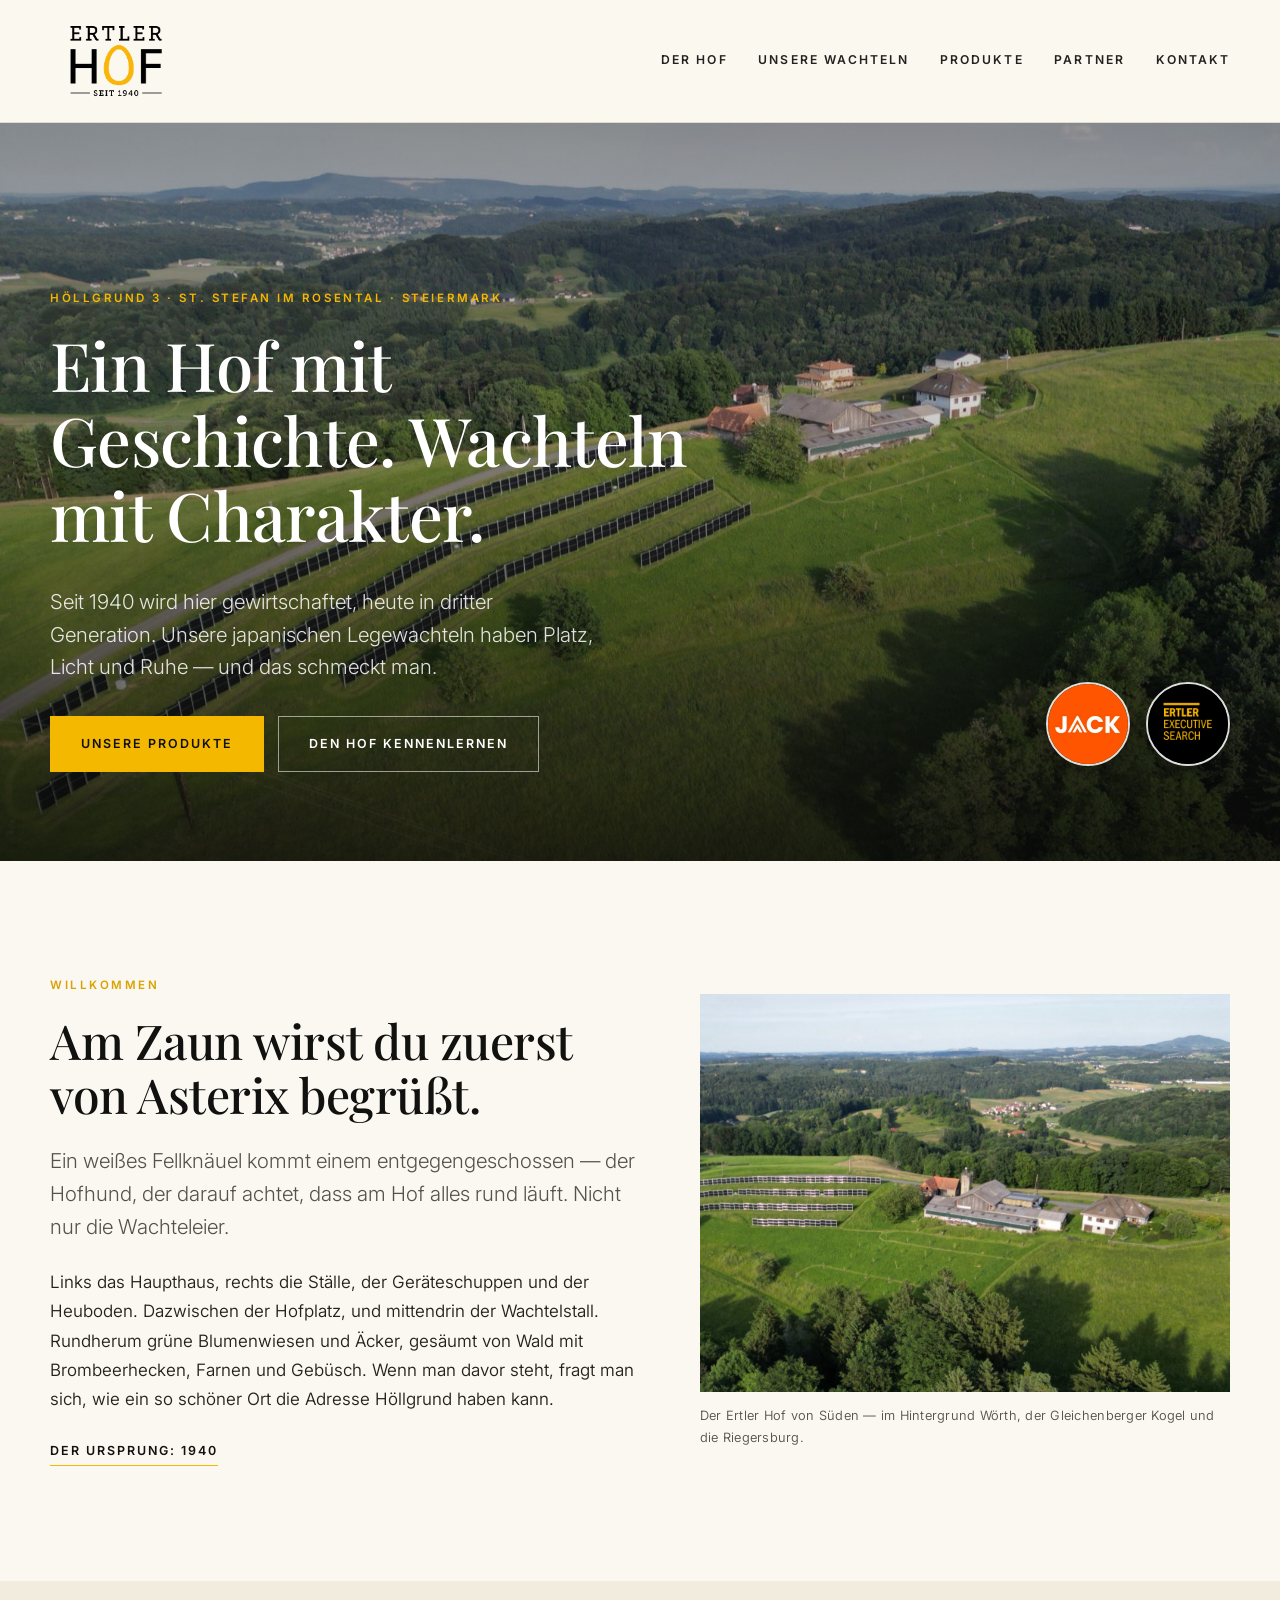
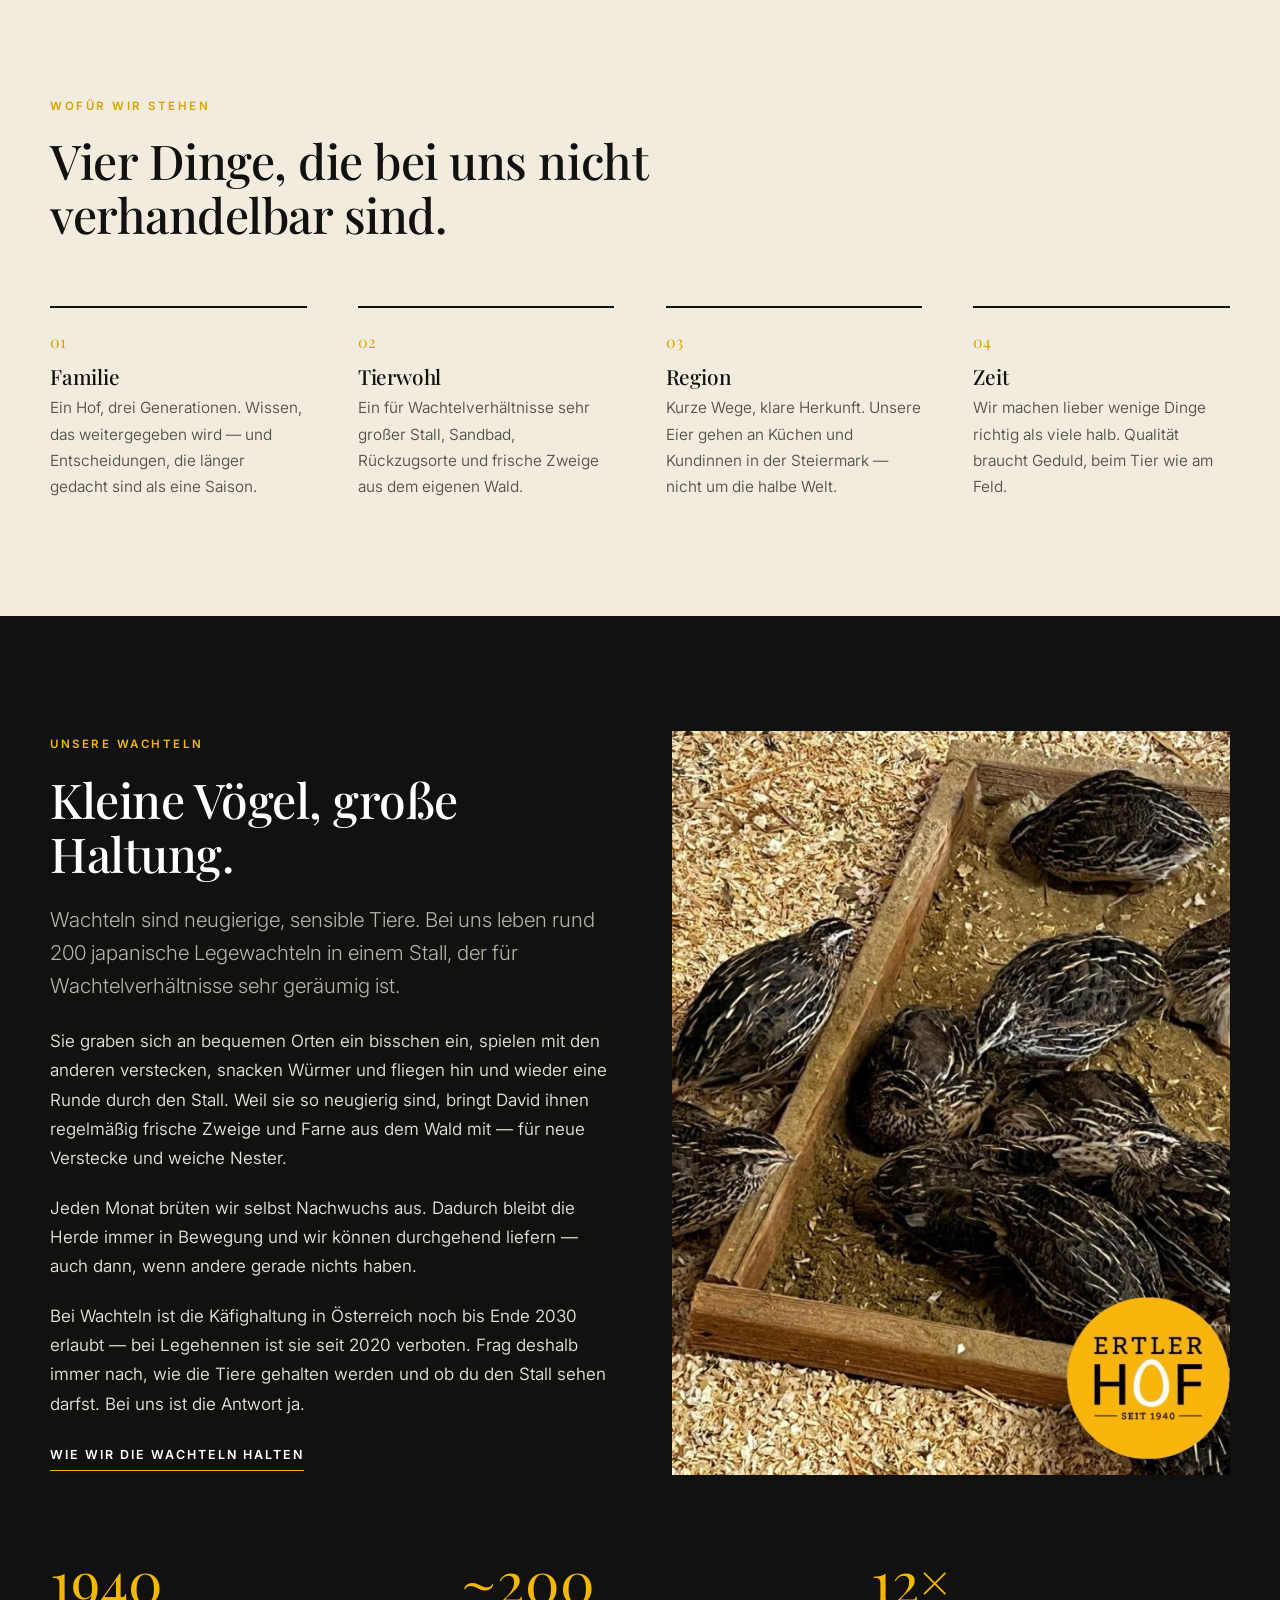
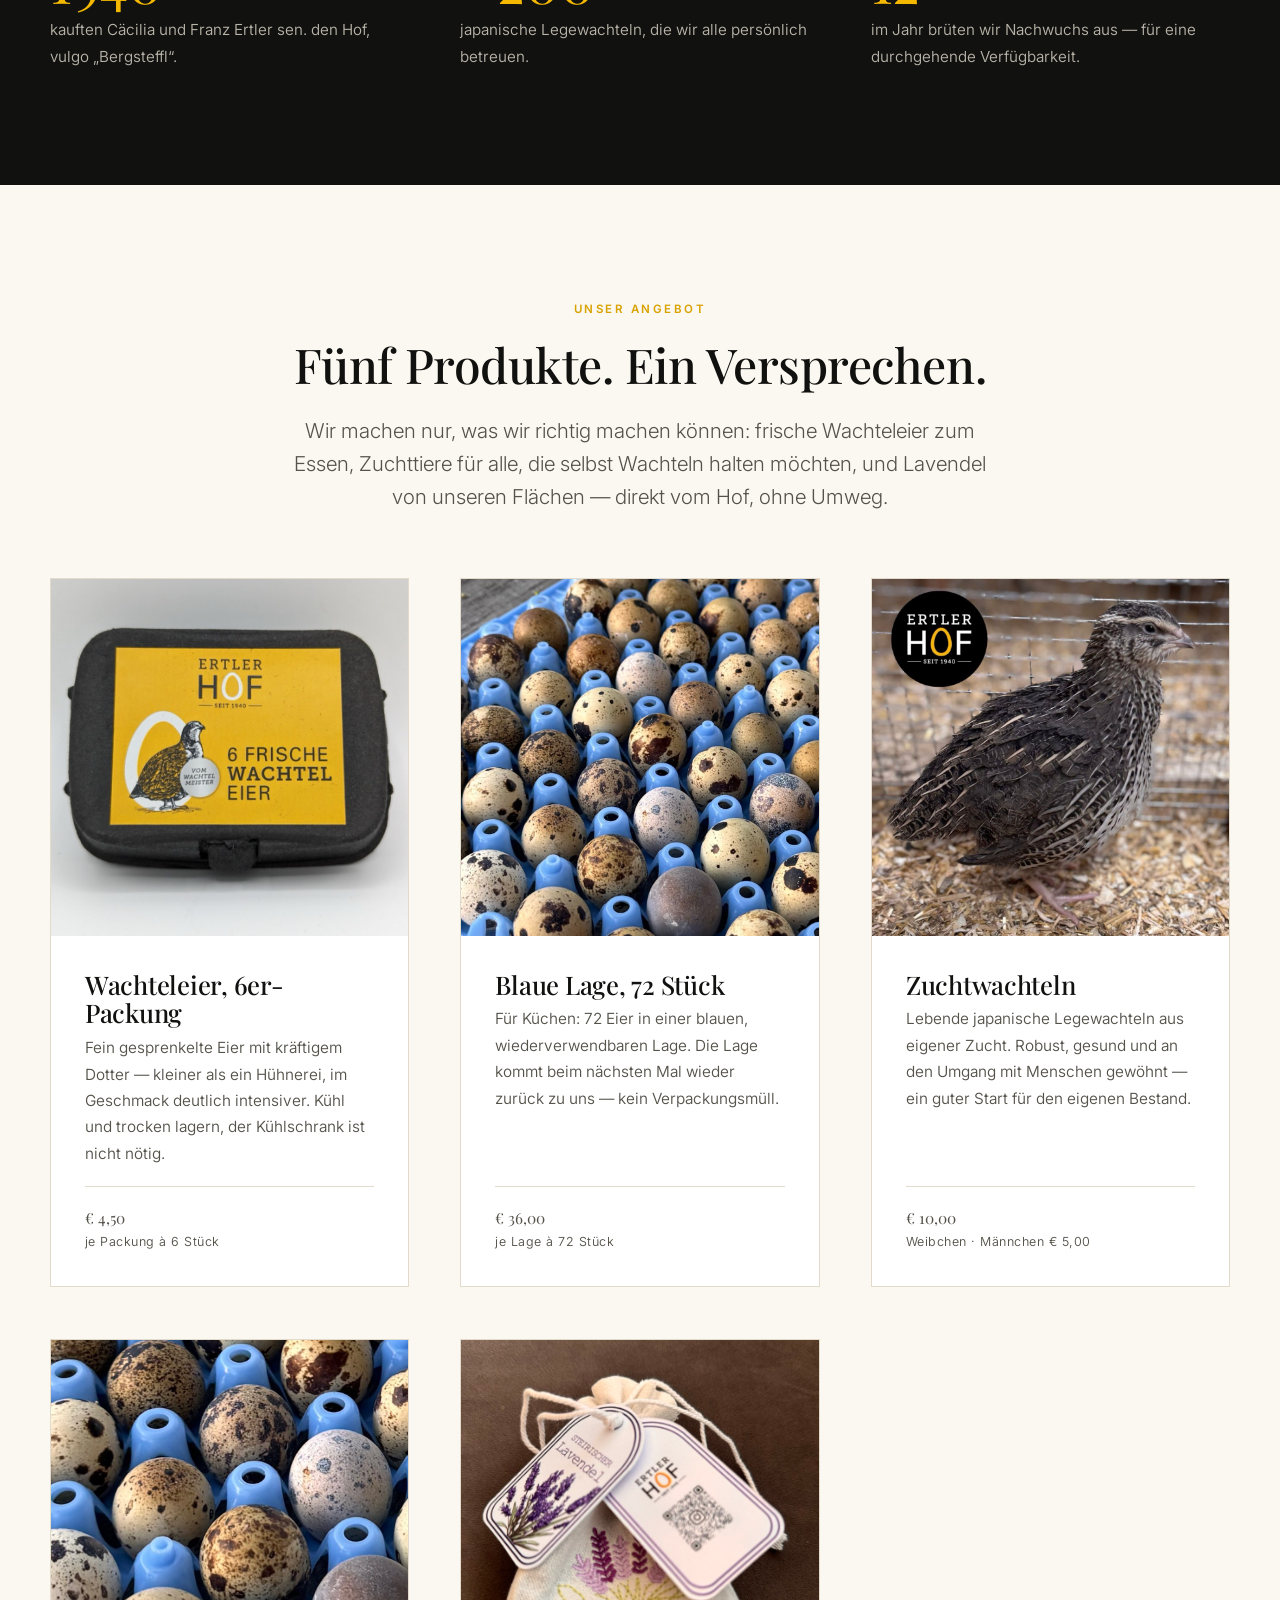
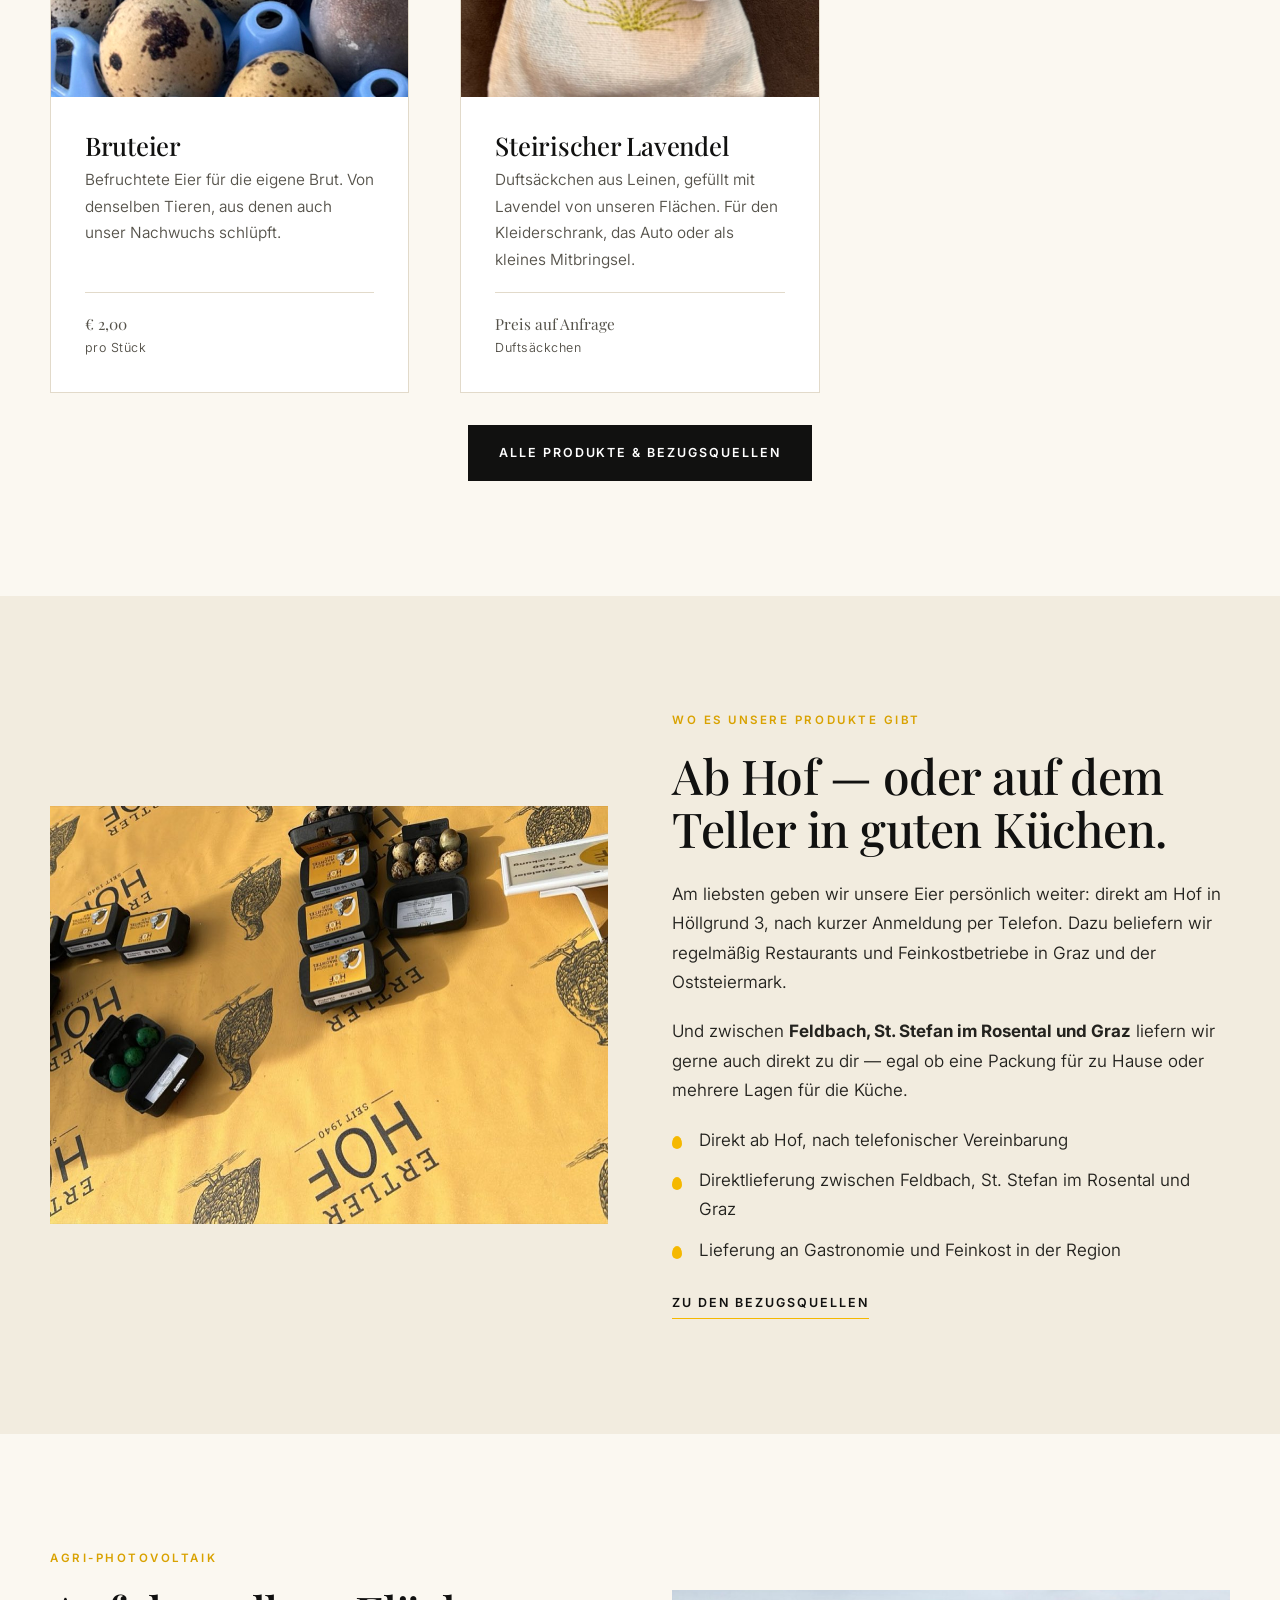
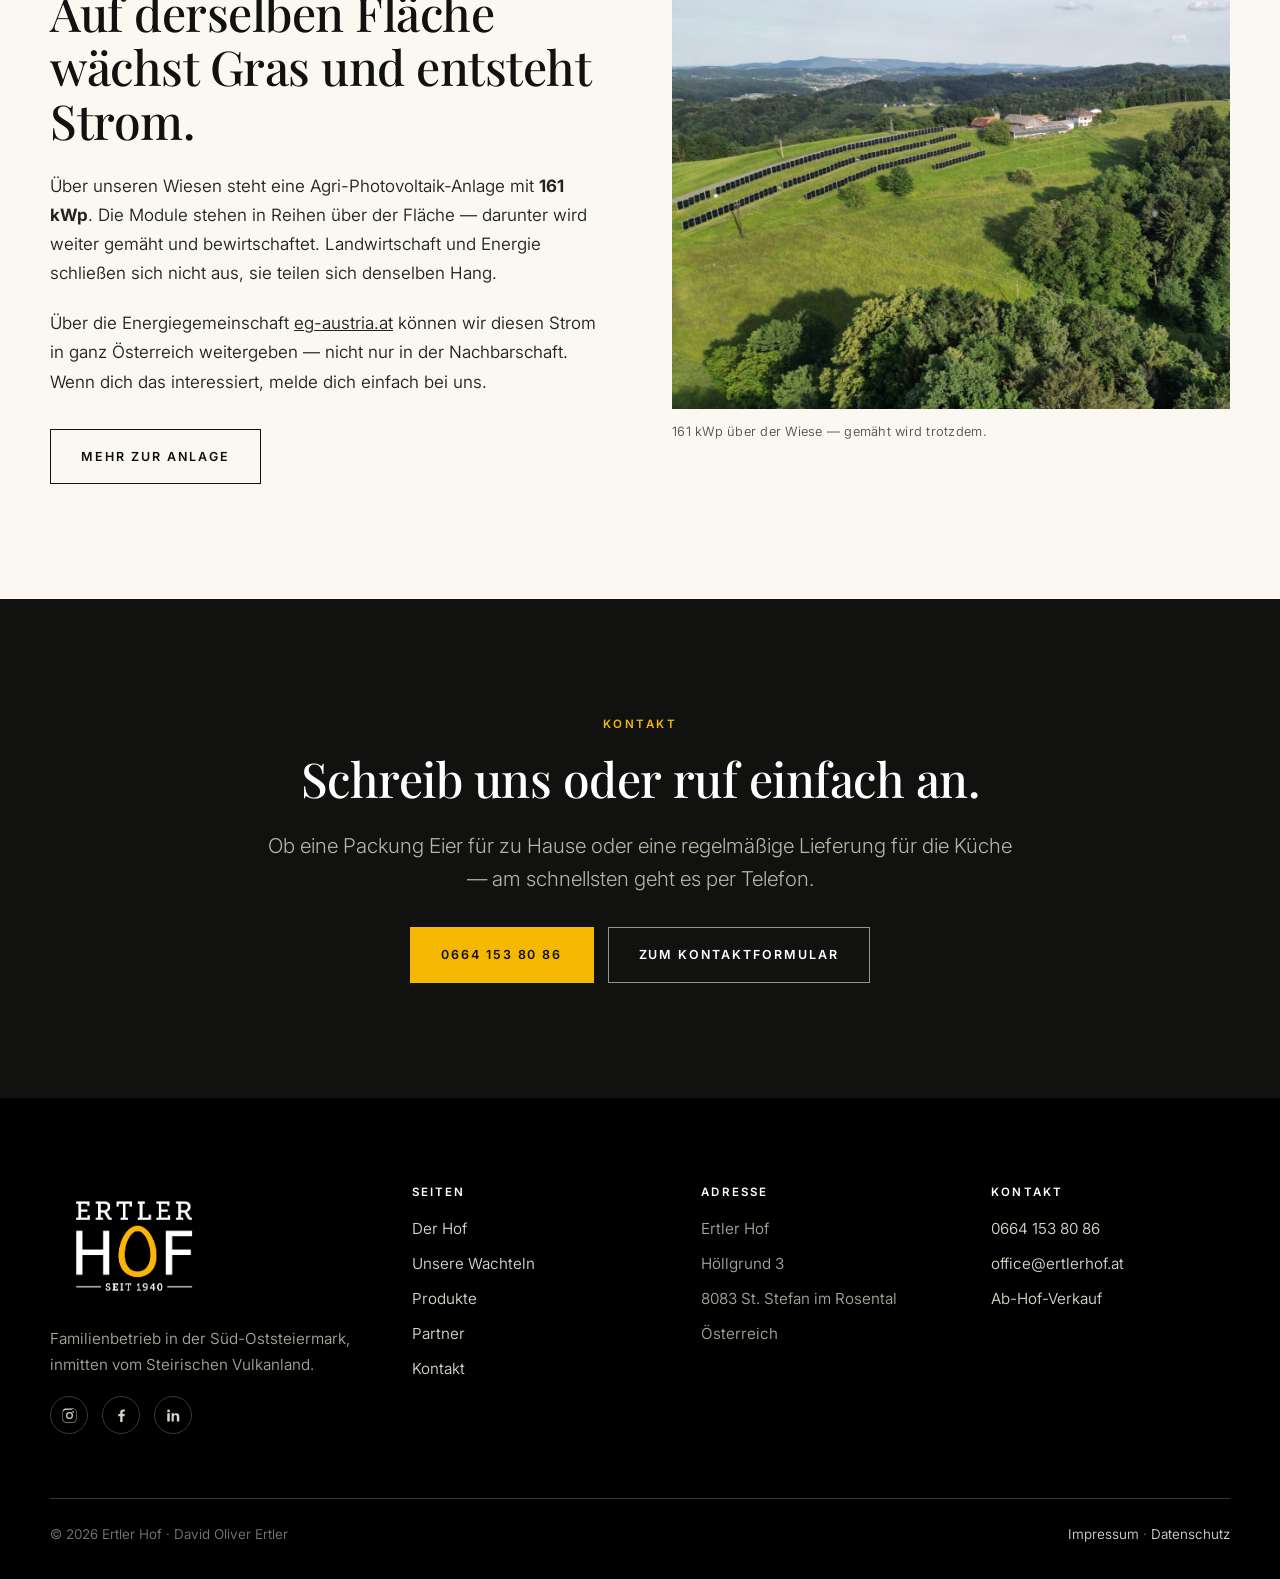
==== index.html @ 80f074fc "SEO-Grundlagen und Ladezeit - sitemap.xml, robots.txt, 404-Seite - Canonical-Links, Open Graph und T" ====
<!DOCTYPE html>
<html lang="de">
<head>
<meta charset="utf-8">
<meta name="viewport" content="width=device-width, initial-scale=1">
<title>Ertler Hof — Wachteleier, Zuchtwachteln und Bruteier aus der Steiermark</title>
<meta name="description" content="Familienbetrieb seit 1940 in St. Stefan im Rosental: frische Wachteleier, Zuchtwachteln, Bruteier und steirischer Lavendel — direkt vom Hof.">
<link rel="preconnect" href="https://fonts.googleapis.com">
<link rel="preconnect" href="https://fonts.gstatic.com" crossorigin>
<link href="https://fonts.googleapis.com/css2?family=Playfair+Display:wght@400;500;600&family=Inter:wght@300;350;400;500;600&display=swap" rel="stylesheet">
<link rel="canonical" href="https://ertlerhof.at/">
<meta property="og:type" content="website">
<meta property="og:site_name" content="Ertler Hof">
<meta property="og:locale" content="de_AT">
<meta property="og:url" content="https://ertlerhof.at/">
<meta property="og:title" content="Ertler Hof — Wachteleier, Zuchtwachteln und Bruteier aus der Steiermark">
<meta property="og:description" content="Familienbetrieb seit 1940 in St. Stefan im Rosental: frische Wachteleier, Zuchtwachteln, Bruteier und steirischer Lavendel — direkt vom Hof.">
<meta property="og:image" content="https://ertlerhof.at/assets/img/hero-hof.jpg">
<meta name="twitter:card" content="summary_large_image">
<script type="application/ld+json">
{
  "@context": "https://schema.org",
  "@type": "Farm",
  "name": "Ertler Hof",
  "alternateName": "Bergsteffl",
  "description": "Familienbetrieb seit 1940 in der S\u00fcd-Oststeiermark. Japanische Legewachteln, frische Wachteleier, Zuchtwachteln, Bruteier und steirischer Lavendel \u2014 direkt vom Hof.",
  "url": "https://ertlerhof.at/",
  "logo": "https://ertlerhof.at/assets/img/logo-ertlerhof.png",
  "image": "https://ertlerhof.at/assets/img/hero-hof.jpg",
  "foundingDate": "1940",
  "telephone": "+43 664 1538086",
  "email": "office@ertlerhof.at",
  "address": {
    "@type": "PostalAddress",
    "streetAddress": "H\u00f6llgrund 3",
    "postalCode": "8083",
    "addressLocality": "St. Stefan im Rosental",
    "addressRegion": "Steiermark",
    "addressCountry": "AT"
  },
  "areaServed": ["Graz", "Feldbach", "St. Stefan im Rosental", "S\u00fcdoststeiermark"],
  "sameAs": [
    "https://www.instagram.com/ertlerhof/",
    "https://www.facebook.com/p/Ertler-Hof-100095494749086/",
    "https://www.linkedin.com/company/ertler-hof/"
  ],
  "makesOffer": [
    {"@type":"Offer","itemOffered":{"@type":"Product","name":"Frische Wachteleier, 6er-Packung"},"price":"4.50","priceCurrency":"EUR"},
    {"@type":"Offer","itemOffered":{"@type":"Product","name":"Wachteleier, blaue Lage mit 72 St\u00fcck"},"price":"36.00","priceCurrency":"EUR"},
    {"@type":"Offer","itemOffered":{"@type":"Product","name":"Zuchtwachtel, Weibchen"},"price":"10.00","priceCurrency":"EUR"},
    {"@type":"Offer","itemOffered":{"@type":"Product","name":"Zuchtwachtel, M\u00e4nnchen"},"price":"5.00","priceCurrency":"EUR"},
    {"@type":"Offer","itemOffered":{"@type":"Product","name":"Brutei"},"price":"2.00","priceCurrency":"EUR"}
  ]
}
</script>
<link rel="stylesheet" href="assets/css/style.css">
<link rel="icon" href="assets/img/logo-rund-gelb.png">
</head>
<body>

<header class="site-header">
  <div class="wrap header-inner">
    <a class="logo" href="index.html" aria-label="Ertler Hof — Startseite">
      <img src="assets/img/logo-ertlerhof.png" alt="Ertler Hof, seit 1940">
    </a>
    <button class="nav-toggle" aria-expanded="false" aria-label="Menü öffnen">
      <span></span><span></span><span></span>
    </button>
    <nav class="nav">
      <a href="hof.html">Der Hof</a>
      <a href="wachteln.html">Unsere Wachteln</a>
      <a href="produkte.html">Produkte</a>
      <a href="produkte.html#partner">Partner</a>
      <a href="kontakt.html">Kontakt</a>
    </nav>
  </div>
</header>

<main>

  <!-- HERO -->
  <section class="hero">
    <div class="hero-bg">
      <img src="assets/img/hero-hof.jpg" alt="Luftaufnahme des Ertler Hofs mit Wiesen, Wald und Photovoltaikreihen">
    </div>
    <div class="wrap">
      <span class="eyebrow">Höllgrund 3 · St. Stefan im Rosental · Steiermark</span>
      <h1>Ein Hof mit Geschichte. Wachteln mit Charakter.</h1>
      <p class="lead">Seit 1940 wird hier gewirtschaftet, heute in dritter Generation. Unsere
        japanischen Legewachteln haben Platz, Licht und Ruhe — und das schmeckt man.</p>
      <div class="btn-row">
        <a class="btn btn-yellow" href="produkte.html">Unsere Produkte</a>
        <a class="btn btn-ghost" href="hof.html">Den Hof kennenlernen</a>
      </div>

      <div class="hero-badges">
        <a href="https://www.jack-works.at" target="_blank" rel="noopener"
           aria-label="JACK — ferngesteuerte Mähraupen, jack-works.at" title="JACK — jack-works.at">
          <img src="assets/img/badge-jack.png" alt="JACK" loading="lazy" decoding="async">
        </a>
        <a href="https://www.ertlerexecutivesearch.com" target="_blank" rel="noopener"
           aria-label="Ertler Executive Search, ertlerexecutivesearch.com" title="Ertler Executive Search">
          <img src="assets/img/badge-ees.png" alt="Ertler Executive Search" loading="lazy" decoding="async">
        </a>
      </div>
    </div>
  </section>

  <!-- INTRO -->
  <section>
    <div class="wrap split wide-text">
      <div>
        <span class="eyebrow">Willkommen</span>
        <h2>Am Zaun wirst du zuerst von Asterix begrüßt.</h2>
        <p class="lead">Ein weißes Fellknäuel kommt einem entgegengeschossen — der Hofhund, der
          darauf achtet, dass am Hof alles rund läuft. Nicht nur die Wachteleier.</p>
        <p>Links das Haupthaus, rechts die Ställe, der Geräteschuppen und der Heuboden. Dazwischen
          der Hofplatz, und mittendrin der Wachtelstall. Rundherum grüne Blumenwiesen und Äcker,
          gesäumt von Wald mit Brombeerhecken, Farnen und Gebüsch. Wenn man davor steht, fragt man
          sich, wie ein so schöner Ort die Adresse Höllgrund haben kann.</p>
        <p><a class="link-more" href="hof.html#ursprung">Der Ursprung: 1940</a></p>
      </div>
      <div class="split-img">
        <figure class="figure">
          <img src="assets/img/hof-luftbild.jpg" alt="Luftaufnahme des Ertler Hofs von Süden, im Hintergrund die Ortschaft Wörth, der Gleichenberger Kogel und die Riegersburg" loading="lazy" decoding="async">
          <figcaption>Der Ertler Hof von Süden — im Hintergrund Wörth, der Gleichenberger Kogel
            und die Riegersburg.</figcaption>
        </figure>
      </div>
    </div>
  </section>

  <!-- WERTE -->
  <section class="bg-sand">
    <div class="wrap">
      <div class="section-head">
        <span class="eyebrow">Wofür wir stehen</span>
        <h2>Vier Dinge, die bei uns nicht verhandelbar sind.</h2>
      </div>
      <div class="grid g-4">
        <div class="value">
          <span class="num">01</span>
          <h3>Familie</h3>
          <p>Ein Hof, drei Generationen. Wissen, das weitergegeben wird — und Entscheidungen,
            die länger gedacht sind als eine Saison.</p>
        </div>
        <div class="value">
          <span class="num">02</span>
          <h3>Tierwohl</h3>
          <p>Ein für Wachtelverhältnisse sehr großer Stall, Sandbad, Rückzugsorte und frische
            Zweige aus dem eigenen Wald.</p>
        </div>
        <div class="value">
          <span class="num">03</span>
          <h3>Region</h3>
          <p>Kurze Wege, klare Herkunft. Unsere Eier gehen an Küchen und Kundinnen in der
            Steiermark — nicht um die halbe Welt.</p>
        </div>
        <div class="value">
          <span class="num">04</span>
          <h3>Zeit</h3>
          <p>Wir machen lieber wenige Dinge richtig als viele halb. Qualität braucht Geduld,
            beim Tier wie am Feld.</p>
        </div>
      </div>
    </div>
  </section>

  <!-- WACHTELN (dunkel) -->
  <section class="bg-dark on-dark">
    <div class="wrap">
      <div class="split reverse" style="align-items:center">
        <div>
          <span class="eyebrow">Unsere Wachteln</span>
          <h2>Kleine Vögel, große Haltung.</h2>
          <p class="lead">Wachteln sind neugierige, sensible Tiere. Bei uns leben rund 200 japanische
            Legewachteln in einem Stall, der für Wachtelverhältnisse sehr geräumig ist.</p>
          <p>Sie graben sich an bequemen Orten ein bisschen ein, spielen mit den anderen verstecken,
            snacken Würmer und fliegen hin und wieder eine Runde durch den Stall. Weil sie so neugierig
            sind, bringt David ihnen regelmäßig frische Zweige und Farne aus dem Wald mit — für neue
            Verstecke und weiche Nester.</p>
          <p>Jeden Monat brüten wir selbst Nachwuchs aus. Dadurch bleibt die Herde immer in Bewegung
            und wir können durchgehend liefern — auch dann, wenn andere gerade nichts haben.</p>
          <p>Bei Wachteln ist die Käfighaltung in Österreich noch bis Ende 2030 erlaubt — bei
            Legehennen ist sie seit 2020 verboten. Frag deshalb immer nach, wie die Tiere gehalten
            werden und ob du den Stall sehen darfst. Bei uns ist die Antwort ja.</p>
          <p><a class="link-more" href="wachteln.html#haltung">Wie wir die Wachteln halten</a></p>
        </div>
        <div class="split-img">
          <figure class="figure portrait">
            <img src="assets/img/sandbad.jpg" alt="Wachteln beim Sandbad im Stall des Ertler Hofs" loading="lazy" decoding="async">
          </figure>
        </div>
      </div>

      <div class="facts" style="margin-top:clamp(48px,6vw,84px)">
        <div class="fact"><span class="big">1940</span><p>kauften Cäcilia und Franz Ertler sen. den Hof, vulgo „Bergsteffl“.</p></div>
        <div class="fact"><span class="big">~200</span><p>japanische Legewachteln, die wir alle persönlich betreuen.</p></div>
        <div class="fact"><span class="big">12×</span><p>im Jahr brüten wir Nachwuchs aus — für eine durchgehende Verfügbarkeit.</p></div>
      </div>
    </div>
  </section>

  <!-- PRODUKTE -->
  <section>
    <div class="wrap">
      <div class="section-head center">
        <span class="eyebrow">Unser Angebot</span>
        <h2>Fünf Produkte. Ein Versprechen.</h2>
        <p class="lead">Wir machen nur, was wir richtig machen können: frische Wachteleier zum Essen,
          Zuchttiere für alle, die selbst Wachteln halten möchten, und Lavendel von unseren
          Flächen — direkt vom Hof, ohne Umweg.</p>
      </div>

      <div class="grid g-3">
        <article class="product">
          <img src="assets/img/eier-packung.jpg" alt="Packung mit sechs frischen Wachteleiern vom Ertler Hof" loading="lazy" decoding="async">
          <div class="product-body">
            <h3>Wachteleier, 6er-Packung</h3>
            <p>Fein gesprenkelte Eier mit kräftigem Dotter — kleiner als ein Hühnerei, im Geschmack
              deutlich intensiver. Kühl und trocken lagern, der Kühlschrank ist nicht nötig.</p>
            <p class="price">€ 4,50 <small>je Packung à 6 Stück</small></p>
          </div>
        </article>
        <article class="product">
          <img src="assets/img/blaue-lage.jpg" alt="Wachteleier in der blauen wiederverwendbaren Lage" loading="lazy" decoding="async">
          <div class="product-body">
            <h3>Blaue Lage, 72 Stück</h3>
            <p>Für Küchen: 72 Eier in einer blauen, wiederverwendbaren Lage. Die Lage kommt beim
              nächsten Mal wieder zurück zu uns — kein Verpackungsmüll.</p>
            <p class="price">€ 36,00 <small>je Lage à 72 Stück</small></p>
          </div>
        </article>
        <article class="product">
          <img src="assets/img/wachtel.jpg" alt="Lebende japanische Legewachtel vom Ertler Hof" loading="lazy" decoding="async">
          <div class="product-body">
            <h3>Zuchtwachteln</h3>
            <p>Lebende japanische Legewachteln aus eigener Zucht. Robust, gesund und an den Umgang
              mit Menschen gewöhnt — ein guter Start für den eigenen Bestand.</p>
            <p class="price">€ 10,00 <small>Weibchen · Männchen € 5,00</small></p>
          </div>
        </article>
        <article class="product">
          <img src="assets/img/bruteier.jpg" alt="Frische Wachteleier in der blauen Lage — Bruteier vom Ertler Hof" loading="lazy" decoding="async">
          <div class="product-body">
            <h3>Bruteier</h3>
            <p>Befruchtete Eier für die eigene Brut. Von denselben Tieren, aus denen auch unser
              Nachwuchs schlüpft.</p>
            <p class="price">€ 2,00 <small>pro Stück</small></p>
          </div>
        </article>
        <article class="product">
          <img src="assets/img/lavendel.jpg" alt="Duftsäckchen mit steirischem Lavendel vom Ertler Hof" loading="lazy" decoding="async">
          <div class="product-body">
            <h3>Steirischer Lavendel</h3>
            <p>Duftsäckchen aus Leinen, gefüllt mit Lavendel von unseren Flächen. Für den
              Kleiderschrank, das Auto oder als kleines Mitbringsel.</p>
            <p class="price">Preis auf Anfrage <small>Duftsäckchen</small></p>
          </div>
        </article>
      </div>

      <div class="btn-row" style="justify-content:center">
        <a class="btn" href="produkte.html">Alle Produkte &amp; Bezugsquellen</a>
      </div>
    </div>
  </section>

  <!-- BEZUGSQUELLEN -->
  <section class="bg-sand">
    <div class="wrap split">
      <div class="split-img">
        <figure class="figure">
          <img src="assets/img/markt.jpg" alt="Wachteleier in Packungen auf einem Markttisch mit Ertler-Hof-Tuch" loading="lazy" decoding="async">
        </figure>
      </div>
      <div>
        <span class="eyebrow">Wo es unsere Produkte gibt</span>
        <h2>Ab Hof — oder auf dem Teller in guten Küchen.</h2>
        <p>Am liebsten geben wir unsere Eier persönlich weiter: direkt am Hof in Höllgrund 3, nach
          kurzer Anmeldung per Telefon. Dazu beliefern wir regelmäßig Restaurants und Feinkostbetriebe
          in Graz und der Oststeiermark.</p>
        <p>Und zwischen <strong>Feldbach, St. Stefan im Rosental und Graz</strong> liefern wir gerne
          auch direkt zu dir — egal ob eine Packung für zu Hause oder mehrere Lagen für die Küche.</p>
        <ul class="egg-list">
          <li>Direkt ab Hof, nach telefonischer Vereinbarung</li>
          <li>Direktlieferung zwischen Feldbach, St. Stefan im Rosental und Graz</li>
          <li>Lieferung an Gastronomie und Feinkost in der Region</li>
        </ul>
        <p style="margin-top:1.4rem"><a class="link-more" href="produkte.html#bezug">Zu den Bezugsquellen</a></p>
      </div>
    </div>
  </section>

  <!-- ZUKUNFT -->
  <section>
    <div class="wrap split reverse">
      <div>
        <span class="eyebrow">Agri-Photovoltaik</span>
        <h2>Auf derselben Fläche wächst Gras und entsteht Strom.</h2>
        <p>Über unseren Wiesen steht eine Agri-Photovoltaik-Anlage mit <strong>161 kWp</strong>. Die
          Module stehen in Reihen über der Fläche — darunter wird weiter gemäht und bewirtschaftet.
          Landwirtschaft und Energie schließen sich nicht aus, sie teilen sich denselben Hang.</p>
        <p>Über die Energiegemeinschaft <a href="https://www.eg-austria.at" target="_blank" rel="noopener">eg-austria.at</a>
          können wir diesen Strom in ganz Österreich weitergeben — nicht nur in der Nachbarschaft.
          Wenn dich das interessiert, melde dich einfach bei uns.</p>
        <div class="btn-row">
          <a class="btn btn-ghost" href="hof.html#agripv">Mehr zur Anlage</a>
        </div>
      </div>
      <div class="split-img">
        <figure class="figure">
          <img src="assets/img/agripv.jpg" alt="Agri-Photovoltaik-Anlage am Hang des Ertler Hofs, darunter gemähte Wiese" loading="lazy" decoding="async">
          <figcaption>161 kWp über der Wiese — gemäht wird trotzdem.</figcaption>
        </figure>
      </div>
    </div>
  </section>

  <!-- KONTAKT-CTA -->
  <section class="bg-dark on-dark">
    <div class="wrap-narrow" style="text-align:center">
      <span class="eyebrow">Kontakt</span>
      <h2>Schreib uns oder ruf einfach an.</h2>
      <p class="lead">Ob eine Packung Eier für zu Hause oder eine regelmäßige Lieferung für die
        Küche — am schnellsten geht es per Telefon.</p>
      <div class="btn-row" style="justify-content:center">
        <a class="btn btn-yellow" href="tel:+436641538086">0664 153 80 86</a>
        <a class="btn btn-ghost" href="kontakt.html">Zum Kontaktformular</a>
      </div>
    </div>
  </section>

</main>

<footer class="site-footer">
  <div class="wrap">
    <div class="footer-grid">
      <div>
        <div class="footer-logo"><img src="assets/img/logo-ertlerhof-invers.png" alt="Ertler Hof, seit 1940"></div>
        <p style="font-size:.95rem">Familienbetrieb in der Süd-Oststeiermark,<br>inmitten vom
          Steirischen Vulkanland.</p>
        <div class="social">
          <a href="https://www.instagram.com/ertlerhof/" target="_blank" rel="noopener" aria-label="Ertler Hof auf Instagram"><svg viewBox="0 0 24 24"><path d="M12 2.2c3.2 0 3.6 0 4.9.07 1.2.05 1.8.25 2.2.42.6.22 1 .48 1.4.9.4.4.7.8.9 1.4.2.4.4 1 .4 2.2.1 1.3.1 1.7.1 4.9s0 3.6-.1 4.9c0 1.2-.2 1.8-.4 2.2-.2.6-.5 1-.9 1.4-.4.4-.8.7-1.4.9-.4.2-1 .4-2.2.4-1.3.1-1.7.1-4.9.1s-3.6 0-4.9-.1c-1.2 0-1.8-.2-2.2-.4-.6-.2-1-.5-1.4-.9-.4-.4-.7-.8-.9-1.4-.2-.4-.4-1-.4-2.2C2.2 15.6 2.2 15.2 2.2 12s0-3.6.1-4.9c0-1.2.2-1.8.4-2.2.2-.6.5-1 .9-1.4.4-.4.8-.7 1.4-.9.4-.2 1-.4 2.2-.4C8.4 2.2 8.8 2.2 12 2.2Zm0 1.8c-3.1 0-3.5 0-4.7.07-1.1.05-1.7.24-2.1.4-.5.2-.9.43-1.2.77-.3.3-.6.7-.8 1.2-.2.4-.3 1-.4 2.1C2.8 8.5 2.8 8.9 2.8 12s0 3.5.07 4.7c.05 1.1.24 1.7.4 2.1.2.5.43.9.77 1.2.3.3.7.6 1.2.8.4.2 1 .3 2.1.4 1.2.06 1.6.07 4.7.07s3.5 0 4.7-.07c1.1-.05 1.7-.24 2.1-.4.5-.2.9-.43 1.2-.77.3-.3.6-.7.8-1.2.2-.4.3-1 .4-2.1.06-1.2.07-1.6.07-4.7s0-3.5-.07-4.7c-.05-1.1-.24-1.7-.4-2.1-.2-.5-.43-.9-.77-1.2-.3-.3-.7-.6-1.2-.8-.4-.2-1-.3-2.1-.4C15.5 4 15.1 4 12 4Zm0 3.1a4.9 4.9 0 1 1 0 9.8 4.9 4.9 0 0 1 0-9.8Zm0 8a3.1 3.1 0 1 0 0-6.2 3.1 3.1 0 0 0 0 6.2Zm6.2-8.2a1.15 1.15 0 1 1-2.3 0 1.15 1.15 0 0 1 2.3 0Z"/></svg></a>
          <a href="https://www.facebook.com/p/Ertler-Hof-100095494749086/" target="_blank" rel="noopener" aria-label="Ertler Hof auf Facebook"><svg viewBox="0 0 24 24"><path d="M13.5 21v-8h2.7l.4-3.1h-3.1V7.9c0-.9.25-1.5 1.55-1.5H16.7V3.6c-.3 0-1.3-.13-2.45-.13-2.43 0-4.1 1.48-4.1 4.2v2.34H7.4V13h2.75v8h3.35Z"/></svg></a>
          <a href="https://www.linkedin.com/company/ertler-hof/" target="_blank" rel="noopener" aria-label="Ertler Hof auf LinkedIn"><svg viewBox="0 0 24 24"><path d="M6.94 5.5a1.94 1.94 0 1 1-3.88 0 1.94 1.94 0 0 1 3.88 0ZM3.2 20.5h3.5V8.9H3.2v11.6Zm6.1-11.6h3.36v1.6h.05c.47-.85 1.6-1.75 3.3-1.75 3.53 0 4.19 2.2 4.19 5.07v6.68h-3.5v-5.92c0-1.41-.03-3.23-2.02-3.23-2.02 0-2.33 1.54-2.33 3.13v6.02H9.3V8.9Z"/></svg></a>
        </div>
      </div>
      <div>
        <h4>Seiten</h4>
        <ul>
          <li><a href="hof.html">Der Hof</a></li>
          <li><a href="wachteln.html">Unsere Wachteln</a></li>
          <li><a href="produkte.html">Produkte</a></li>
          <li><a href="produkte.html#partner">Partner</a></li>
          <li><a href="kontakt.html">Kontakt</a></li>
        </ul>
      </div>
      <div>
        <h4>Adresse</h4>
        <ul>
          <li>Ertler Hof</li>
          <li>Höllgrund 3</li>
          <li>8083 St. Stefan im Rosental</li>
          <li>Österreich</li>
        </ul>
      </div>
      <div>
        <h4>Kontakt</h4>
        <ul>
          <li><a href="tel:+436641538086">0664 153 80 86</a></li>
          <li><a href="mailto:office@ertlerhof.at">office@ertlerhof.at</a></li>
          <li><a href="kontakt.html">Ab-Hof-Verkauf</a></li>
        </ul>
      </div>
    </div>
    <div class="footer-bottom">
      <span>© 2026 Ertler Hof · David Oliver Ertler</span>
      <span><a href="impressum.html">Impressum</a> · <a href="impressum.html#datenschutz">Datenschutz</a></span>
    </div>
  </div>
</footer>

<script src="assets/js/main.js"></script>
</body>
</html>
---- assets/css/style.css ----
/* ============================================================
   ERTLER HOF — Website
   Farben & Logo nach BRAND.md (Originallogo, nicht nachgebaut)
   ============================================================ */

:root {
  --black:      #111110;
  --ink:        #23221E;
  --ink-soft:   #55524A;
  --yellow:     #F5B800;
  --yellow-dk:  #D9A200;
  --cream:      #FBF8F1;
  --sand:       #F2ECDF;
  --line:       #E2DACA;
  --line-dark:  #3A3832;
  --white:      #FFFFFF;

  --serif: "Playfair Display", "Times New Roman", Georgia, serif;
  --sans:  "Inter", -apple-system, BlinkMacSystemFont, "Segoe UI", Helvetica, Arial, sans-serif;

  --wrap: 1180px;
  --gut: clamp(20px, 5vw, 48px);
}

*, *::before, *::after { box-sizing: border-box; }

html { scroll-behavior: smooth; }

body {
  margin: 0;
  background: var(--cream);
  color: var(--ink);
  font-family: var(--sans);
  font-weight: 350;
  font-size: 17px;
  line-height: 1.72;
  -webkit-font-smoothing: antialiased;
}

img { max-width: 100%; display: block; }

a { color: inherit; }

/* ---------- Typografie ---------- */

h1, h2, h3, h4 {
  font-family: var(--serif);
  font-weight: 500;
  line-height: 1.12;
  letter-spacing: -0.01em;
  margin: 0 0 0.5em;
  color: var(--black);
}

h1 { font-size: clamp(2.4rem, 6vw, 4.2rem); }
h2 { font-size: clamp(1.9rem, 4vw, 3rem); }
h3 { font-size: clamp(1.25rem, 2vw, 1.6rem); }
h4 { font-size: 1.1rem; }

p { margin: 0 0 1.2em; }
p:last-child { margin-bottom: 0; }

.lead {
  font-size: clamp(1.08rem, 1.6vw, 1.3rem);
  line-height: 1.6;
  color: var(--ink-soft);
  font-weight: 300;
}

.eyebrow {
  font-size: 0.72rem;
  font-weight: 600;
  letter-spacing: 0.22em;
  text-transform: uppercase;
  color: var(--yellow-dk);
  margin: 0 0 1.1rem;
  display: block;
}

.on-dark .eyebrow, .hero .eyebrow { color: var(--yellow); }

/* Ei als Aufzähl-Zeichen — Anlehnung an das "O" im Logo */
.egg-list { list-style: none; padding: 0; margin: 0; }
.egg-list li {
  position: relative;
  padding-left: 1.7rem;
  margin-bottom: 0.7rem;
}
.egg-list li::before {
  content: "";
  position: absolute;
  left: 0; top: 0.62em;
  width: 10px; height: 13px;
  background: var(--yellow);
  border-radius: 50% 50% 50% 50% / 62% 62% 38% 38%;
}

/* ---------- Layout ---------- */

.wrap { width: min(100% - 2 * var(--gut), var(--wrap)); margin-inline: auto; }
.wrap-narrow { width: min(100% - 2 * var(--gut), 760px); margin-inline: auto; }

section { padding: clamp(56px, 9vw, 116px) 0; }
[id] { scroll-margin-top: 128px; }
@media (max-width: 900px) { [id] { scroll-margin-top: 108px; } }

.bg-sand   { background: var(--sand); }
.bg-white  { background: var(--white); }
.bg-dark   { background: var(--black); color: #E8E4DA; }
.bg-dark h1, .bg-dark h2, .bg-dark h3, .bg-dark h4 { color: var(--white); }
.bg-dark .lead { color: #B9B4A8; }

.grid { display: grid; gap: clamp(28px, 4vw, 60px); }
.g-2 { grid-template-columns: repeat(2, 1fr); }
.g-3 { grid-template-columns: repeat(3, 1fr); }
.g-4 { grid-template-columns: repeat(4, 1fr); }

.split { display: grid; grid-template-columns: 1fr 1fr; gap: clamp(32px, 5vw, 72px); align-items: center; }
.split.wide-text { grid-template-columns: 1.05fr 0.95fr; }

.section-head { max-width: 720px; margin-bottom: clamp(36px, 5vw, 64px); }
.section-head.center { margin-inline: auto; text-align: center; }

/* ---------- Buttons ---------- */

.btn {
  display: inline-block;
  font-family: var(--sans);
  font-size: 0.78rem;
  font-weight: 600;
  letter-spacing: 0.16em;
  text-transform: uppercase;
  text-decoration: none;
  padding: 16px 30px;
  border: 1.5px solid var(--black);
  background: var(--black);
  color: var(--white);
  transition: background .2s ease, color .2s ease, border-color .2s ease;
}
.btn:hover { background: var(--yellow); border-color: var(--yellow); color: var(--black); }

.btn-yellow { background: var(--yellow); border-color: var(--yellow); color: var(--black); }
.btn-yellow:hover { background: var(--black); border-color: var(--black); color: var(--white); }

.btn-ghost { background: transparent; color: var(--black); }
.btn-ghost:hover { background: var(--black); color: var(--white); }

.on-dark .btn-ghost, .hero .btn-ghost { color: var(--white); border-color: rgba(255,255,255,.55); }
.on-dark .btn-ghost:hover, .hero .btn-ghost:hover { background: var(--white); color: var(--black); border-color: var(--white); }

.btn-row { display: flex; flex-wrap: wrap; gap: 14px; margin-top: 2rem; }

.link-more {
  display: inline-flex; align-items: center; gap: .55rem;
  font-size: .78rem; font-weight: 600; letter-spacing: .16em; text-transform: uppercase;
  text-decoration: none; color: var(--black);
  border-bottom: 1.5px solid var(--yellow); padding-bottom: 4px;
  transition: gap .2s ease;
}
.link-more:hover { gap: 1rem; }
.bg-dark .link-more { color: var(--white); }

/* ---------- Header ---------- */

.site-header {
  position: sticky; top: 0; z-index: 50;
  background: rgba(251, 248, 241, .94);
  backdrop-filter: saturate(160%) blur(10px);
  border-bottom: 1px solid var(--line);
}
.header-inner {
  display: flex; align-items: center; justify-content: space-between;
  gap: 24px; padding: 14px 0;
}
.logo img { width: 132px; height: auto; }

.nav { display: flex; align-items: center; gap: clamp(18px, 2.4vw, 34px); }
.nav a {
  text-decoration: none;
  font-size: .76rem; font-weight: 600; letter-spacing: .17em; text-transform: uppercase;
  color: var(--ink);
  padding: 6px 0;
  border-bottom: 2px solid transparent;
  transition: border-color .18s ease, color .18s ease;
}
.nav a:hover { border-color: var(--yellow); }
.nav a.active { border-color: var(--yellow); color: var(--black); }

.nav-toggle {
  display: none;
  background: none; border: 0; cursor: pointer;
  padding: 8px; margin-right: -8px;
}
.nav-toggle span {
  display: block; width: 24px; height: 2px; background: var(--black); margin: 5px 0;
  transition: transform .22s ease, opacity .22s ease;
}
.nav-open .nav-toggle span:nth-child(1) { transform: translateY(7px) rotate(45deg); }
.nav-open .nav-toggle span:nth-child(2) { opacity: 0; }
.nav-open .nav-toggle span:nth-child(3) { transform: translateY(-7px) rotate(-45deg); }

/* ---------- Hero ---------- */

.hero {
  position: relative;
  min-height: clamp(520px, 82vh, 760px);
  display: flex; align-items: flex-end;
  color: var(--white);
  padding: 0 0 clamp(48px, 7vw, 90px);
  overflow: hidden;
}
.hero-bg { position: absolute; inset: 0; }
.hero-bg img { width: 100%; height: 100%; object-fit: cover; }
.hero-bg::after {
  content: ""; position: absolute; inset: 0;
  background: linear-gradient(180deg, rgba(10,10,9,.42) 0%, rgba(10,10,9,.18) 38%, rgba(10,10,9,.82) 100%);
}
.hero .wrap { position: relative; }
.hero h1 { color: var(--white); max-width: 16ch; }
.hero .lead { color: rgba(255,255,255,.86); max-width: 46ch; }
.hero-seal { width: 92px; margin-bottom: 22px; }

/* Runde Marken-Buttons im Hero */
.hero-badges {
  position: absolute; right: 0; bottom: 6px;
  display: flex; gap: 16px; align-items: center;
}
.hero-badges a {
  width: 84px; height: 84px;
  border-radius: 50%; overflow: hidden; display: block;
  border: 2px solid rgba(255,255,255,.85);
  box-shadow: 0 4px 18px rgba(0,0,0,.35);
  transition: transform .2s ease, box-shadow .2s ease, border-color .2s ease;
}
.hero-badges a:hover {
  transform: translateY(-3px) scale(1.04);
  box-shadow: 0 10px 28px rgba(0,0,0,.45);
  border-color: #fff;
}
.hero-badges img { width: 100%; height: 100%; object-fit: cover; }

.hero-compact { min-height: clamp(340px, 46vh, 460px); align-items: center; padding: 60px 0; }
.hero-compact h1 { max-width: 20ch; }

/* ---------- Archivfotos (Sektion „Der Ursprung“) ---------- */

.archive {
  columns: 2;
  column-gap: clamp(20px, 3vw, 36px);
}
.archive figure {
  break-inside: avoid;
  margin: 0 0 clamp(20px, 3vw, 36px);
  background: var(--white);
  border: 1px solid var(--line);
  padding: 12px 12px 0;
  box-shadow: 0 1px 2px rgba(35,34,30,.05);
}
.archive img { width: 100%; height: auto; }
.archive figcaption {
  font-size: .84rem;
  line-height: 1.55;
  color: var(--ink-soft);
  padding: 12px 4px 14px;
}

@media (max-width: 700px) { .archive { columns: 1; } }

/* ---------- Karten / Werte ---------- */

.value {
  border-top: 2px solid var(--black);
  padding-top: 20px;
}
.value .num {
  font-family: var(--serif); font-size: 1rem; color: var(--yellow-dk); display: block; margin-bottom: .6rem;
}
.value h3 { font-size: 1.3rem; margin-bottom: .45rem; }
.value p { font-size: .96rem; color: var(--ink-soft); }
.bg-dark .value { border-top-color: var(--yellow); }
.bg-dark .value p { color: #B9B4A8; }

.figure { margin: 0; }
.figure img { width: 100%; aspect-ratio: 4 / 3; object-fit: cover; }
.figure.portrait img { aspect-ratio: 3 / 4; }
.figure.square img { aspect-ratio: 1 / 1; }
.figure.wide img { aspect-ratio: 16 / 9; }
.figure figcaption {
  font-size: .8rem; color: var(--ink-soft); margin-top: .8rem; letter-spacing: .02em;
}

/* Zahlen-Block */
.facts { display: grid; grid-template-columns: repeat(3, 1fr); gap: clamp(24px, 4vw, 56px); }
.fact .big {
  font-family: var(--serif); font-size: clamp(2.6rem, 5vw, 3.6rem); line-height: 1;
  color: var(--yellow); display: block; margin-bottom: .5rem;
}
.fact p { font-size: .95rem; color: #B9B4A8; margin: 0; }

/* ---------- Produkte ---------- */

.product {
  background: var(--white);
  border: 1px solid var(--line);
  display: flex; flex-direction: column;
}
.product img { aspect-ratio: 1 / 1; object-fit: cover; }
.product-body { padding: clamp(22px, 3vw, 34px); display: flex; flex-direction: column; flex: 1; }
.product h3 { margin-bottom: .5rem; }
.product p { font-size: .96rem; color: var(--ink-soft); }
.price {
  margin-top: auto; padding-top: 18px; border-top: 1px solid var(--line);
  font-family: var(--serif); font-size: 1.35rem; color: var(--black);
}
.price small { display: block; font-family: var(--sans); font-size: .78rem; color: var(--ink-soft); letter-spacing: .04em; }

/* ---------- FAQ ---------- */

.faq { border-top: 1px solid var(--line); }
.faq details { border-bottom: 1px solid var(--line); }
.faq summary {
  cursor: pointer; list-style: none;
  padding: 22px 40px 22px 0; position: relative;
  font-family: var(--serif); font-size: clamp(1.1rem, 2vw, 1.35rem); color: var(--black);
}
.faq summary::-webkit-details-marker { display: none; }
.faq summary::after {
  content: "+"; position: absolute; right: 4px; top: 50%; transform: translateY(-50%);
  font-family: var(--sans); font-size: 1.5rem; font-weight: 300; color: var(--yellow-dk);
}
.faq details[open] summary::after { content: "–"; }
.faq .answer { padding: 0 40px 24px 0; color: var(--ink-soft); font-size: .99rem; }

/* ---------- Partner / Bezugsquellen ---------- */

.partner-list { display: grid; grid-template-columns: repeat(4, 1fr); gap: 1px; background: var(--line); border: 1px solid var(--line); }
.partner-list div,
.partner-list a { background: var(--cream); padding: 22px 24px; display: block; text-decoration: none; color: inherit; transition: background .18s ease, color .18s ease; }
.partner-list a { position: relative; }
.partner-list a:hover { background: var(--black); color: var(--white); }
.partner-list a:hover span { color: rgba(255,255,255,.7); }
.partner-list a strong::after { content: " \2197"; color: var(--yellow-dk); font-weight: 400; }
.partner-list a:hover strong::after { color: var(--yellow); }
.partner-list strong { display: block; font-weight: 600; font-size: 1rem; }
.partner-list span { font-size: .88rem; color: var(--ink-soft); }

/* ---------- Kontakt ---------- */

.contact-card { background: var(--white); border: 1px solid var(--line); padding: clamp(26px, 4vw, 44px); }
.contact-card dt { font-size: .72rem; letter-spacing: .18em; text-transform: uppercase; color: var(--yellow-dk); font-weight: 600; margin-top: 1.6rem; }
.contact-card dt:first-child { margin-top: 0; }
.contact-card dd { margin: .35rem 0 0; font-size: 1.05rem; }
.contact-card a { text-decoration: none; border-bottom: 1px solid var(--yellow); }

.form-field { margin-bottom: 18px; }
.form-field label { display: block; font-size: .72rem; letter-spacing: .16em; text-transform: uppercase; font-weight: 600; margin-bottom: .5rem; color: var(--ink-soft); }
.form-field input, .form-field textarea {
  width: 100%; padding: 14px 16px; font: inherit; font-size: 1rem;
  border: 1px solid var(--line); background: var(--white); color: var(--ink); border-radius: 0;
}
.form-field input:focus, .form-field textarea:focus { outline: 2px solid var(--yellow); outline-offset: -1px; }
.form-note { font-size: .82rem; color: var(--ink-soft); }

/* ---------- Footer ---------- */

.site-footer { background: #000; color: #A8A49A; padding: clamp(52px, 7vw, 88px) 0 32px; }
.site-footer h4 { color: var(--white); font-family: var(--sans); font-size: .72rem; letter-spacing: .18em; text-transform: uppercase; font-weight: 600; margin-bottom: 1.1rem; }
.footer-grid { display: grid; grid-template-columns: 1.3fr 1fr 1fr 1fr; gap: clamp(28px, 4vw, 56px); }
.site-footer a { color: #D8D4CA; text-decoration: none; }
.site-footer a:hover { color: var(--yellow); }
.site-footer ul { list-style: none; padding: 0; margin: 0; }
.site-footer li { margin-bottom: .55rem; font-size: .95rem; }
.footer-logo img { width: 168px; margin-bottom: 20px; }
.footer-bottom {
  margin-top: clamp(38px, 5vw, 64px); padding-top: 24px; border-top: 1px solid var(--line-dark);
  display: flex; flex-wrap: wrap; gap: 8px 26px; justify-content: space-between;
  font-size: .84rem; color: #7C786F;
}
.social { display: flex; gap: 14px; margin-top: 6px; }
.social a {
  width: 38px; height: 38px; border: 1px solid var(--line-dark); border-radius: 50%;
  display: grid; place-items: center; transition: border-color .2s, background .2s;
}
.social a:hover { border-color: var(--yellow); background: var(--yellow); }
.social a:hover svg { fill: var(--black); }
.social svg { width: 17px; height: 17px; fill: #D8D4CA; }

/* Hinweis-Box für den Entwurf */
.draft-note {
  background: #FFF6D8; border: 1px dashed var(--yellow-dk);
  padding: 14px 18px; font-size: .86rem; color: #6B5500;
}

/* ---------- Responsive ---------- */

@media (max-width: 900px) {
  .g-4 { grid-template-columns: repeat(2, 1fr); }
  .g-3, .partner-list { grid-template-columns: repeat(2, 1fr); }
  .split, .split.wide-text { grid-template-columns: 1fr; }
  .split.reverse .split-img { order: -1; }
  .footer-grid { grid-template-columns: 1fr 1fr; }
  .facts { grid-template-columns: 1fr; gap: 28px; }

  .logo img { width: 104px; }
  .header-inner { padding: 10px 0; }
  .hero-badges { position: static; margin-top: 30px; }
  .hero-badges a { width: 68px; height: 68px; }
  .nav-toggle { display: block; }
  .nav {
    position: absolute; left: 0; right: 0; top: 100%;
    flex-direction: column; align-items: flex-start; gap: 0;
    background: var(--cream); border-bottom: 1px solid var(--line);
    padding: 0 var(--gut); max-height: 0; overflow: hidden;
    transition: max-height .28s ease, padding .28s ease;
  }
  .nav-open .nav { max-height: 420px; padding: 10px var(--gut) 26px; }
  .nav a { width: 100%; padding: 13px 0; font-size: .85rem; border-bottom: 1px solid transparent; }
}

@media (max-width: 560px) {
  body { font-size: 16px; }
  .g-2, .g-3, .g-4, .partner-list { grid-template-columns: 1fr; }
  .footer-grid { grid-template-columns: 1fr; }
  .btn { width: 100%; text-align: center; }
}

@media (prefers-reduced-motion: reduce) {
  html { scroll-behavior: auto; }
  * { transition: none !important; }
}
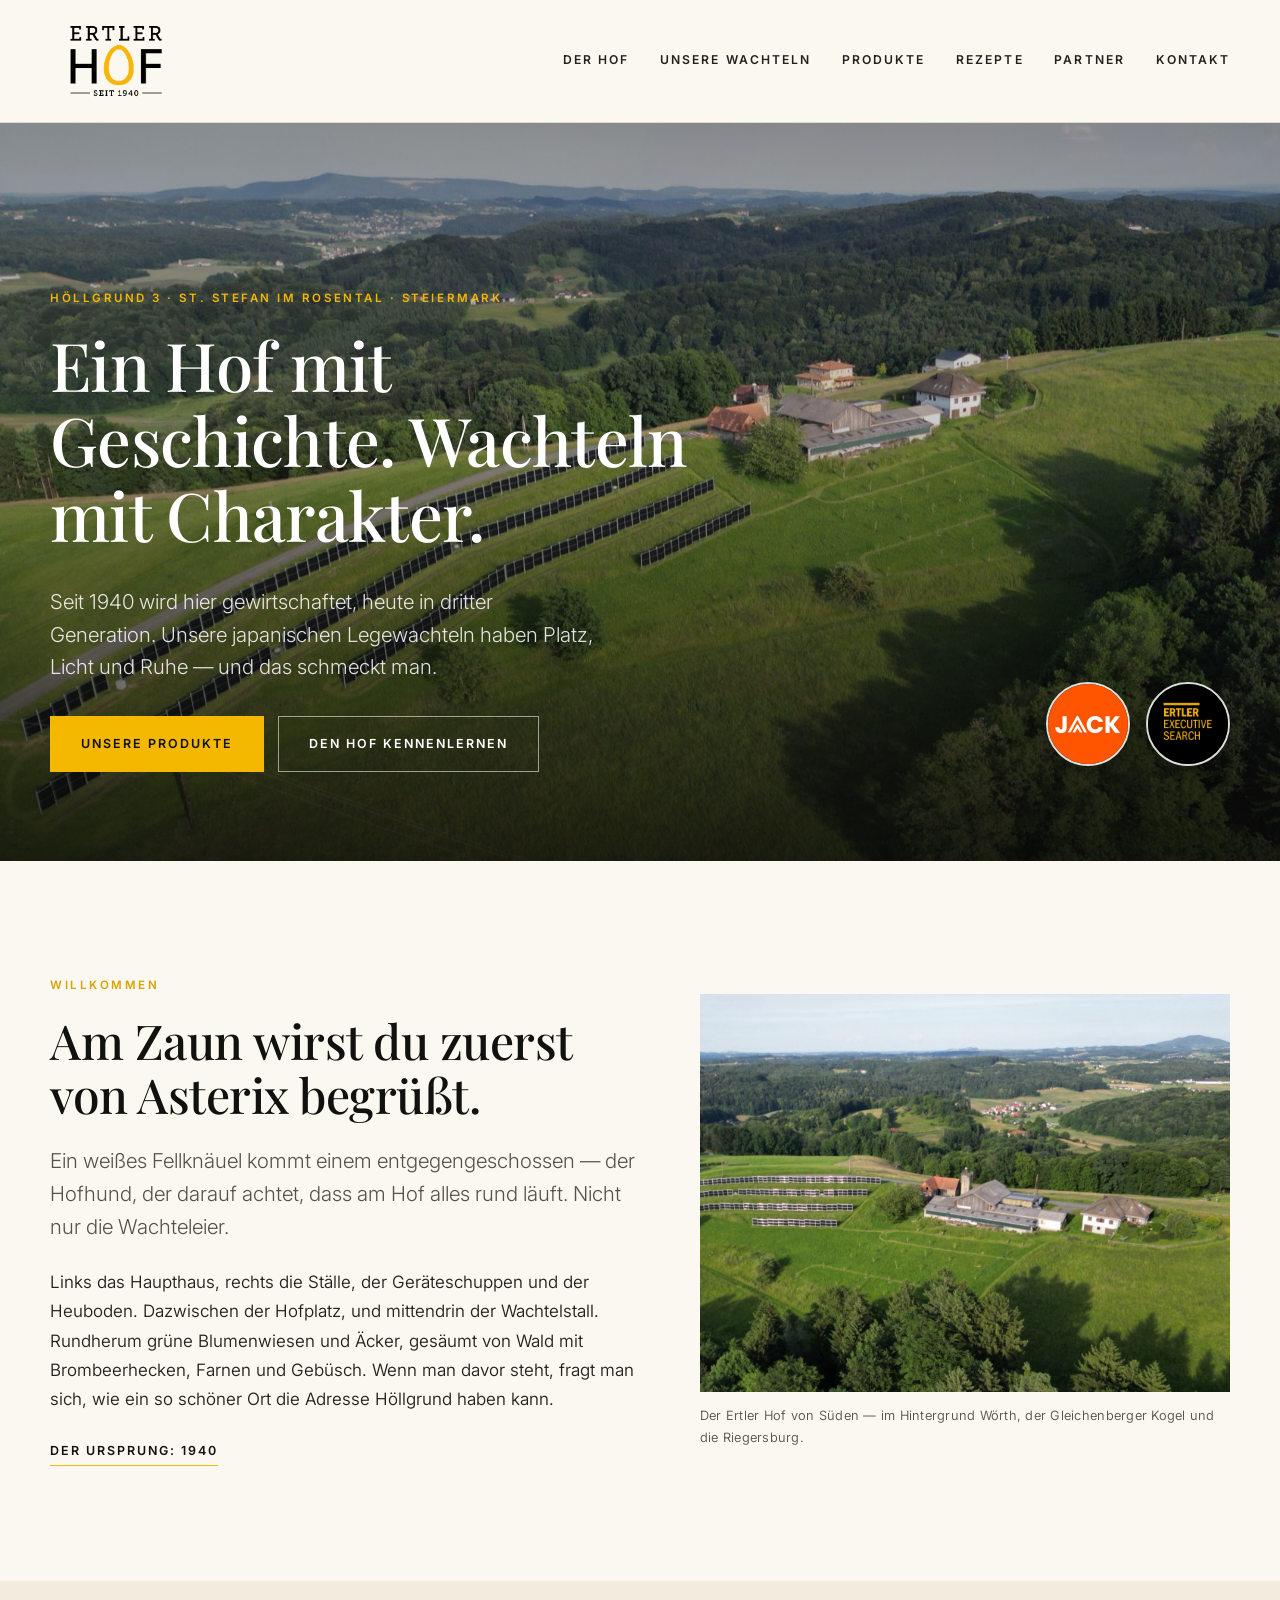
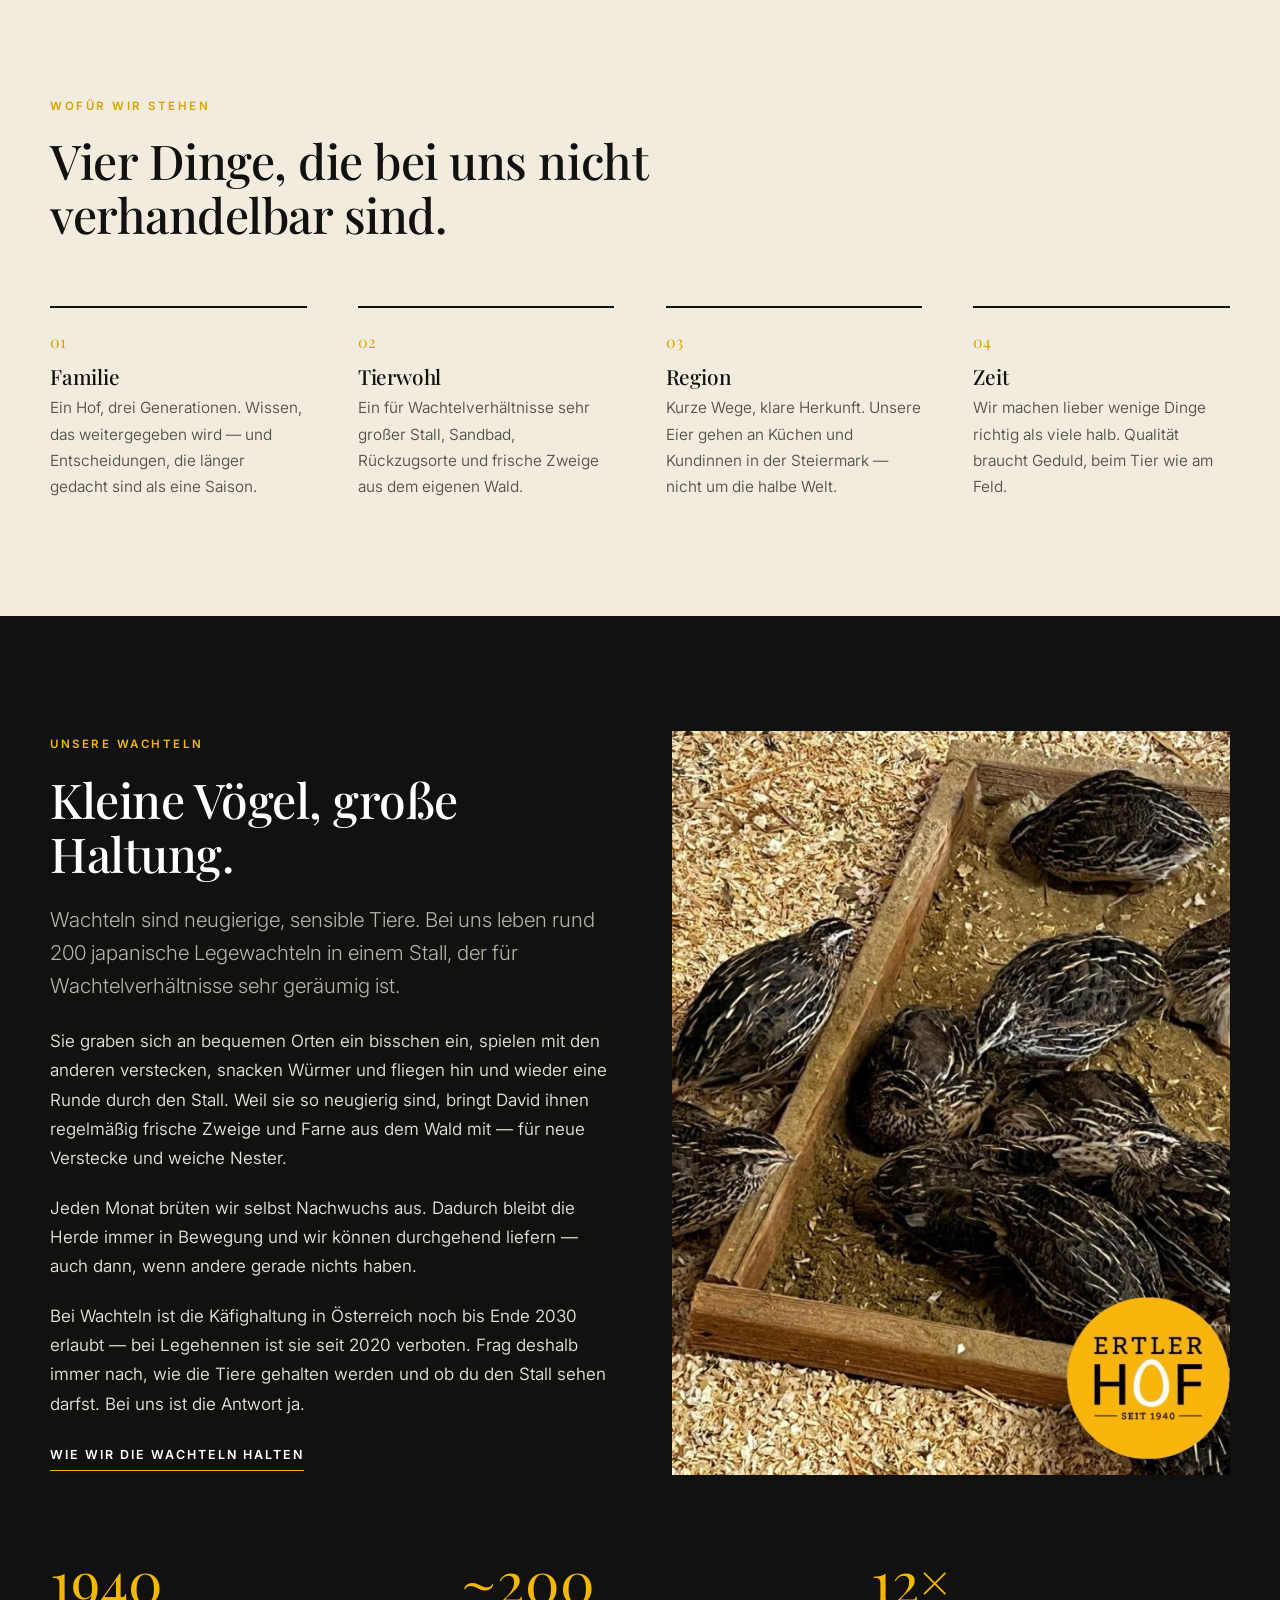
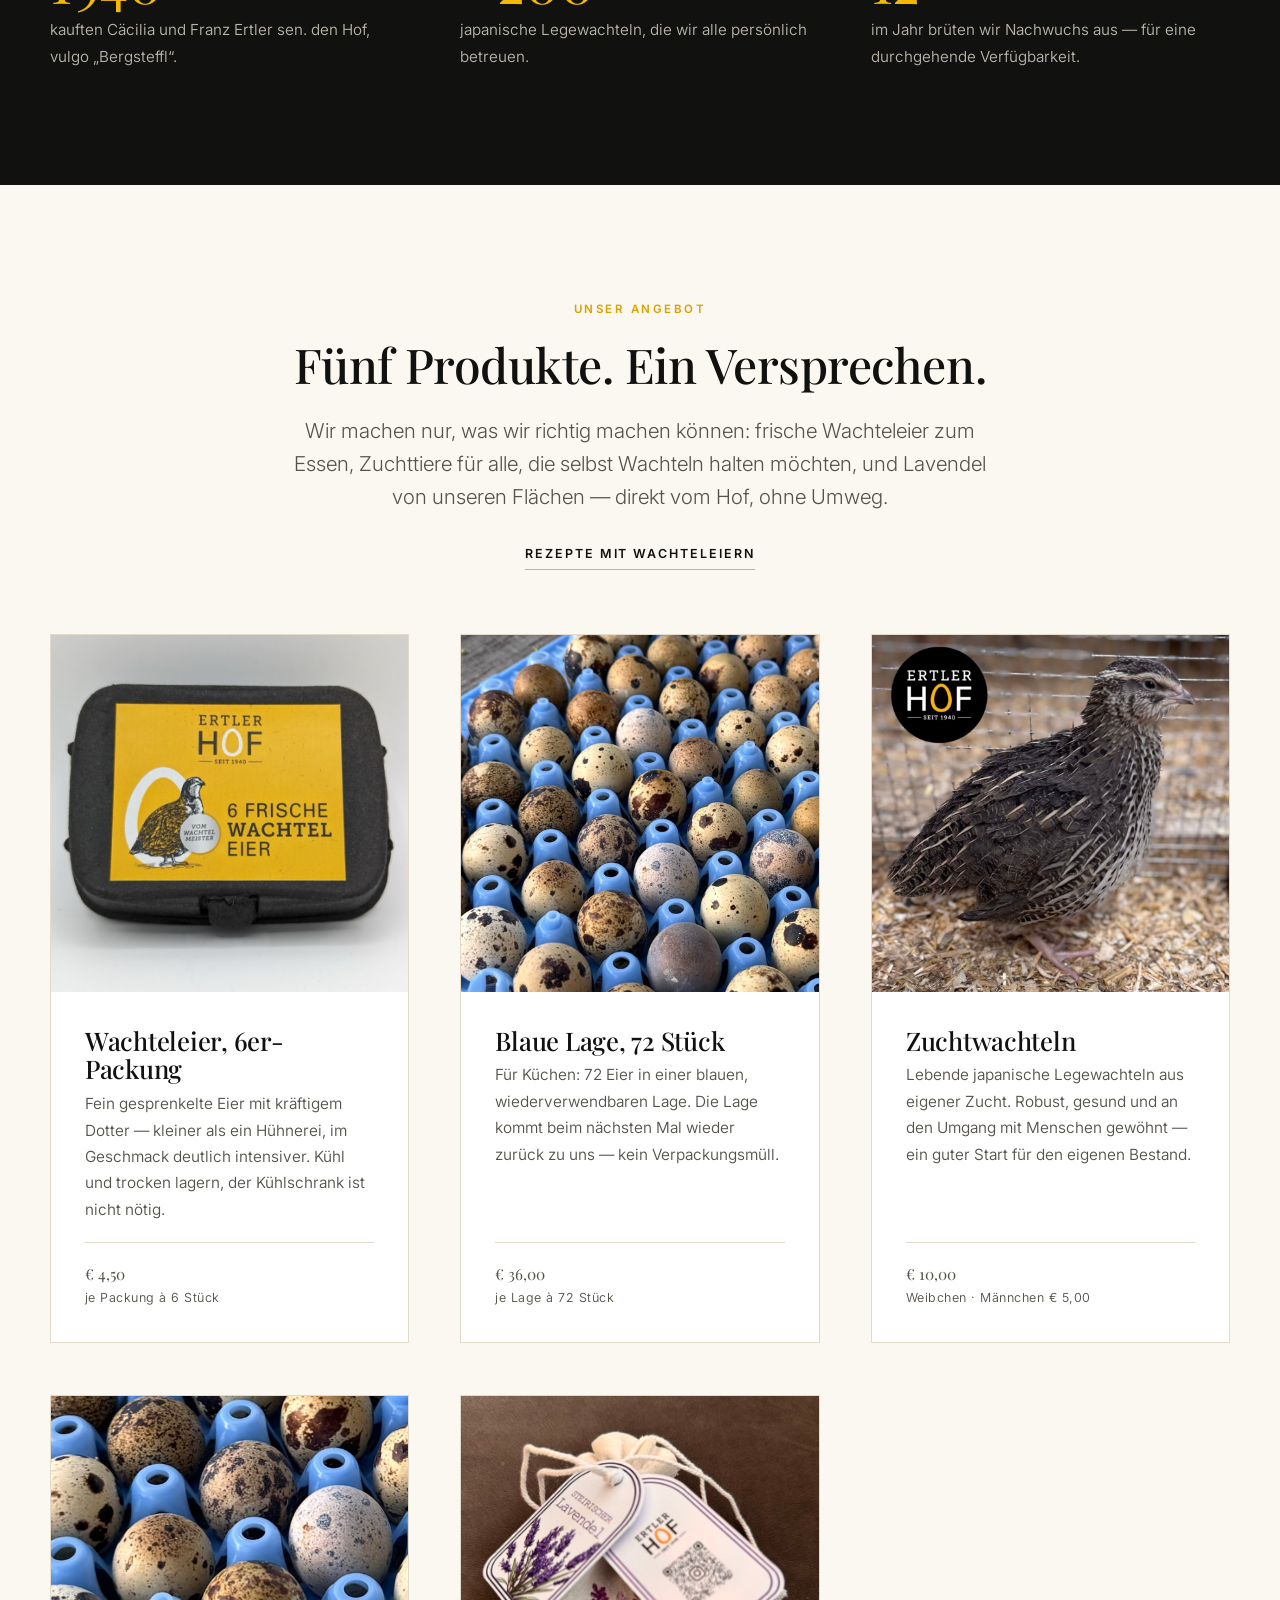
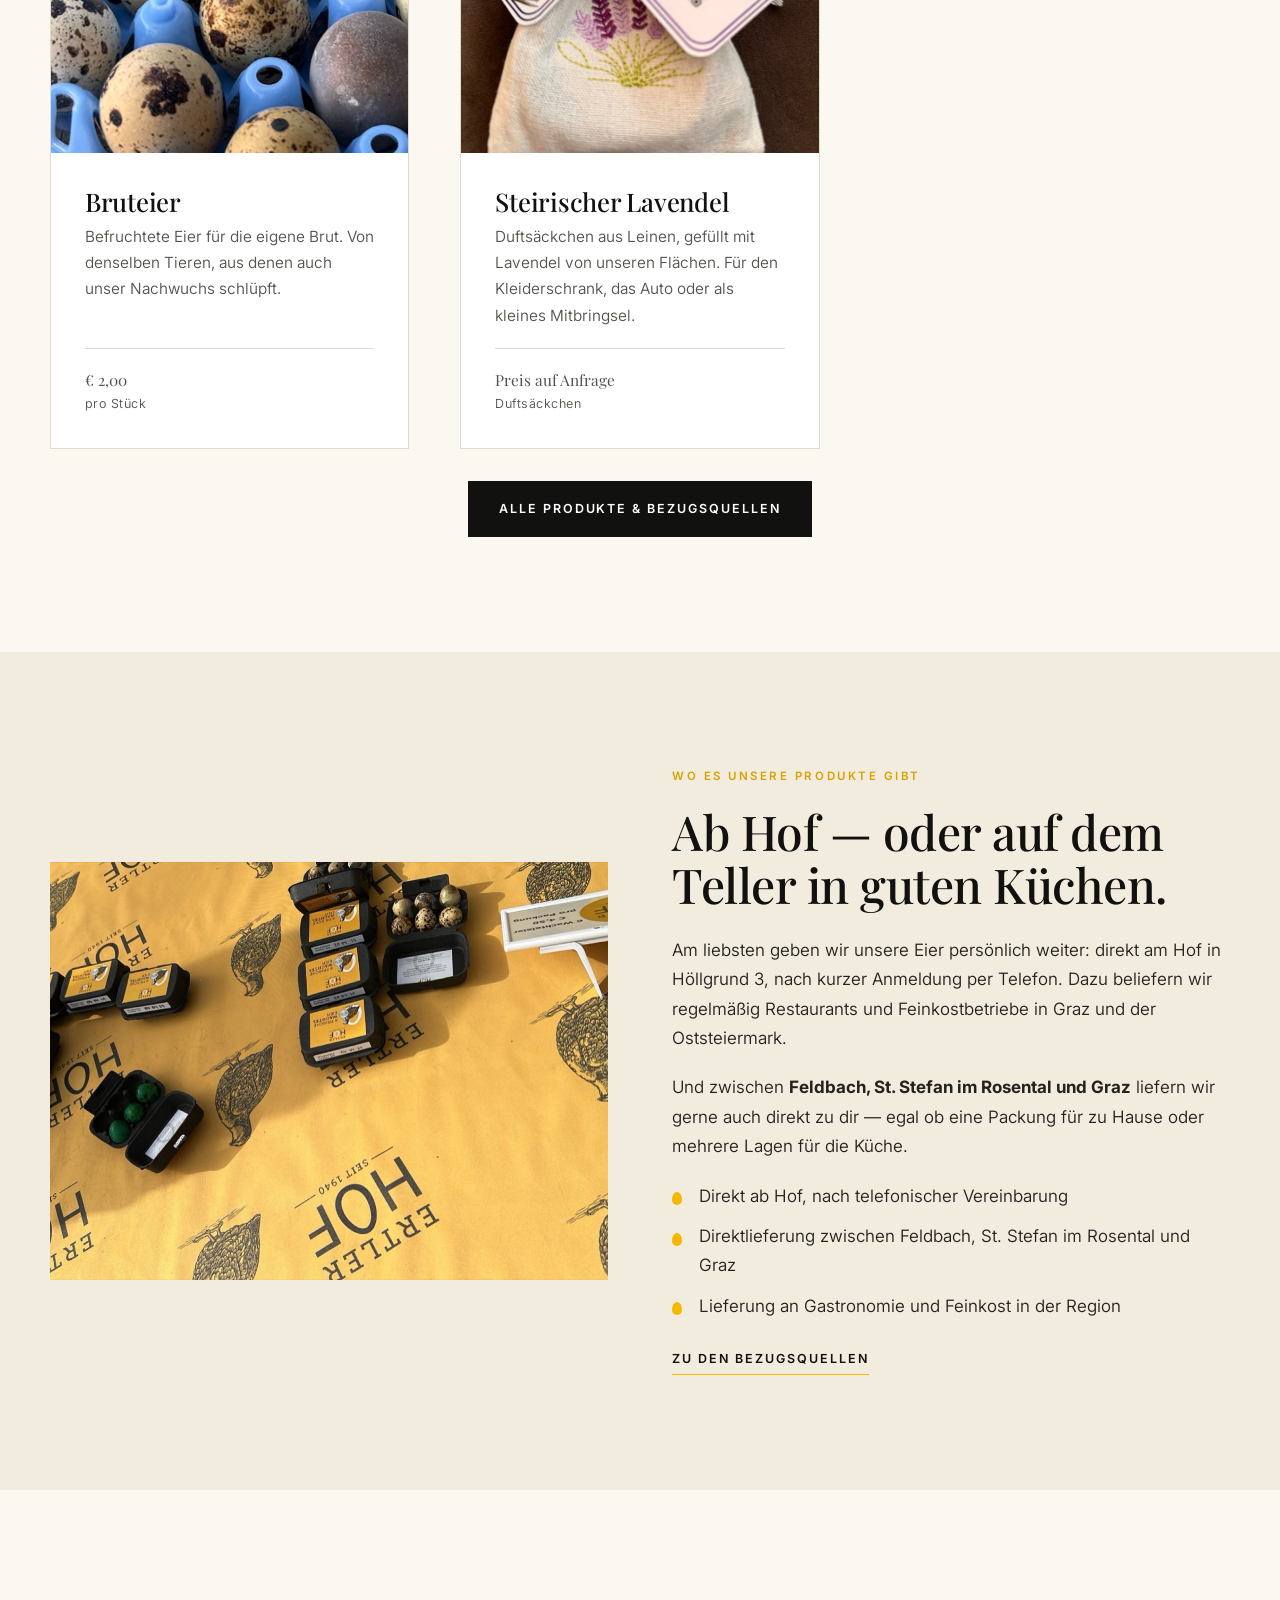
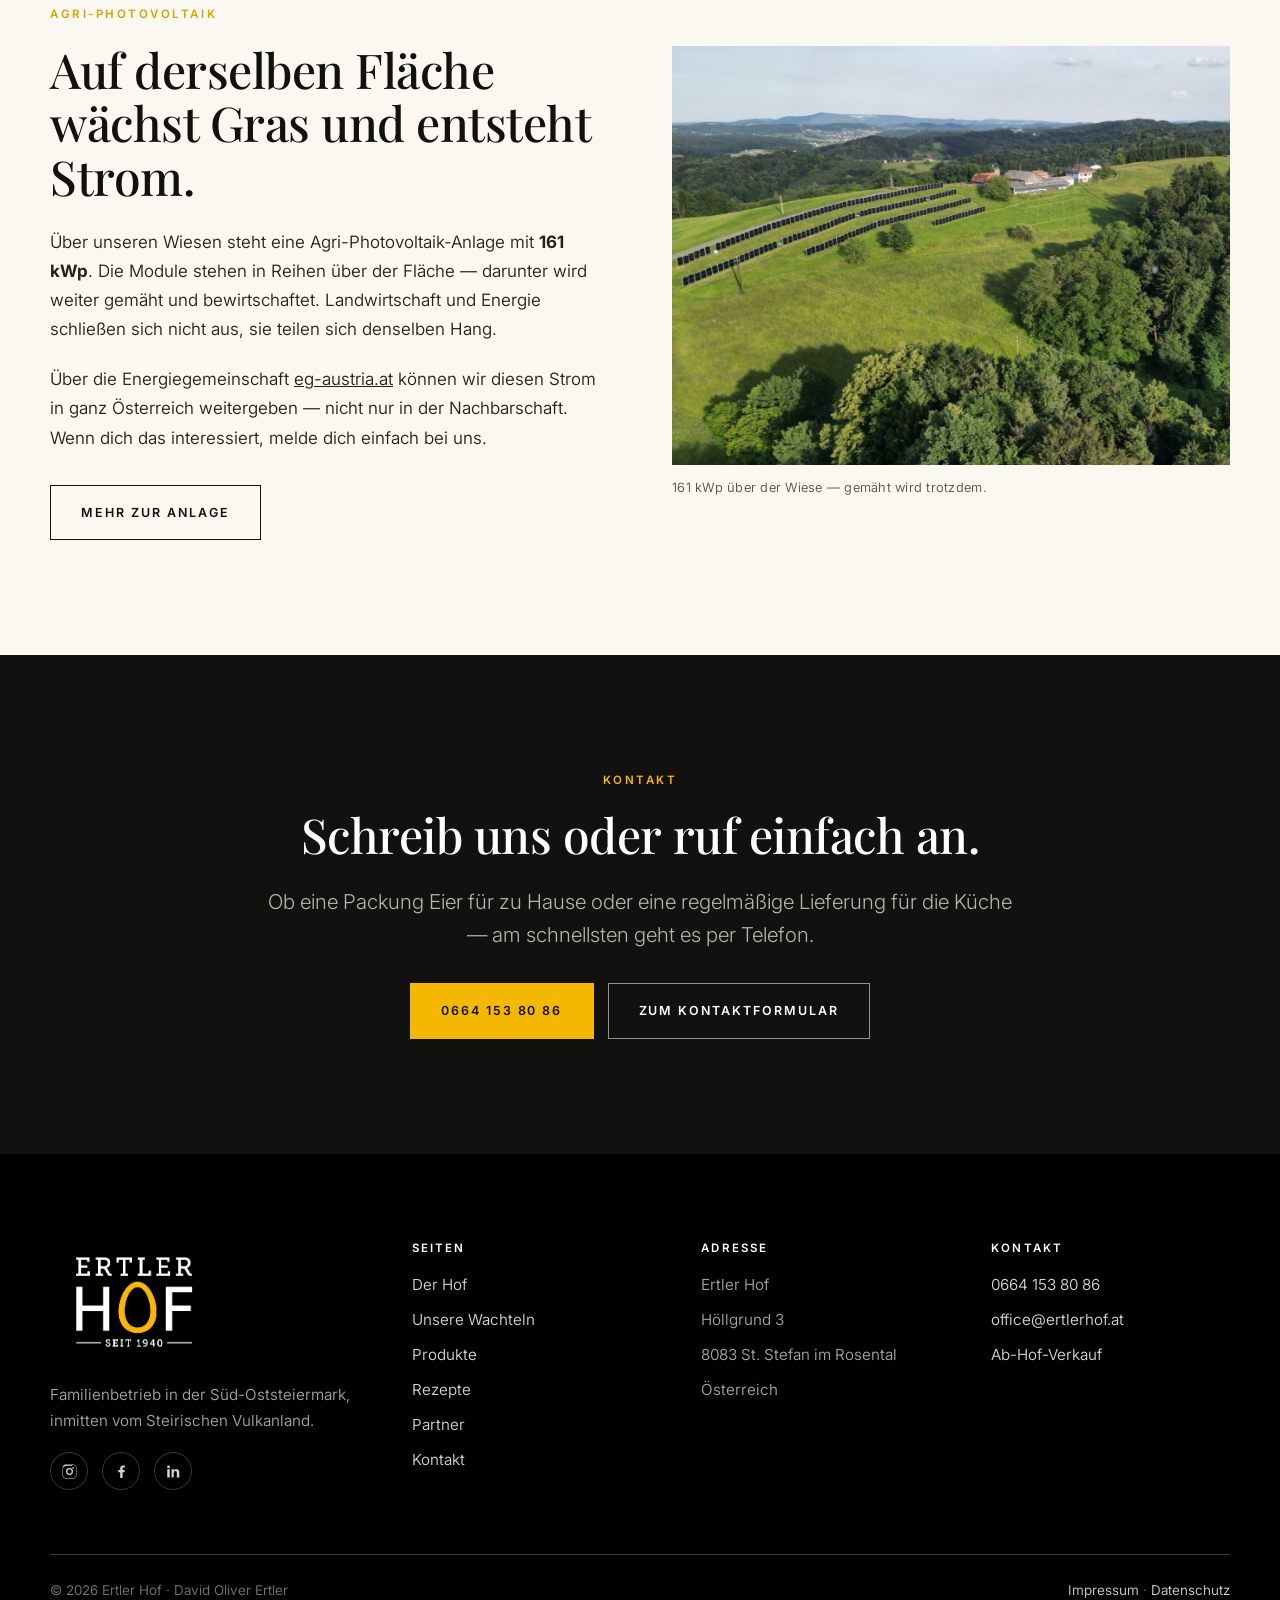
==== commit 5e0fcbe1: "Rezeptseite ergänzt Neue Seite rezepte.html mit Kochzeiten, Schäl- und Umrechnungshilfe, sechs Rezep" ====
--- a/index.html
+++ b/index.html
@@ -70,6 +70,7 @@
       <a href="hof.html">Der Hof</a>
       <a href="wachteln.html">Unsere Wachteln</a>
       <a href="produkte.html">Produkte</a>
+      <a href="rezepte.html">Rezepte</a>
       <a href="produkte.html#partner">Partner</a>
       <a href="kontakt.html">Kontakt</a>
     </nav>
@@ -210,6 +211,7 @@
         <p class="lead">Wir machen nur, was wir richtig machen können: frische Wachteleier zum Essen,
           Zuchttiere für alle, die selbst Wachteln halten möchten, und Lavendel von unseren
           Flächen — direkt vom Hof, ohne Umweg.</p>
+        <p style="margin-top:1.4rem"><a class="link-more" href="rezepte.html">Rezepte mit Wachteleiern</a></p>
       </div>
 
       <div class="grid g-3">
@@ -352,6 +354,7 @@
           <li><a href="hof.html">Der Hof</a></li>
           <li><a href="wachteln.html">Unsere Wachteln</a></li>
           <li><a href="produkte.html">Produkte</a></li>
+          <li><a href="rezepte.html">Rezepte</a></li>
           <li><a href="produkte.html#partner">Partner</a></li>
           <li><a href="kontakt.html">Kontakt</a></li>
         </ul>
--- a/assets/css/style.css
+++ b/assets/css/style.css
@@ -360,6 +360,41 @@
 }
 .form-field input:focus, .form-field textarea:focus { outline: 2px solid var(--yellow); outline-offset: -1px; }
 .form-note { font-size: .82rem; color: var(--ink-soft); }
+
+/* ---------- Rezepte ---------- */
+
+.timing { display: grid; grid-template-columns: repeat(3, 1fr); gap: 1px; background: var(--line); border: 1px solid var(--line); }
+.timing div { background: var(--white); padding: clamp(22px, 3vw, 34px); }
+.timing .t { font-family: var(--serif); font-size: clamp(1.7rem, 3vw, 2.3rem); color: var(--yellow-dk); line-height: 1; margin-bottom: .6rem; }
+.timing strong { display: block; font-weight: 600; font-size: 1rem; margin-bottom: .3rem; }
+.timing span { font-size: .9rem; color: var(--ink-soft); }
+
+.mini-head {
+  font-family: var(--sans); font-size: .72rem; letter-spacing: .16em; text-transform: uppercase;
+  font-weight: 600; color: var(--ink-soft); margin: 1.6rem 0 .6rem;
+}
+.mini-head:first-child { margin-top: 0; }
+.mini-text { font-size: .96rem; color: var(--ink-soft); }
+
+.recipe {
+  background: var(--white); border: 1px solid var(--line);
+  padding: clamp(24px, 3vw, 36px); display: flex; flex-direction: column;
+}
+.recipe .meta {
+  font-size: .7rem; letter-spacing: .18em; text-transform: uppercase;
+  color: var(--yellow-dk); font-weight: 600; margin-bottom: .9rem;
+}
+.recipe h3 { margin-bottom: .55rem; }
+.recipe > p { font-size: .96rem; color: var(--ink-soft); }
+.recipe h4 {
+  font-family: var(--sans); font-size: .72rem; letter-spacing: .16em; text-transform: uppercase;
+  font-weight: 600; color: var(--ink-soft); margin: 1.4rem 0 .7rem;
+}
+.recipe ol { margin: 0; padding-left: 1.2rem; font-size: .95rem; color: var(--ink-soft); }
+.recipe ol li { margin-bottom: .5rem; }
+.recipe .egg-list li { font-size: .95rem; }
+
+@media (max-width: 700px) { .timing { grid-template-columns: 1fr; } }
 
 /* ---------- Footer ---------- */
 
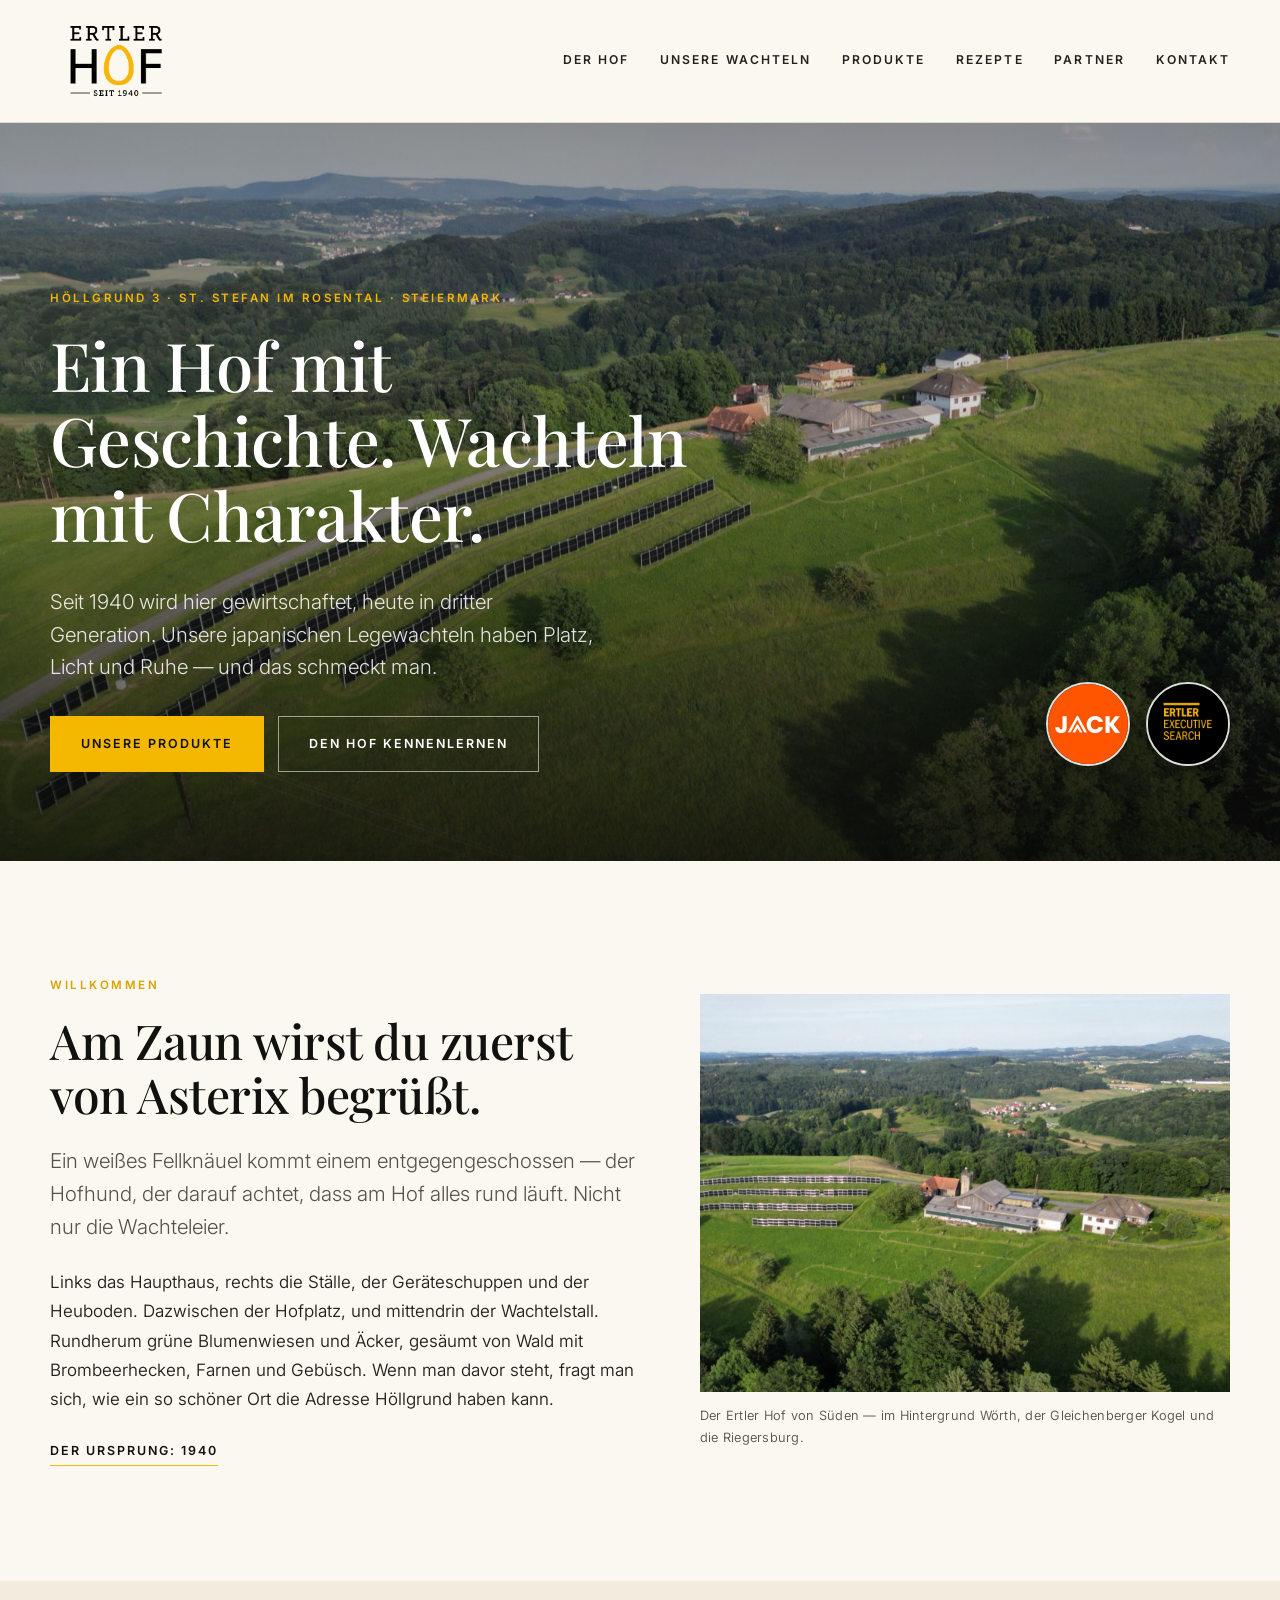
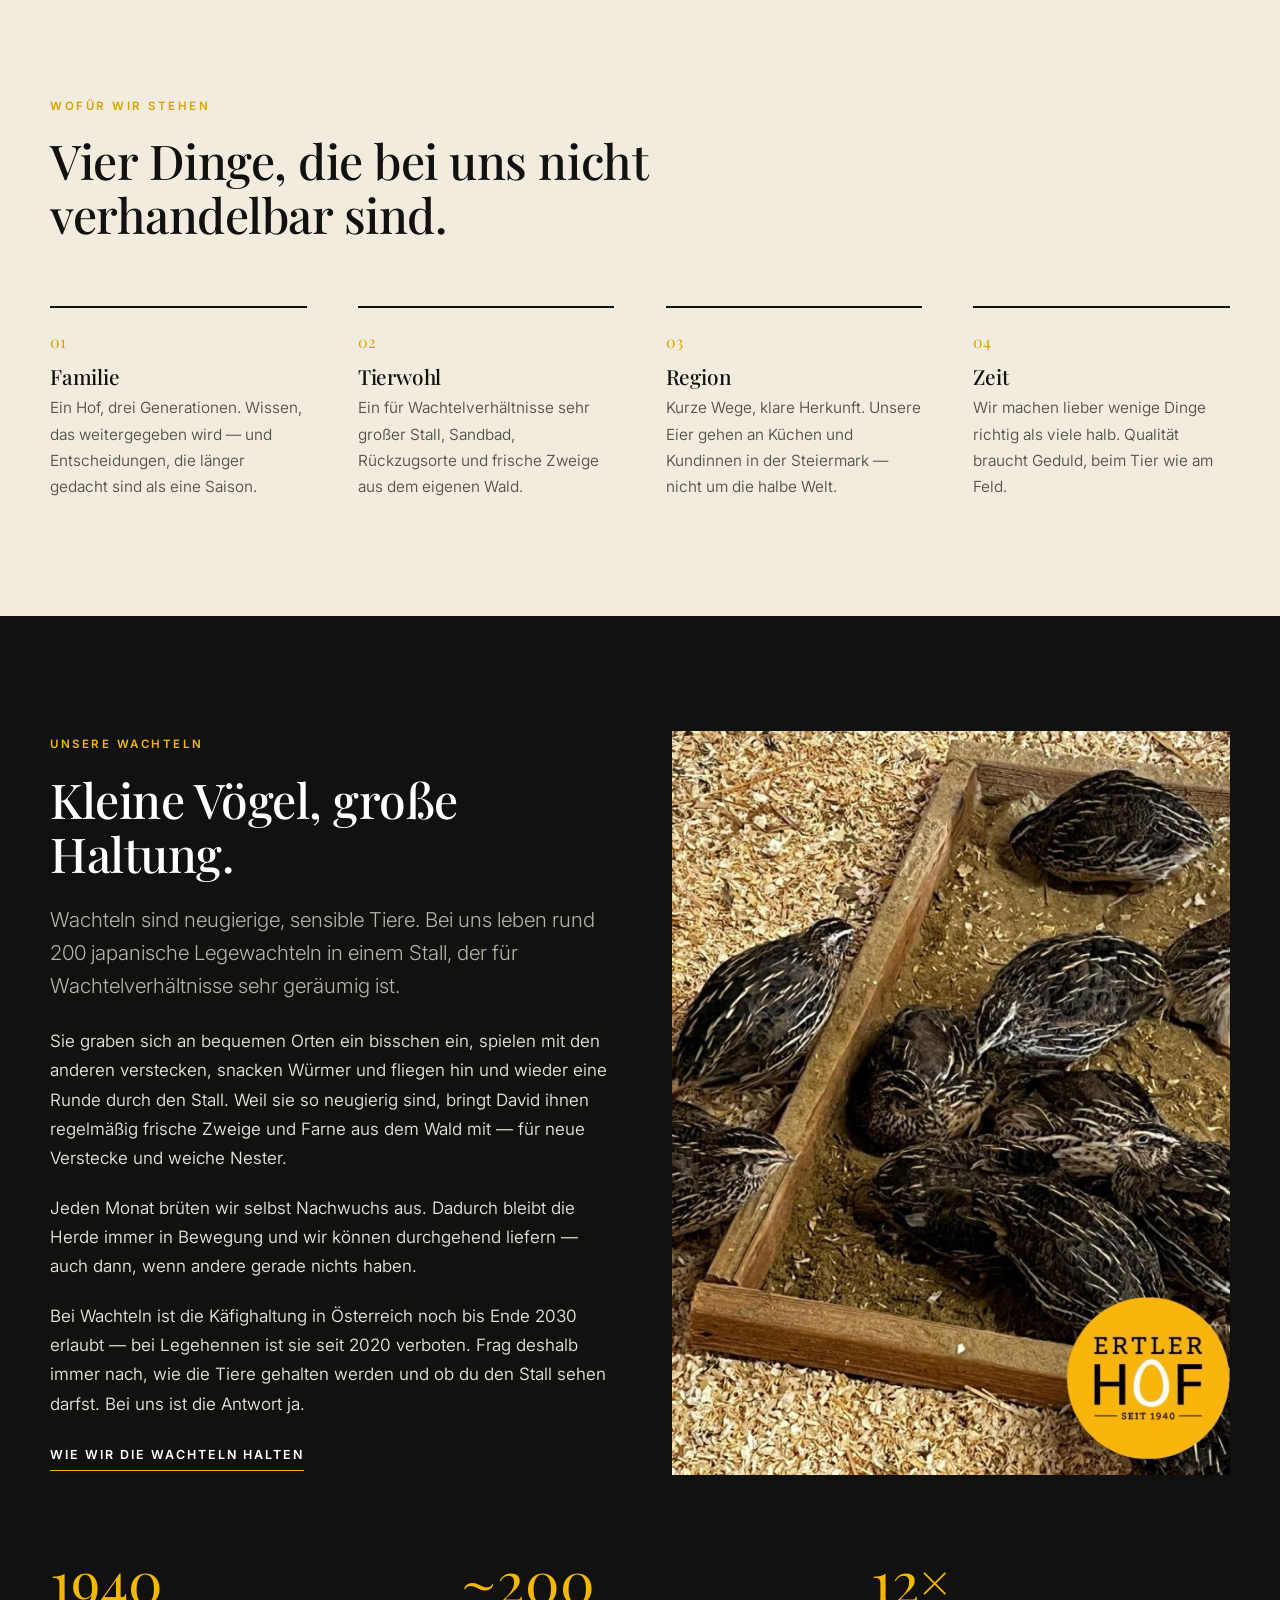
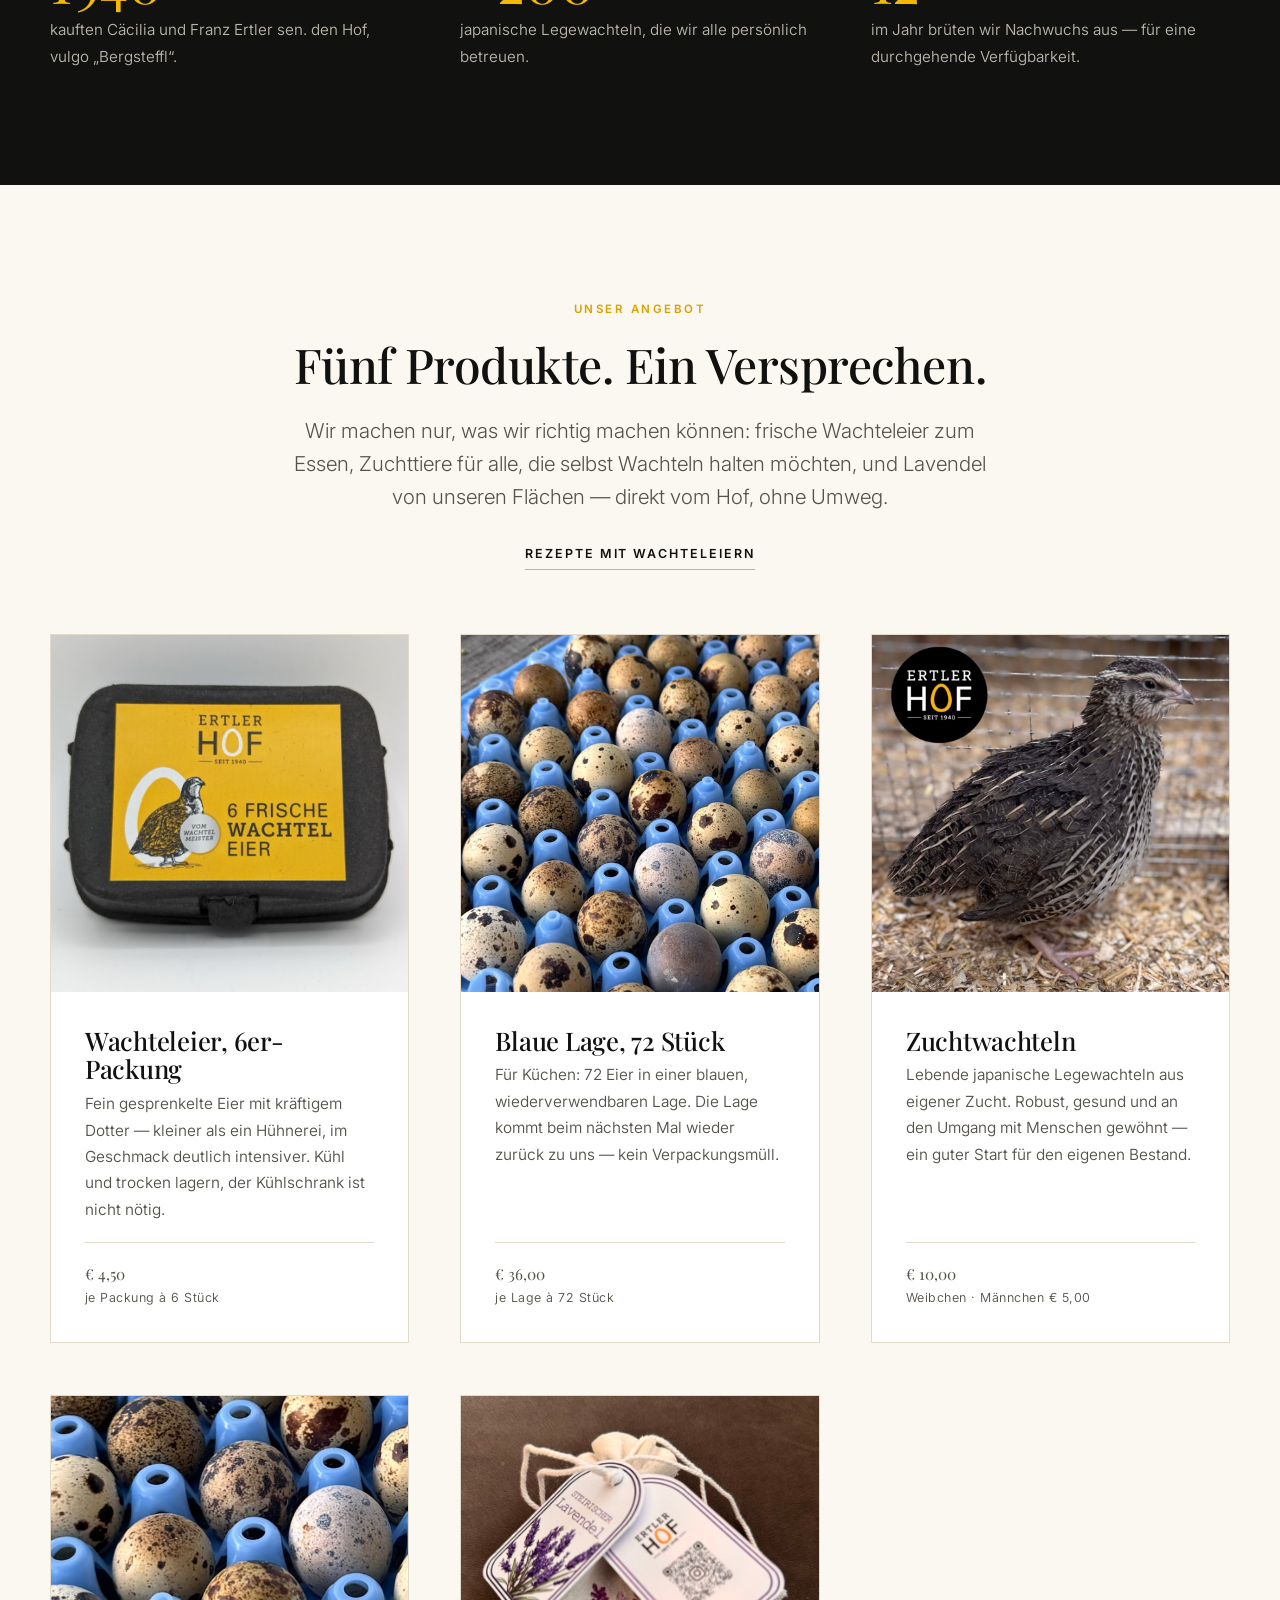
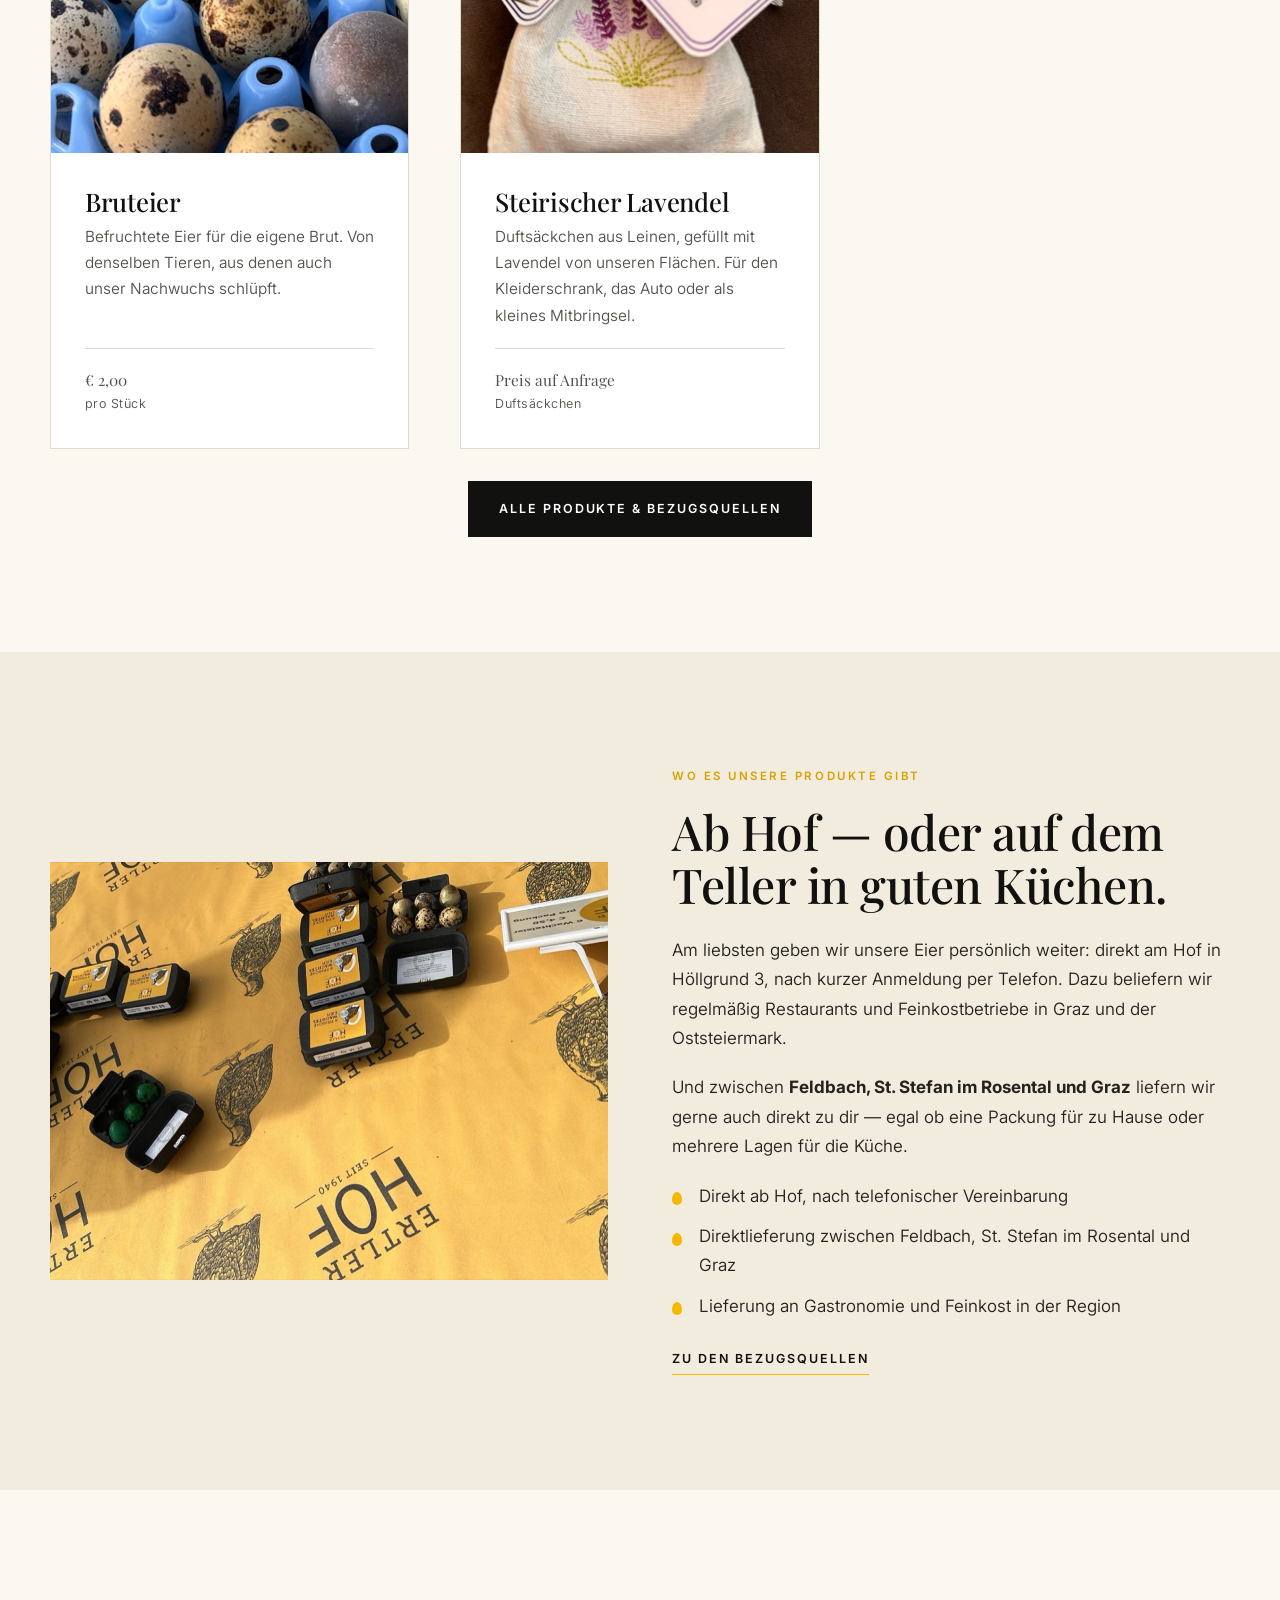
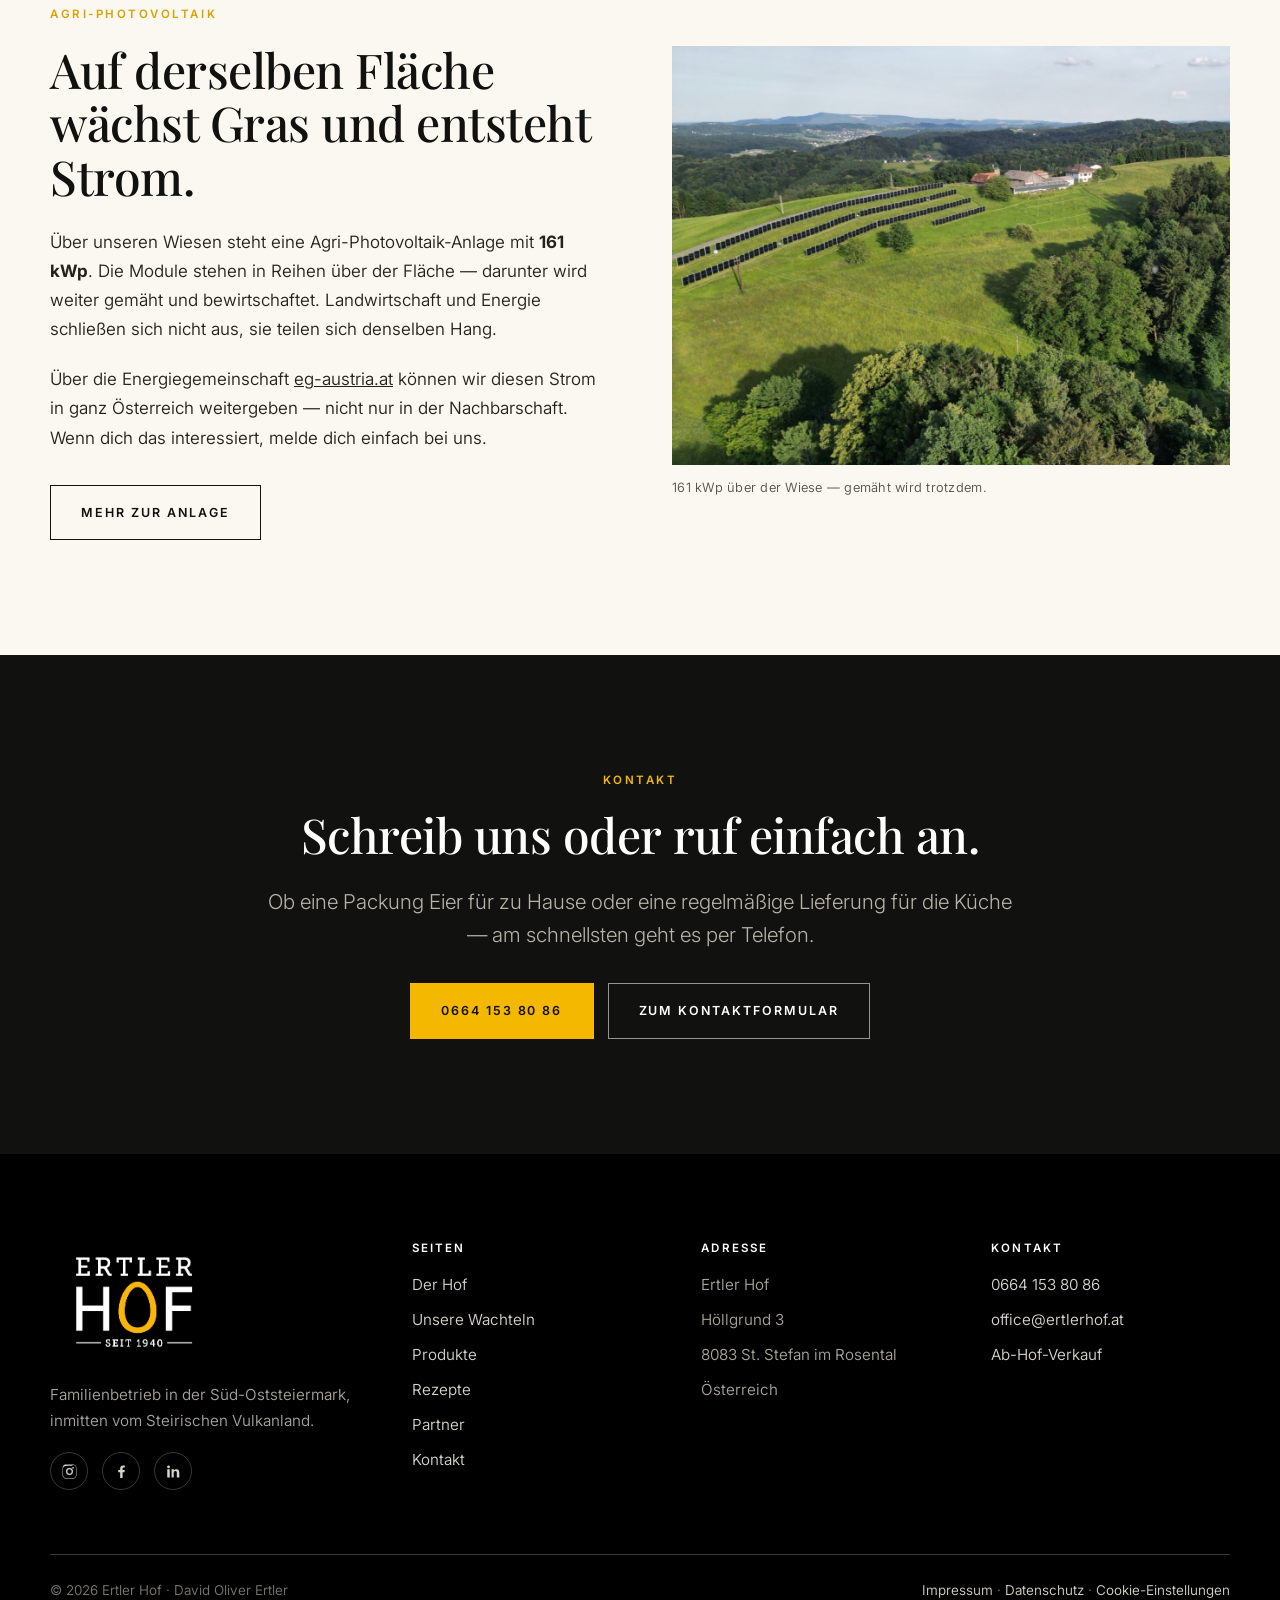
==== commit ea9b9b3e: "Google Analytics vorbereitet, toten Partnerlink entfernt - consent.js: Einwilligungsbanner mit Googl" ====
--- a/index.html
+++ b/index.html
@@ -3,7 +3,7 @@
 <head>
 <meta charset="utf-8">
 <meta name="viewport" content="width=device-width, initial-scale=1">
-<title>Ertler Hof — Wachteleier, Zuchtwachteln und Bruteier aus der Steiermark</title>
+<title>Ertler Hof — Wachteleier und Wachteln aus der Steiermark</title>
 <meta name="description" content="Familienbetrieb seit 1940 in St. Stefan im Rosental: frische Wachteleier, Zuchtwachteln, Bruteier und steirischer Lavendel — direkt vom Hof.">
 <link rel="preconnect" href="https://fonts.googleapis.com">
 <link rel="preconnect" href="https://fonts.gstatic.com" crossorigin>
@@ -13,7 +13,7 @@
 <meta property="og:site_name" content="Ertler Hof">
 <meta property="og:locale" content="de_AT">
 <meta property="og:url" content="https://ertlerhof.at/">
-<meta property="og:title" content="Ertler Hof — Wachteleier, Zuchtwachteln und Bruteier aus der Steiermark">
+<meta property="og:title" content="Ertler Hof — Wachteleier und Wachteln aus der Steiermark">
 <meta property="og:description" content="Familienbetrieb seit 1940 in St. Stefan im Rosental: frische Wachteleier, Zuchtwachteln, Bruteier und steirischer Lavendel — direkt vom Hof.">
 <meta property="og:image" content="https://ertlerhof.at/assets/img/hero-hof.jpg">
 <meta name="twitter:card" content="summary_large_image">
@@ -379,11 +379,12 @@
     </div>
     <div class="footer-bottom">
       <span>© 2026 Ertler Hof · David Oliver Ertler</span>
-      <span><a href="impressum.html">Impressum</a> · <a href="impressum.html#datenschutz">Datenschutz</a></span>
+      <span><a href="impressum.html">Impressum</a> · <a href="impressum.html#datenschutz">Datenschutz</a> · <a href="#" onclick="ertlerhofConsent&&ertlerhofConsent.open();return false">Cookie-Einstellungen</a></span>
     </div>
   </div>
 </footer>
 
 <script src="assets/js/main.js"></script>
+<script src="assets/js/consent.js"></script>
 </body>
 </html>
--- a/assets/css/style.css
+++ b/assets/css/style.css
@@ -424,6 +424,49 @@
 .draft-note {
   background: #FFF6D8; border: 1px dashed var(--yellow-dk);
   padding: 14px 18px; font-size: .86rem; color: #6B5500;
+}
+
+/* ---------- Einwilligungsbanner ---------- */
+
+.consent {
+  position: fixed; left: 0; right: 0; bottom: 0; z-index: 90;
+  background: var(--black); color: #E8E4DA;
+  border-top: 3px solid var(--yellow);
+  animation: consent-in .28s ease-out;
+}
+@keyframes consent-in { from { transform: translateY(100%); } to { transform: translateY(0); } }
+@media (prefers-reduced-motion: reduce) { .consent { animation: none; } }
+
+.consent-inner {
+  width: min(100% - 2 * var(--gut), var(--wrap)); margin-inline: auto;
+  padding: 22px 0 24px;
+  display: flex; flex-wrap: wrap; gap: 18px 40px; align-items: center;
+  justify-content: space-between;
+}
+.consent-text { flex: 1 1 420px; }
+.consent-text strong {
+  display: block; font-family: var(--serif); font-weight: 500;
+  font-size: 1.25rem; color: var(--white); margin-bottom: .4rem;
+}
+.consent-text p { margin: 0; font-size: .92rem; line-height: 1.6; color: #B9B4A8; max-width: 66ch; }
+.consent-text a { color: var(--white); text-decoration: none; border-bottom: 1px solid var(--yellow); }
+
+.consent-actions { display: flex; flex-wrap: wrap; gap: 12px; flex: 0 0 auto; }
+.consent-btn {
+  font-family: var(--sans); font-size: .78rem; font-weight: 600;
+  letter-spacing: .1em; text-transform: uppercase;
+  padding: 13px 26px; border: 1px solid; cursor: pointer;
+  transition: background .18s ease, color .18s ease, border-color .18s ease;
+}
+.consent-no { background: transparent; color: var(--white); border-color: rgba(255,255,255,.55); }
+.consent-no:hover { background: var(--white); color: var(--black); border-color: var(--white); }
+.consent-yes { background: var(--yellow); color: var(--black); border-color: var(--yellow); }
+.consent-yes:hover { background: var(--white); border-color: var(--white); }
+.consent-btn:focus-visible { outline: 2px solid var(--yellow); outline-offset: 3px; }
+
+@media (max-width: 700px) {
+  .consent-actions { width: 100%; }
+  .consent-btn { flex: 1 1 auto; text-align: center; }
 }
 
 /* ---------- Responsive ---------- */
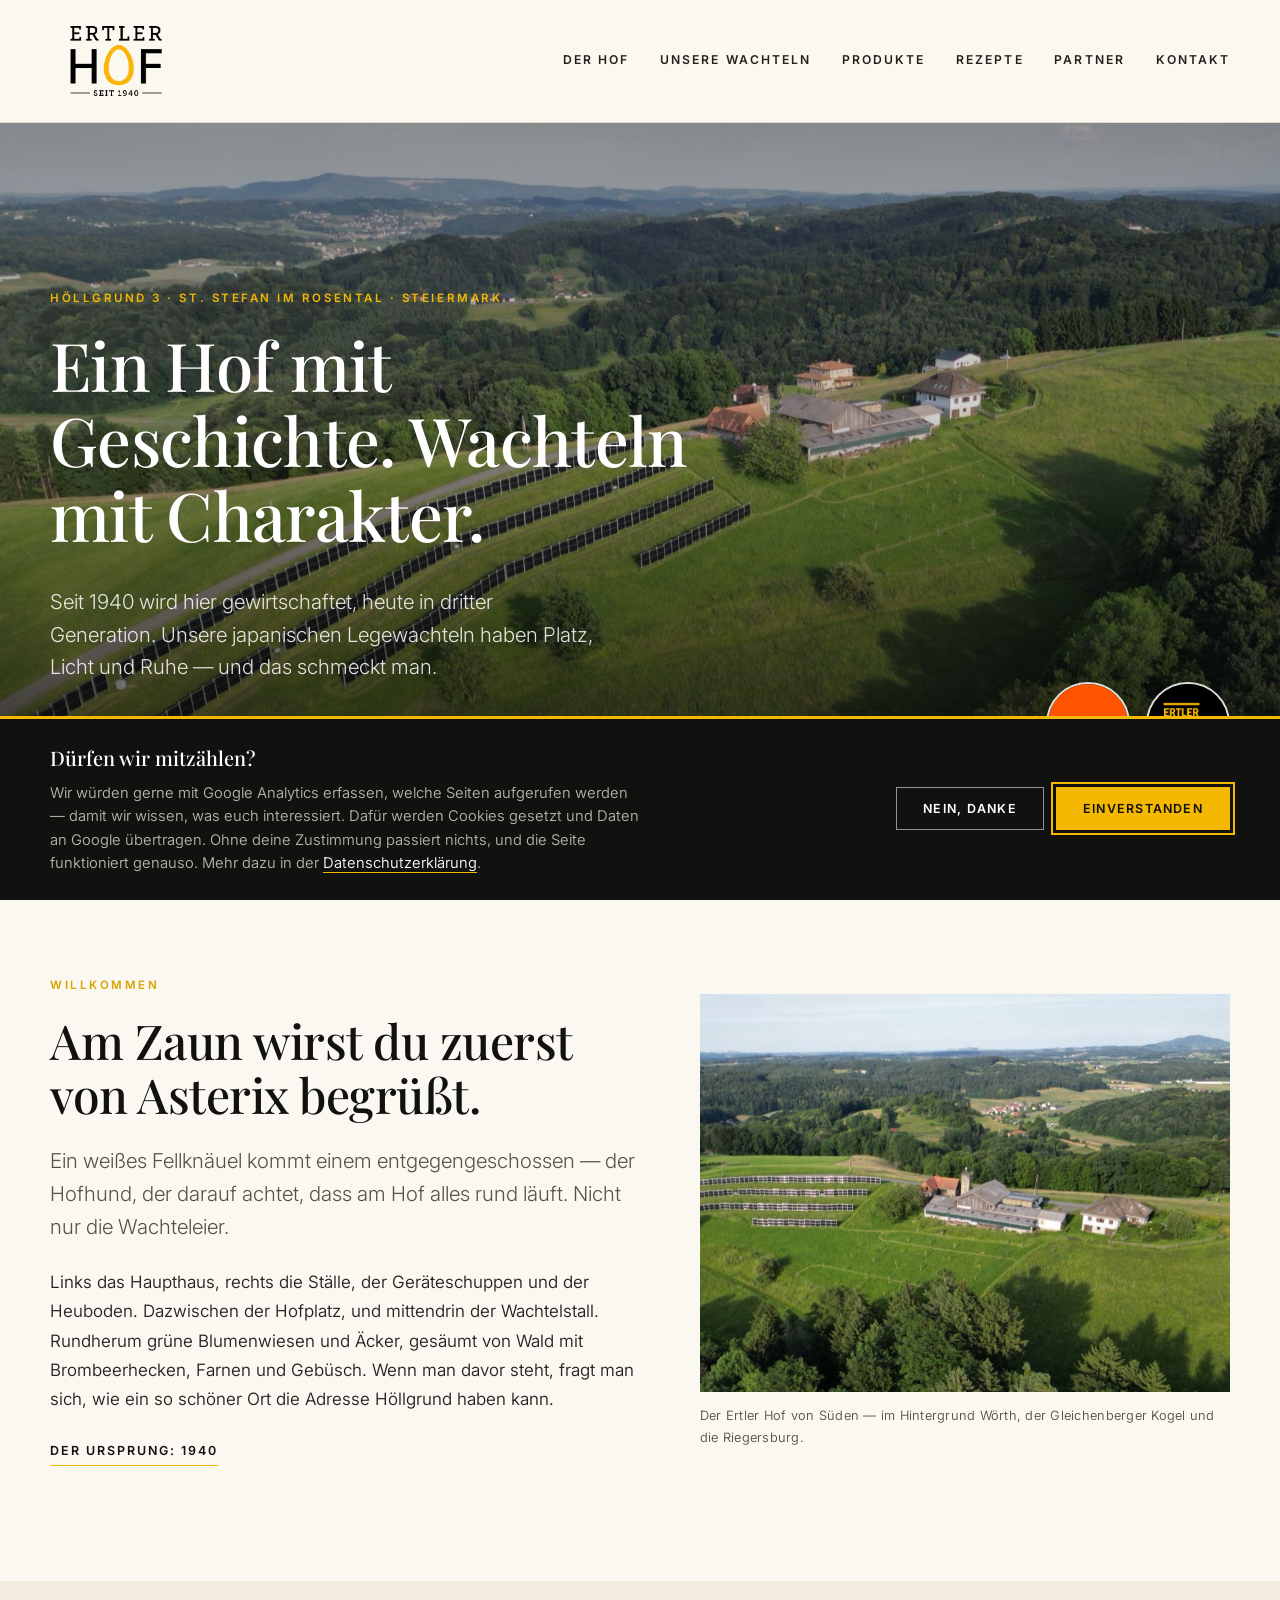
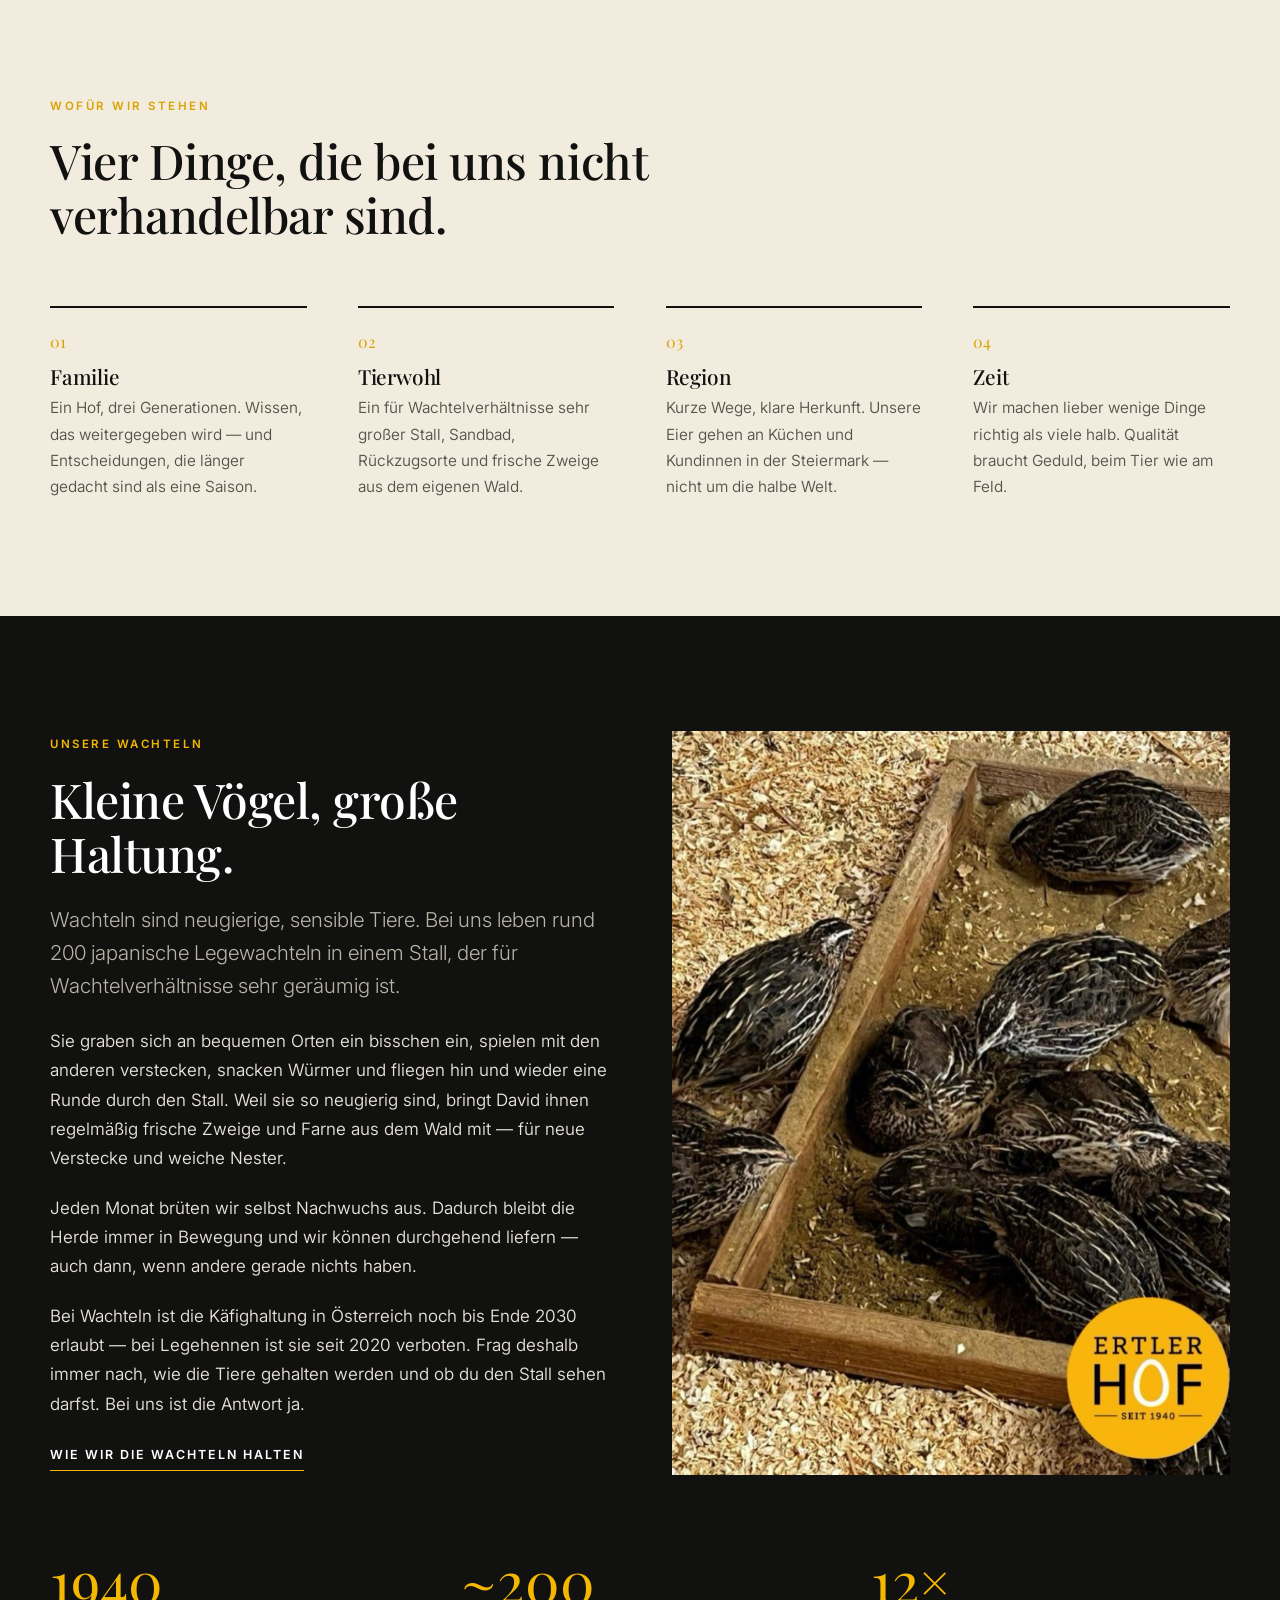
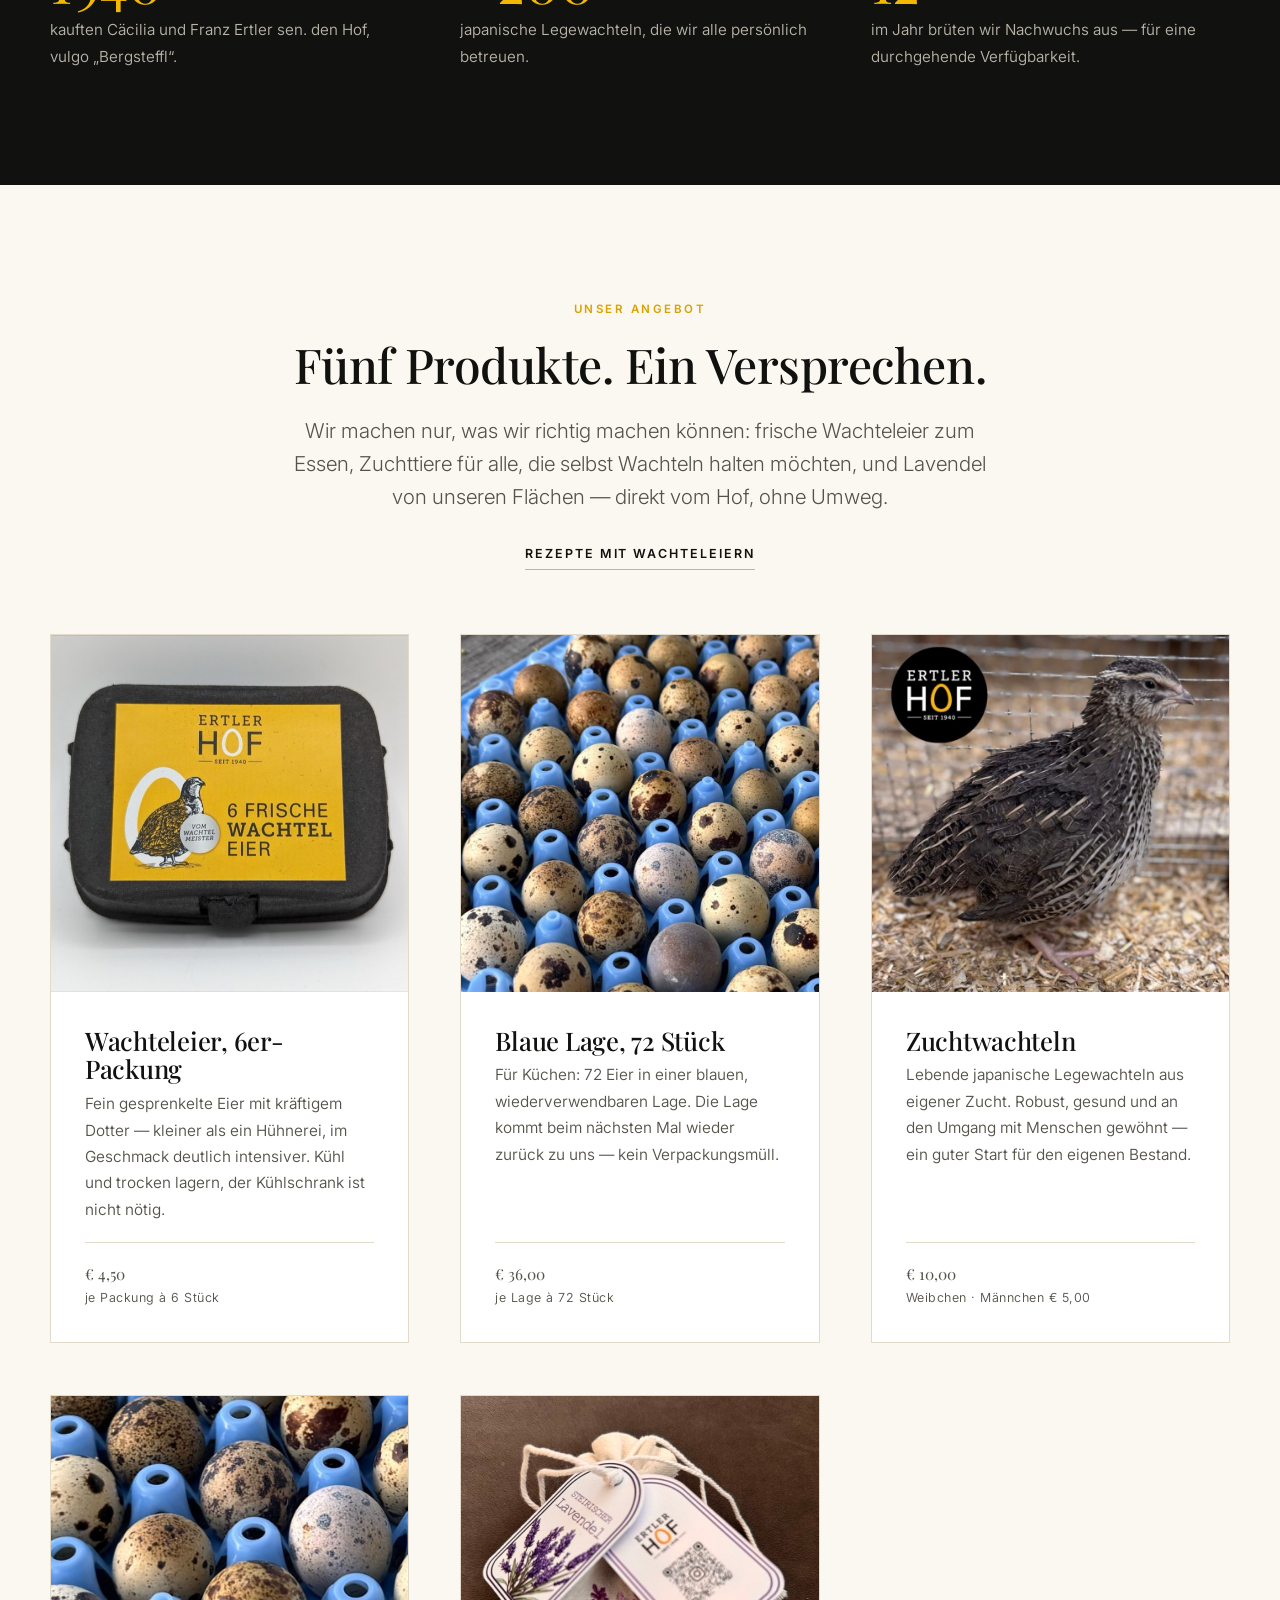
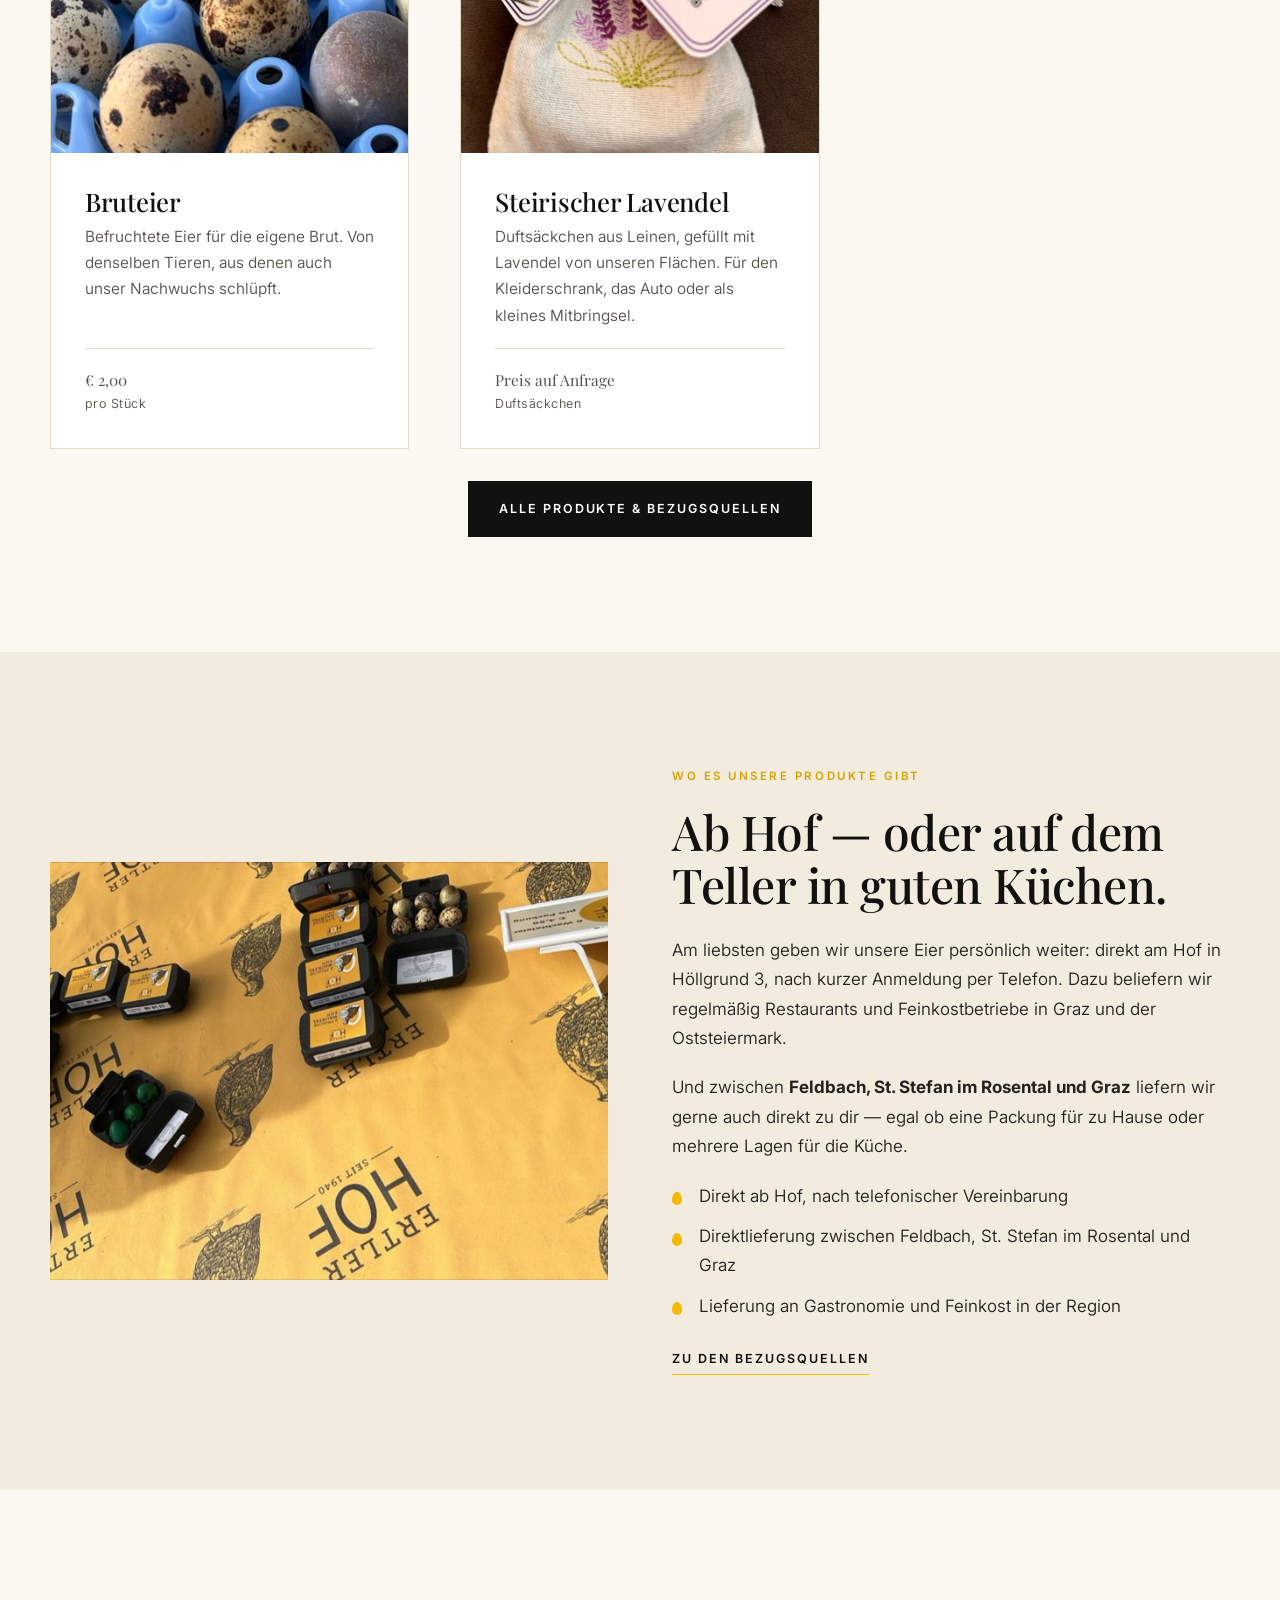
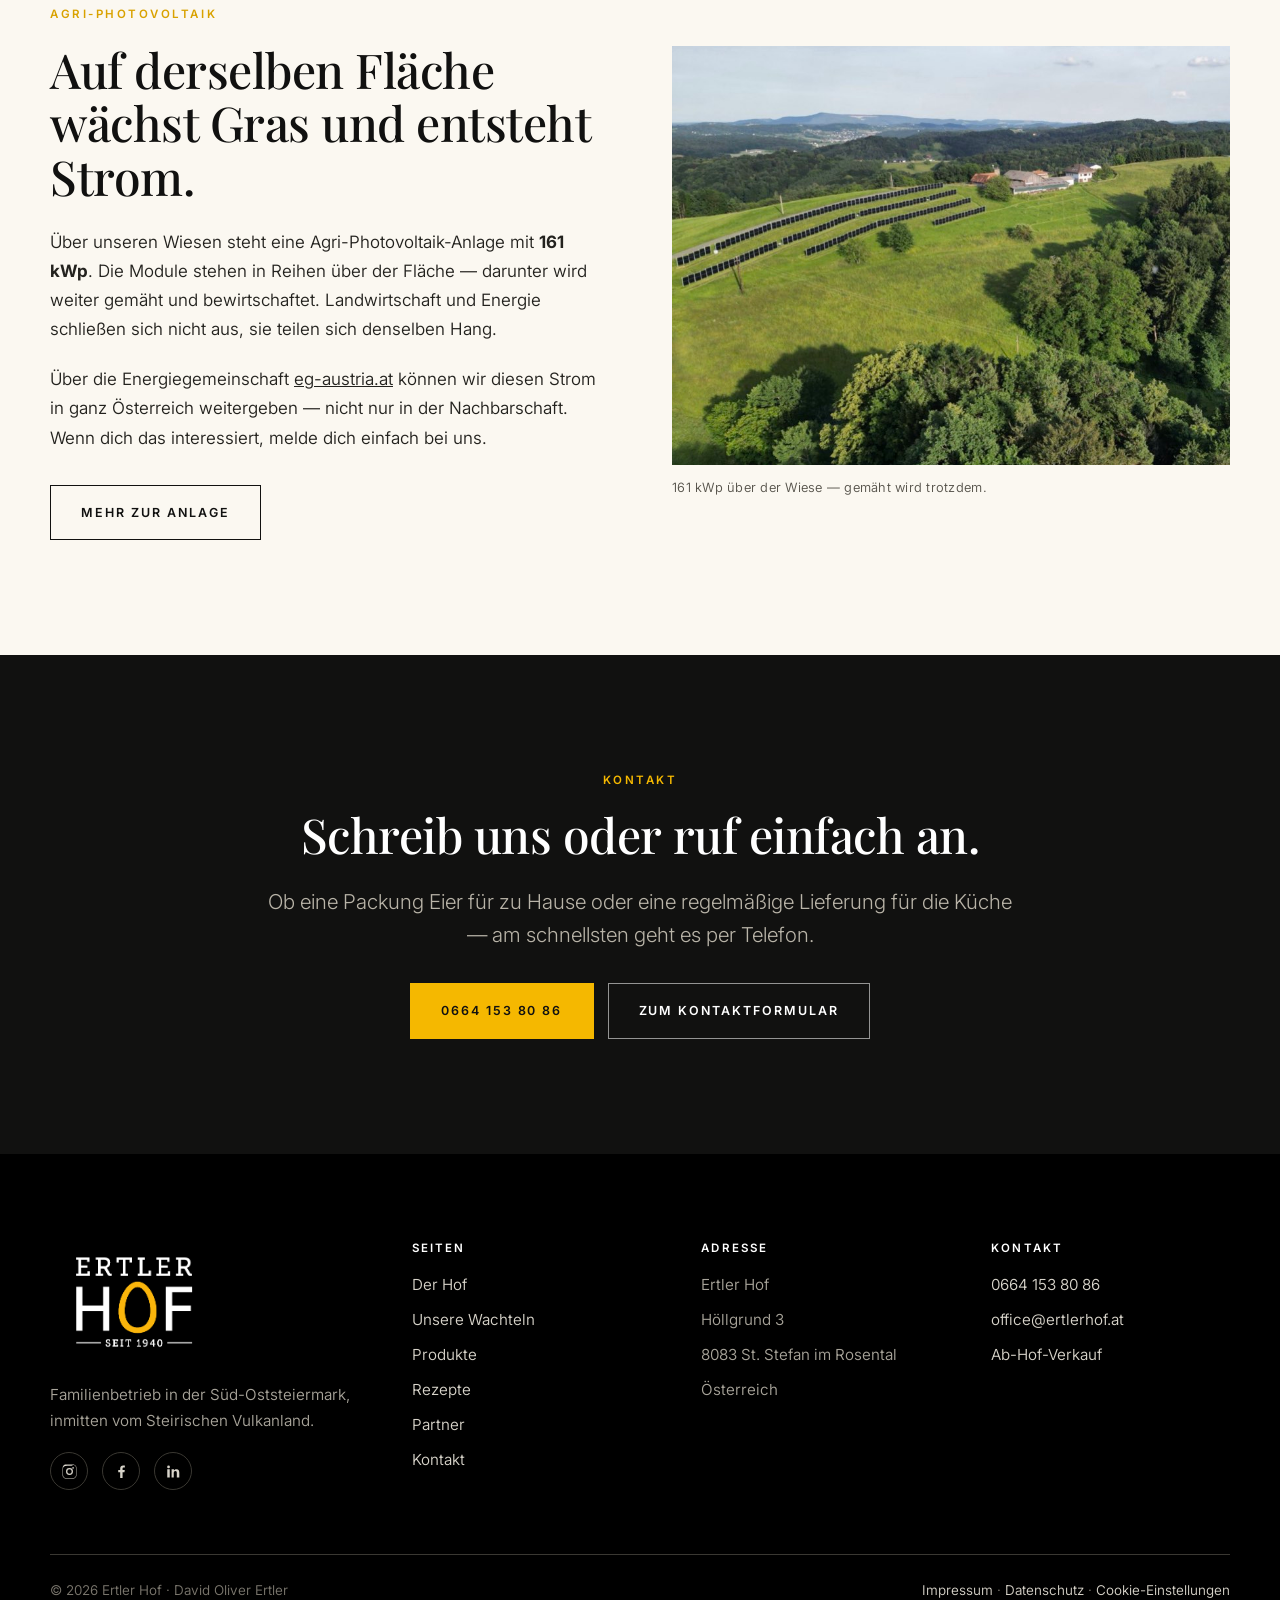
==== commit 857d755f: "Messe-Foto ins Album, Archivbilder verkleinert, Mobil-Optimierung Archiv: - Neues Foto "Franz Ertler" ====
--- a/index.html
+++ b/index.html
@@ -82,7 +82,7 @@
   <!-- HERO -->
   <section class="hero">
     <div class="hero-bg">
-      <img src="assets/img/hero-hof.jpg" alt="Luftaufnahme des Ertler Hofs mit Wiesen, Wald und Photovoltaikreihen">
+      <img src="assets/img/hero-hof.jpg" alt="Luftaufnahme des Ertler Hofs mit Wiesen, Wald und Photovoltaikreihen" srcset="assets/img/hero-hof-850.jpg 850w, assets/img/hero-hof-1200.jpg 1200w, assets/img/hero-hof.jpg 1900w" sizes="100vw">
     </div>
     <div class="wrap">
       <span class="eyebrow">Höllgrund 3 · St. Stefan im Rosental · Steiermark</span>
@@ -123,7 +123,7 @@
       </div>
       <div class="split-img">
         <figure class="figure">
-          <img src="assets/img/hof-luftbild.jpg" alt="Luftaufnahme des Ertler Hofs von Süden, im Hintergrund die Ortschaft Wörth, der Gleichenberger Kogel und die Riegersburg" loading="lazy" decoding="async">
+          <img src="assets/img/hof-luftbild.jpg" alt="Luftaufnahme des Ertler Hofs von Süden, im Hintergrund die Ortschaft Wörth, der Gleichenberger Kogel und die Riegersburg" loading="lazy" decoding="async" srcset="assets/img/hof-luftbild-850.jpg 850w, assets/img/hof-luftbild.jpg 1400w" sizes="(max-width: 900px) 100vw, 50vw">
           <figcaption>Der Ertler Hof von Süden — im Hintergrund Wörth, der Gleichenberger Kogel
             und die Riegersburg.</figcaption>
         </figure>
@@ -189,7 +189,7 @@
         </div>
         <div class="split-img">
           <figure class="figure portrait">
-            <img src="assets/img/sandbad.jpg" alt="Wachteln beim Sandbad im Stall des Ertler Hofs" loading="lazy" decoding="async">
+            <img src="assets/img/sandbad.jpg" alt="Wachteln beim Sandbad im Stall des Ertler Hofs" loading="lazy" decoding="async" srcset="assets/img/sandbad-850.jpg 850w, assets/img/sandbad.jpg 1120w" sizes="(max-width: 900px) 100vw, 50vw">
           </figure>
         </div>
       </div>
@@ -216,7 +216,7 @@
 
       <div class="grid g-3">
         <article class="product">
-          <img src="assets/img/eier-packung.jpg" alt="Packung mit sechs frischen Wachteleiern vom Ertler Hof" loading="lazy" decoding="async">
+          <img src="assets/img/eier-packung.jpg" alt="Packung mit sechs frischen Wachteleiern vom Ertler Hof" loading="lazy" decoding="async" srcset="assets/img/eier-packung-850.jpg 850w, assets/img/eier-packung.jpg 1100w" sizes="(max-width: 560px) 100vw, (max-width: 900px) 50vw, 370px">
           <div class="product-body">
             <h3>Wachteleier, 6er-Packung</h3>
             <p>Fein gesprenkelte Eier mit kräftigem Dotter — kleiner als ein Hühnerei, im Geschmack
@@ -225,7 +225,7 @@
           </div>
         </article>
         <article class="product">
-          <img src="assets/img/blaue-lage.jpg" alt="Wachteleier in der blauen wiederverwendbaren Lage" loading="lazy" decoding="async">
+          <img src="assets/img/blaue-lage.jpg" alt="Wachteleier in der blauen wiederverwendbaren Lage" loading="lazy" decoding="async" srcset="assets/img/blaue-lage-850.jpg 850w, assets/img/blaue-lage.jpg 1100w" sizes="(max-width: 560px) 100vw, (max-width: 900px) 50vw, 370px">
           <div class="product-body">
             <h3>Blaue Lage, 72 Stück</h3>
             <p>Für Küchen: 72 Eier in einer blauen, wiederverwendbaren Lage. Die Lage kommt beim
@@ -234,7 +234,7 @@
           </div>
         </article>
         <article class="product">
-          <img src="assets/img/wachtel.jpg" alt="Lebende japanische Legewachtel vom Ertler Hof" loading="lazy" decoding="async">
+          <img src="assets/img/wachtel.jpg" alt="Lebende japanische Legewachtel vom Ertler Hof" loading="lazy" decoding="async" srcset="assets/img/wachtel-850.jpg 850w, assets/img/wachtel.jpg 1100w" sizes="(max-width: 560px) 100vw, (max-width: 900px) 50vw, 370px">
           <div class="product-body">
             <h3>Zuchtwachteln</h3>
             <p>Lebende japanische Legewachteln aus eigener Zucht. Robust, gesund und an den Umgang
@@ -243,7 +243,7 @@
           </div>
         </article>
         <article class="product">
-          <img src="assets/img/bruteier.jpg" alt="Frische Wachteleier in der blauen Lage — Bruteier vom Ertler Hof" loading="lazy" decoding="async">
+          <img src="assets/img/bruteier.jpg" alt="Frische Wachteleier in der blauen Lage — Bruteier vom Ertler Hof" loading="lazy" decoding="async" srcset="assets/img/bruteier-850.jpg 850w, assets/img/bruteier.jpg 1100w" sizes="(max-width: 560px) 100vw, (max-width: 900px) 50vw, 370px">
           <div class="product-body">
             <h3>Bruteier</h3>
             <p>Befruchtete Eier für die eigene Brut. Von denselben Tieren, aus denen auch unser
@@ -252,7 +252,7 @@
           </div>
         </article>
         <article class="product">
-          <img src="assets/img/lavendel.jpg" alt="Duftsäckchen mit steirischem Lavendel vom Ertler Hof" loading="lazy" decoding="async">
+          <img src="assets/img/lavendel.jpg" alt="Duftsäckchen mit steirischem Lavendel vom Ertler Hof" loading="lazy" decoding="async" srcset="assets/img/lavendel-850.jpg 850w, assets/img/lavendel.jpg 1100w" sizes="(max-width: 560px) 100vw, (max-width: 900px) 50vw, 370px">
           <div class="product-body">
             <h3>Steirischer Lavendel</h3>
             <p>Duftsäckchen aus Leinen, gefüllt mit Lavendel von unseren Flächen. Für den
@@ -273,7 +273,7 @@
     <div class="wrap split">
       <div class="split-img">
         <figure class="figure">
-          <img src="assets/img/markt.jpg" alt="Wachteleier in Packungen auf einem Markttisch mit Ertler-Hof-Tuch" loading="lazy" decoding="async">
+          <img src="assets/img/markt.jpg" alt="Wachteleier in Packungen auf einem Markttisch mit Ertler-Hof-Tuch" loading="lazy" decoding="async" srcset="assets/img/markt-850.jpg 850w, assets/img/markt.jpg 1400w" sizes="(max-width: 900px) 100vw, 50vw">
         </figure>
       </div>
       <div>
@@ -312,7 +312,7 @@
       </div>
       <div class="split-img">
         <figure class="figure">
-          <img src="assets/img/agripv.jpg" alt="Agri-Photovoltaik-Anlage am Hang des Ertler Hofs, darunter gemähte Wiese" loading="lazy" decoding="async">
+          <img src="assets/img/agripv.jpg" alt="Agri-Photovoltaik-Anlage am Hang des Ertler Hofs, darunter gemähte Wiese" loading="lazy" decoding="async" srcset="assets/img/agripv-850.jpg 850w, assets/img/agripv.jpg 1285w" sizes="(max-width: 900px) 100vw, 50vw">
           <figcaption>161 kWp über der Wiese — gemäht wird trotzdem.</figcaption>
         </figure>
       </div>
--- a/assets/css/style.css
+++ b/assets/css/style.css
@@ -245,12 +245,12 @@
 /* ---------- Archivfotos (Sektion „Der Ursprung“) ---------- */
 
 .archive {
-  columns: 2;
-  column-gap: clamp(20px, 3vw, 36px);
+  columns: 3;
+  column-gap: clamp(16px, 2.2vw, 28px);
 }
 .archive figure {
   break-inside: avoid;
-  margin: 0 0 clamp(20px, 3vw, 36px);
+  margin: 0 0 clamp(16px, 2.2vw, 28px);
   background: var(--white);
   border: 1px solid var(--line);
   padding: 12px 12px 0;
@@ -264,7 +264,8 @@
   padding: 12px 4px 14px;
 }
 
-@media (max-width: 700px) { .archive { columns: 1; } }
+@media (max-width: 1000px) { .archive { columns: 2; } }
+@media (max-width: 620px)  { .archive { columns: 1; } }
 
 /* ---------- Karten / Werte ---------- */
 
@@ -495,6 +496,20 @@
   .nav a { width: 100%; padding: 13px 0; font-size: .85rem; border-bottom: 1px solid transparent; }
 }
 
+/* Größere Tippflächen am Handy — negative Margins halten das Layout gleich */
+@media (max-width: 900px) {
+  .site-footer li a,
+  .footer-bottom a,
+  .contact-card dd a {
+    display: inline-block;
+    padding: 8px 0;
+    margin: -8px 0;
+  }
+  .link-more { padding: 7px 0; margin: -7px 0; }
+  .social a { width: 44px; height: 44px; }
+  .faq summary { padding-top: 20px; padding-bottom: 20px; }
+}
+
 @media (max-width: 560px) {
   body { font-size: 16px; }
   .g-2, .g-3, .g-4, .partner-list { grid-template-columns: 1fr; }
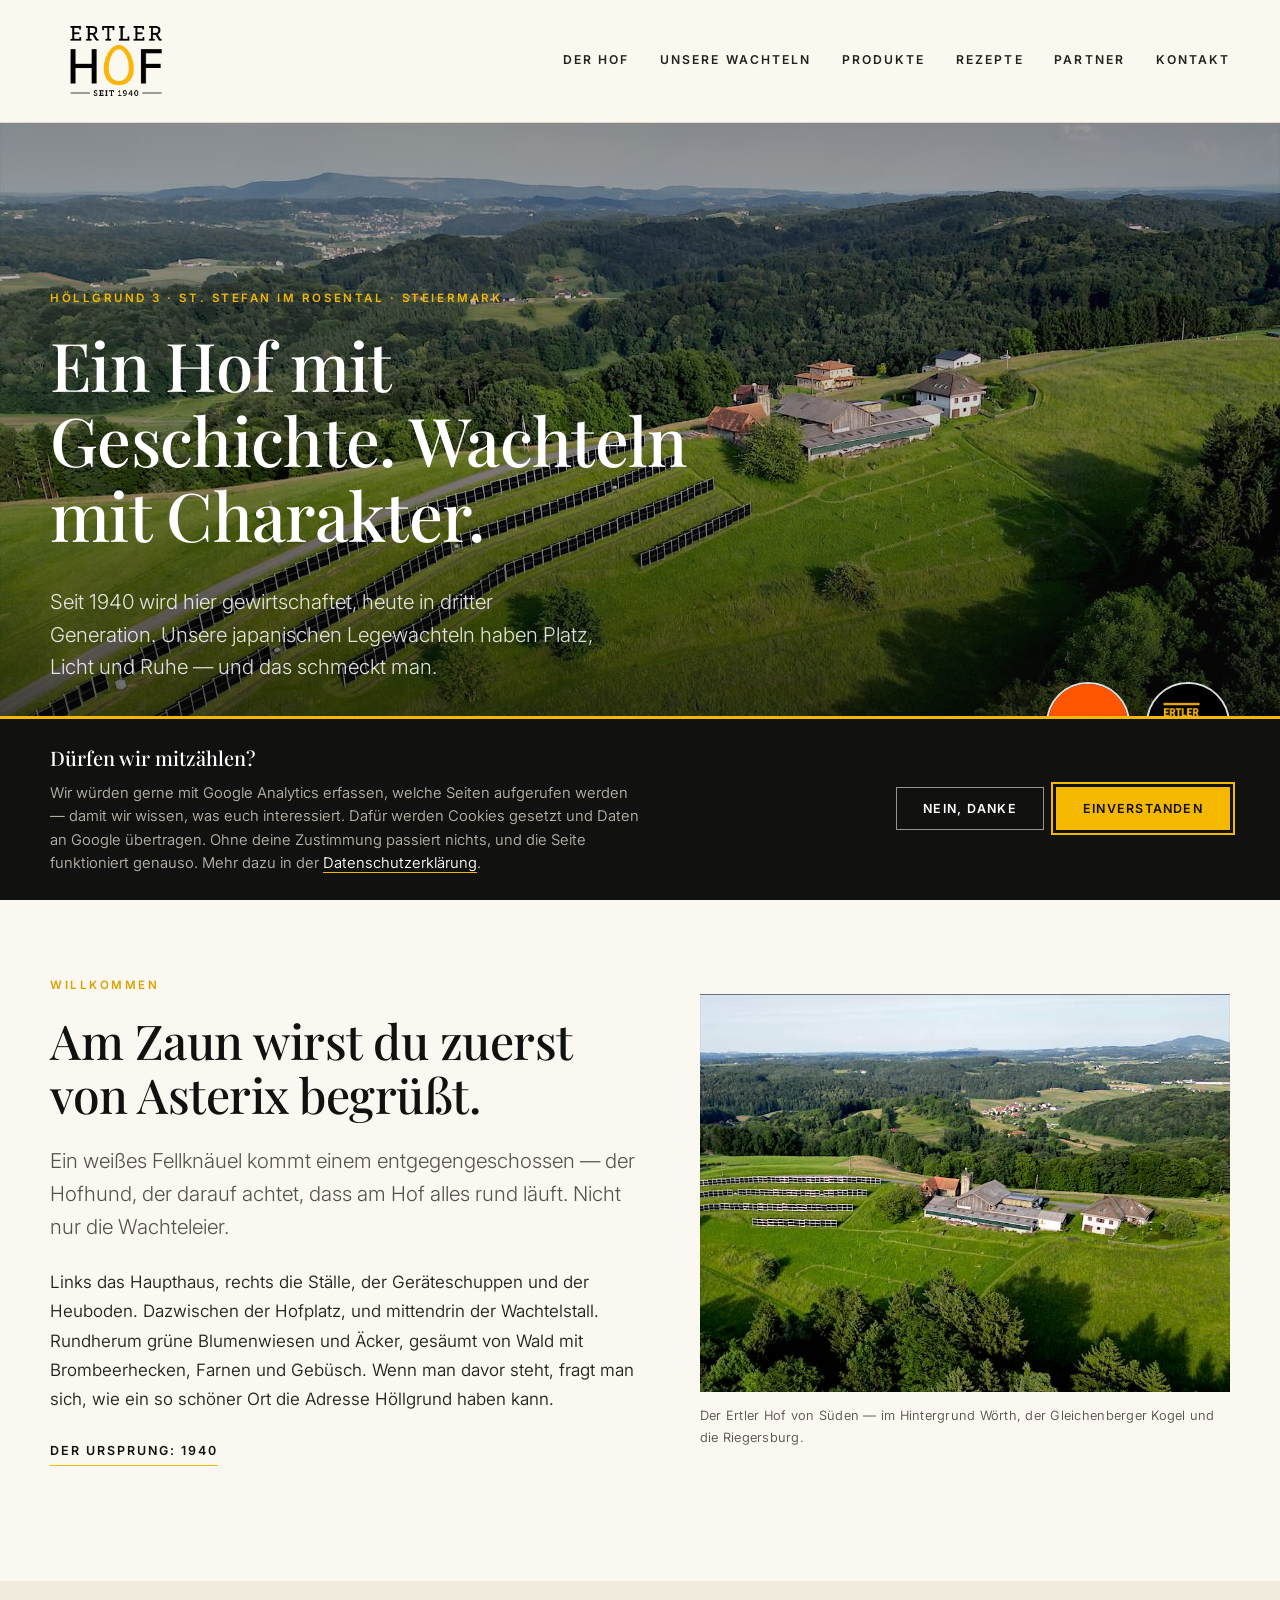
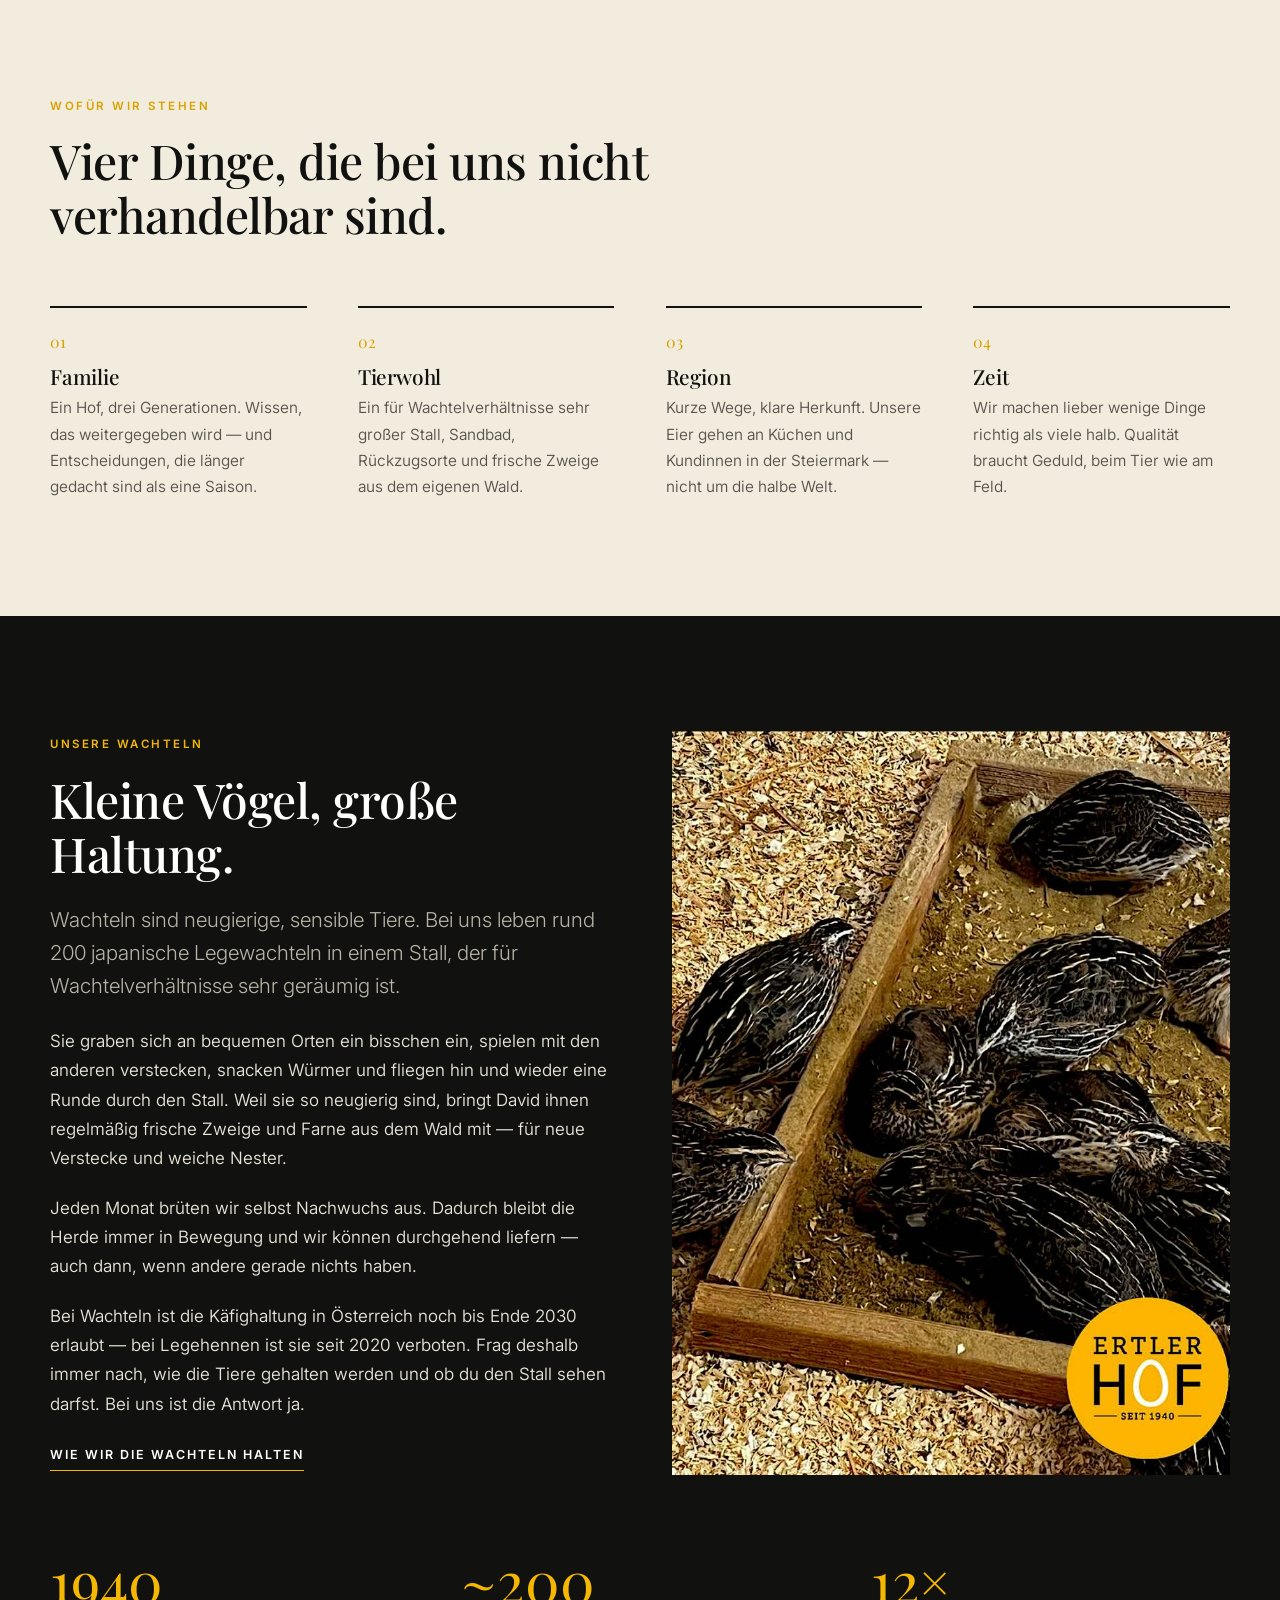
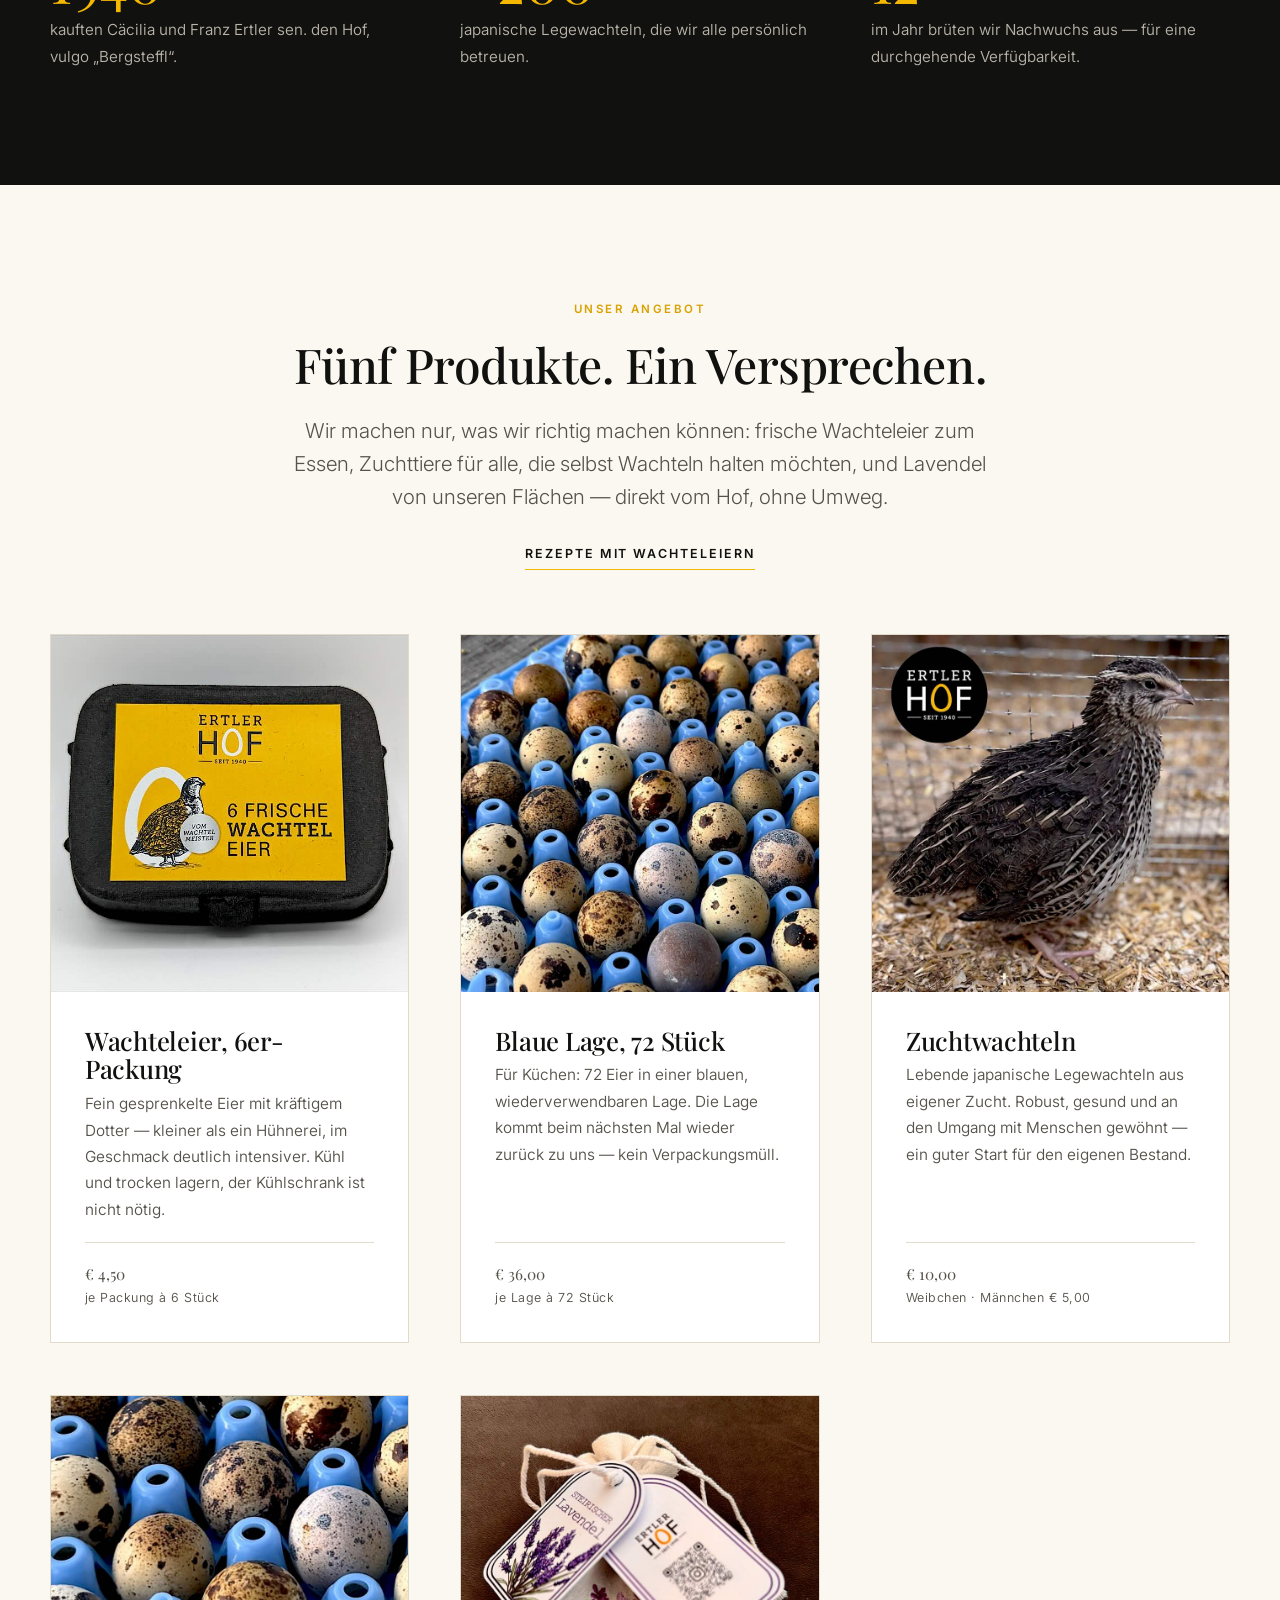
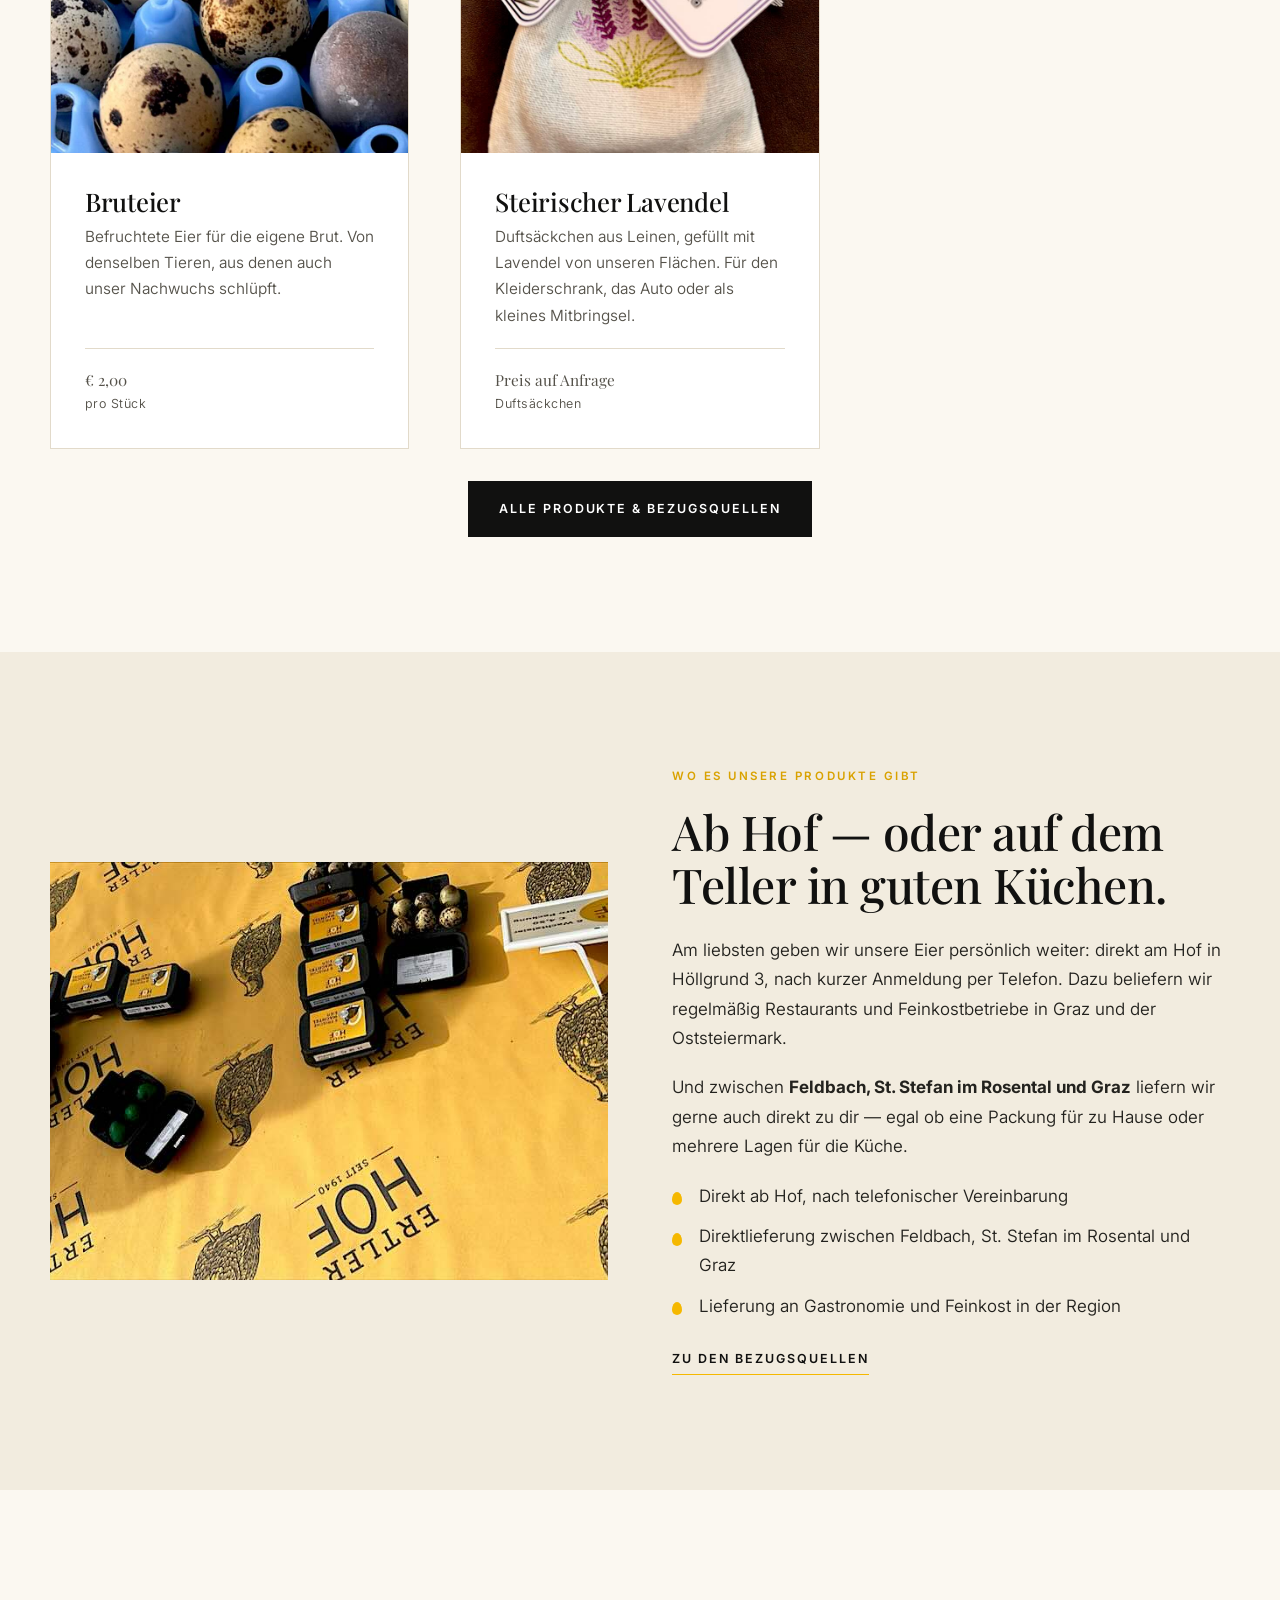
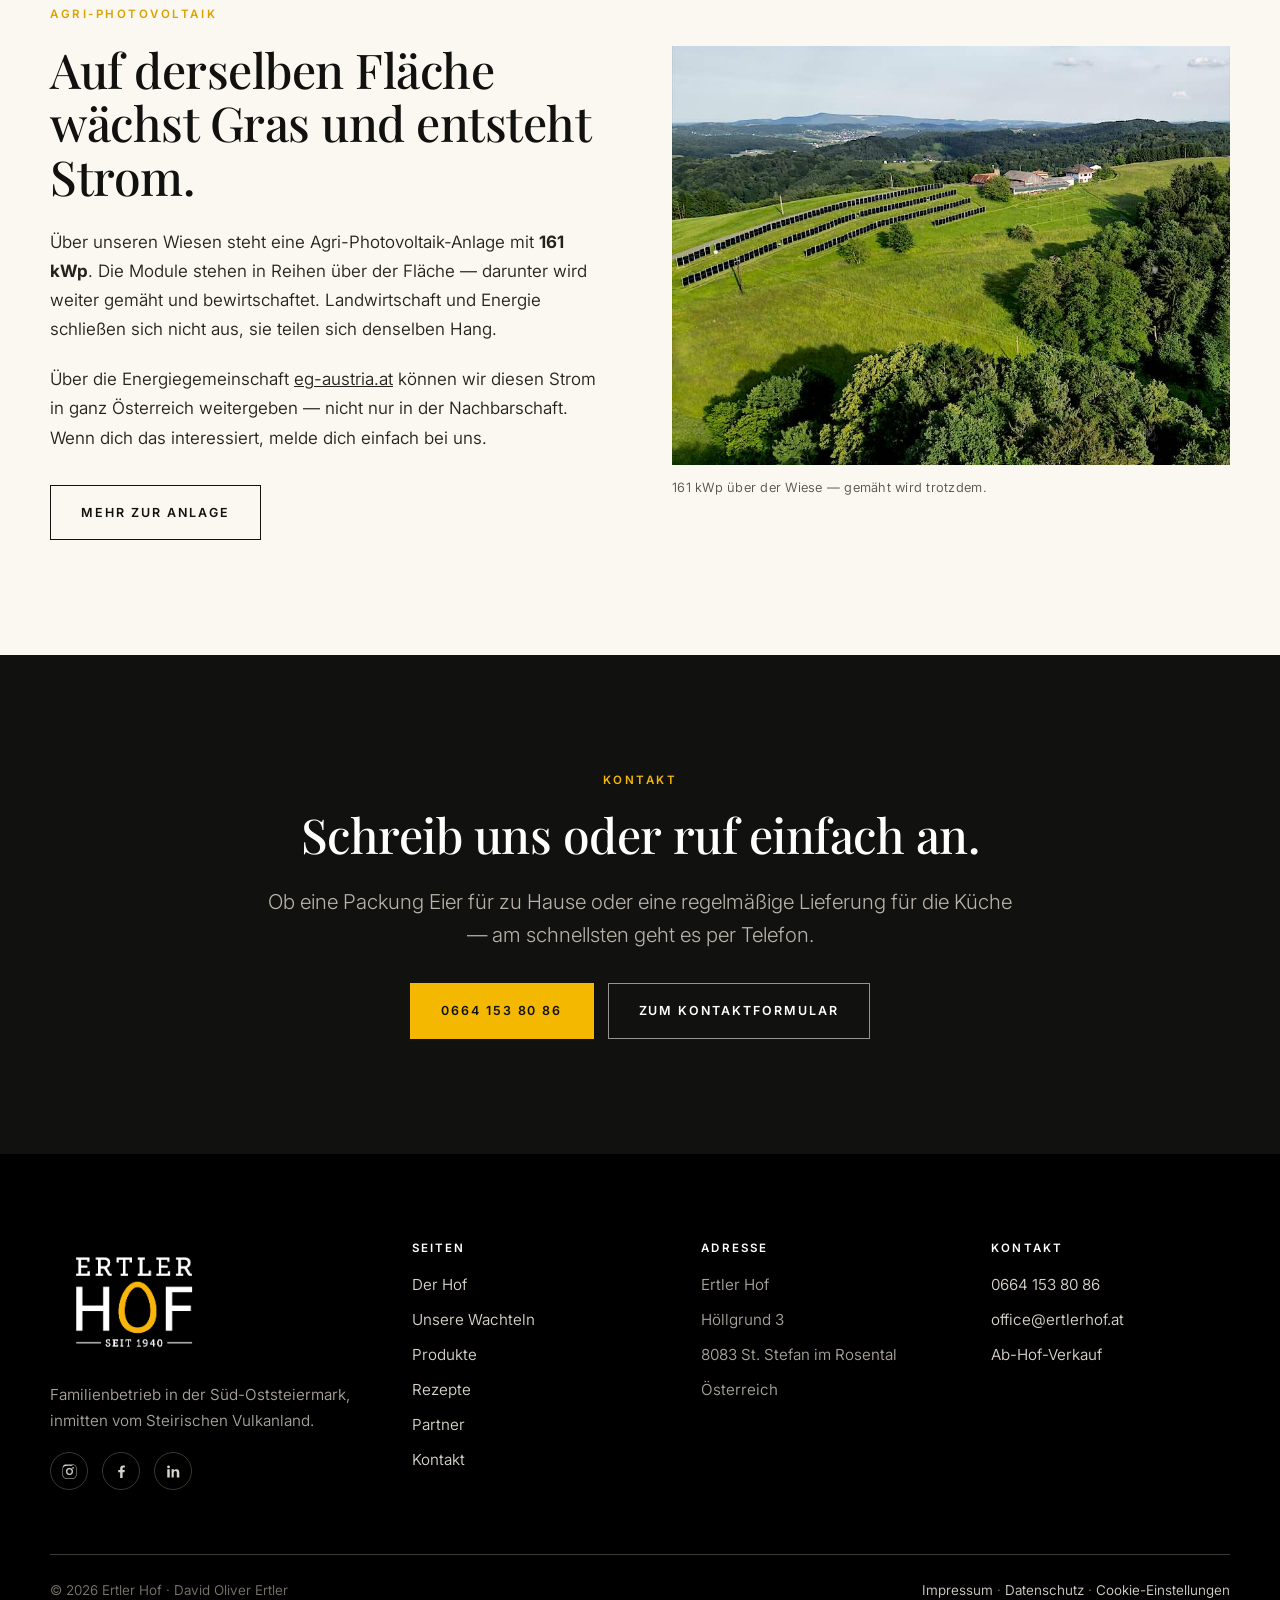
==== commit 2ccbba71: "Wachtelstall gezeigt, zwei Bilder aus besseren Quellen - Neue Sektion "Im Wachtelstall" auf wachteln" ====
--- a/index.html
+++ b/index.html
@@ -189,7 +189,7 @@
         </div>
         <div class="split-img">
           <figure class="figure portrait">
-            <img src="assets/img/sandbad.jpg" alt="Wachteln beim Sandbad im Stall des Ertler Hofs" loading="lazy" decoding="async" srcset="assets/img/sandbad-850.jpg 850w, assets/img/sandbad.jpg 1120w" sizes="(max-width: 900px) 100vw, 50vw">
+            <img src="assets/img/sandbad.jpg" alt="Wachteln beim Sandbad im Stall des Ertler Hofs" loading="lazy" decoding="async" srcset="assets/img/sandbad-850.jpg 850w, assets/img/sandbad.jpg 1080w" sizes="(max-width: 900px) 100vw, 50vw">
           </figure>
         </div>
       </div>
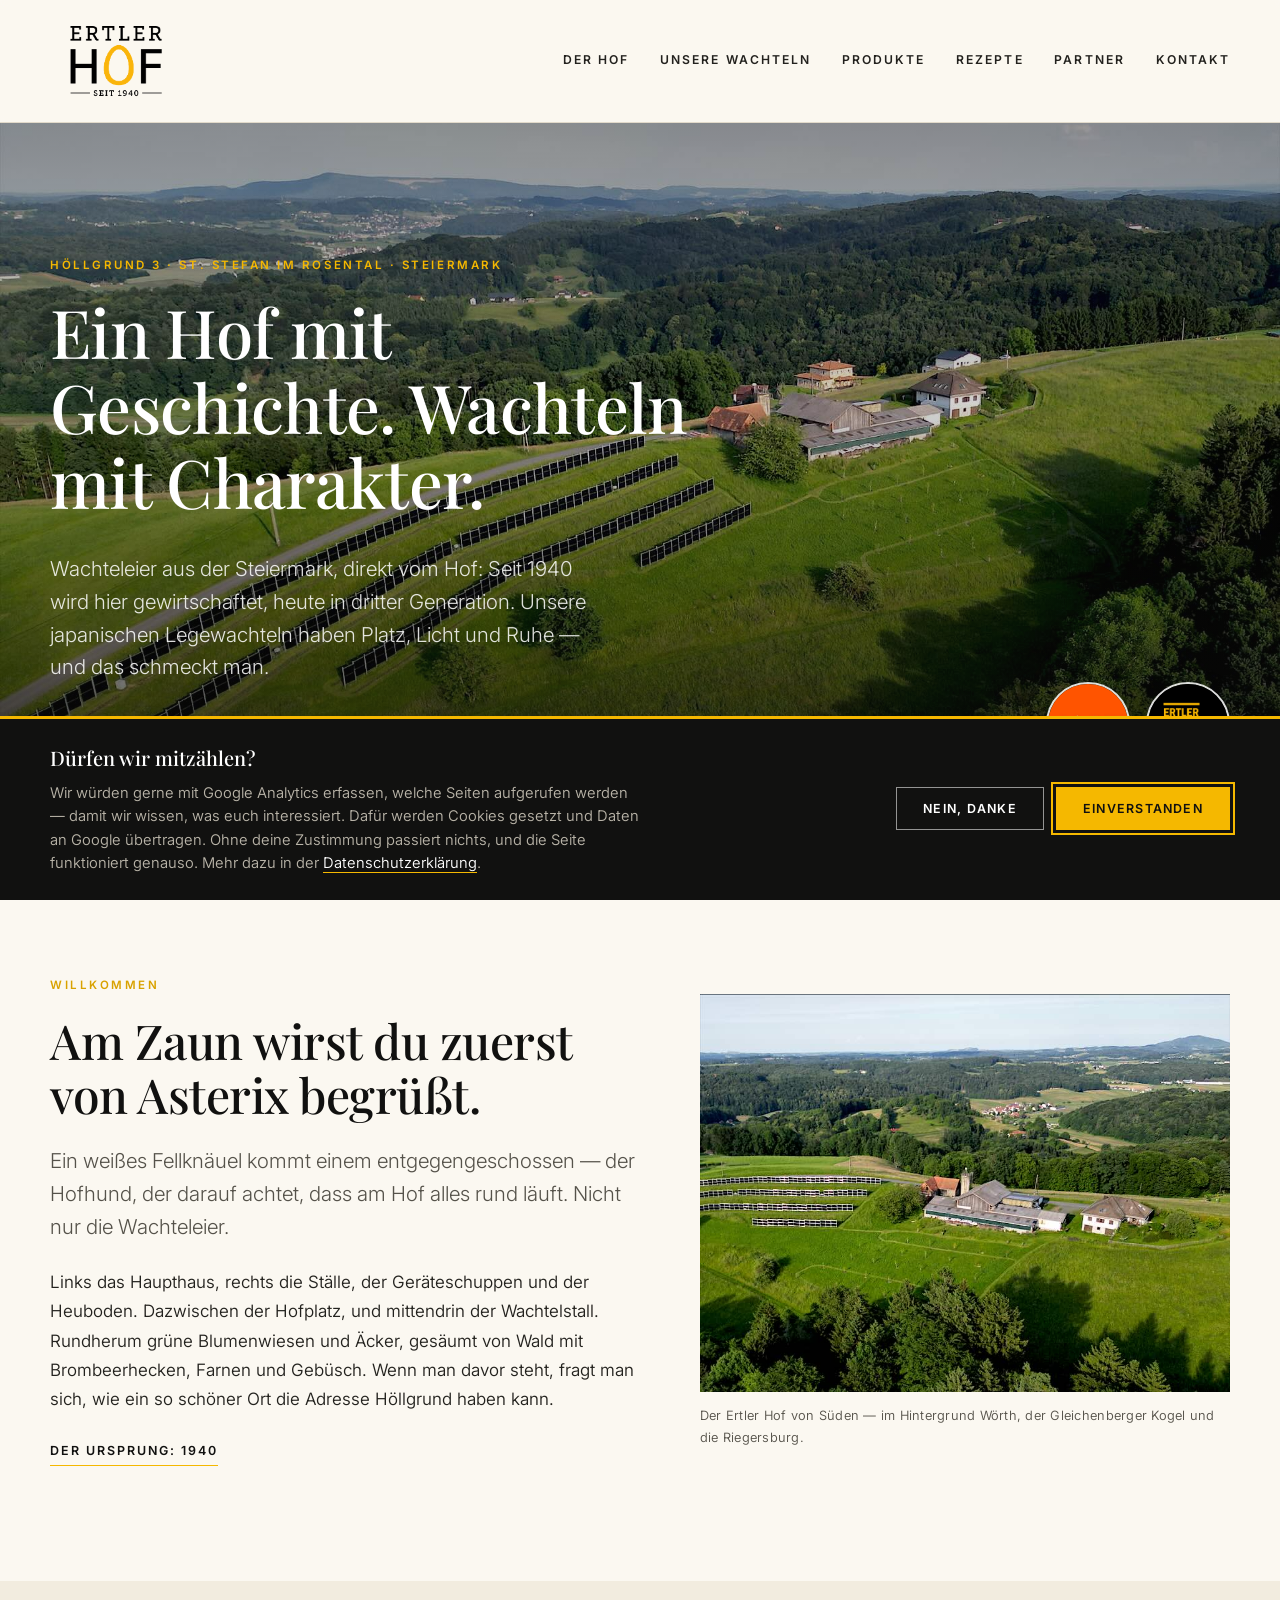
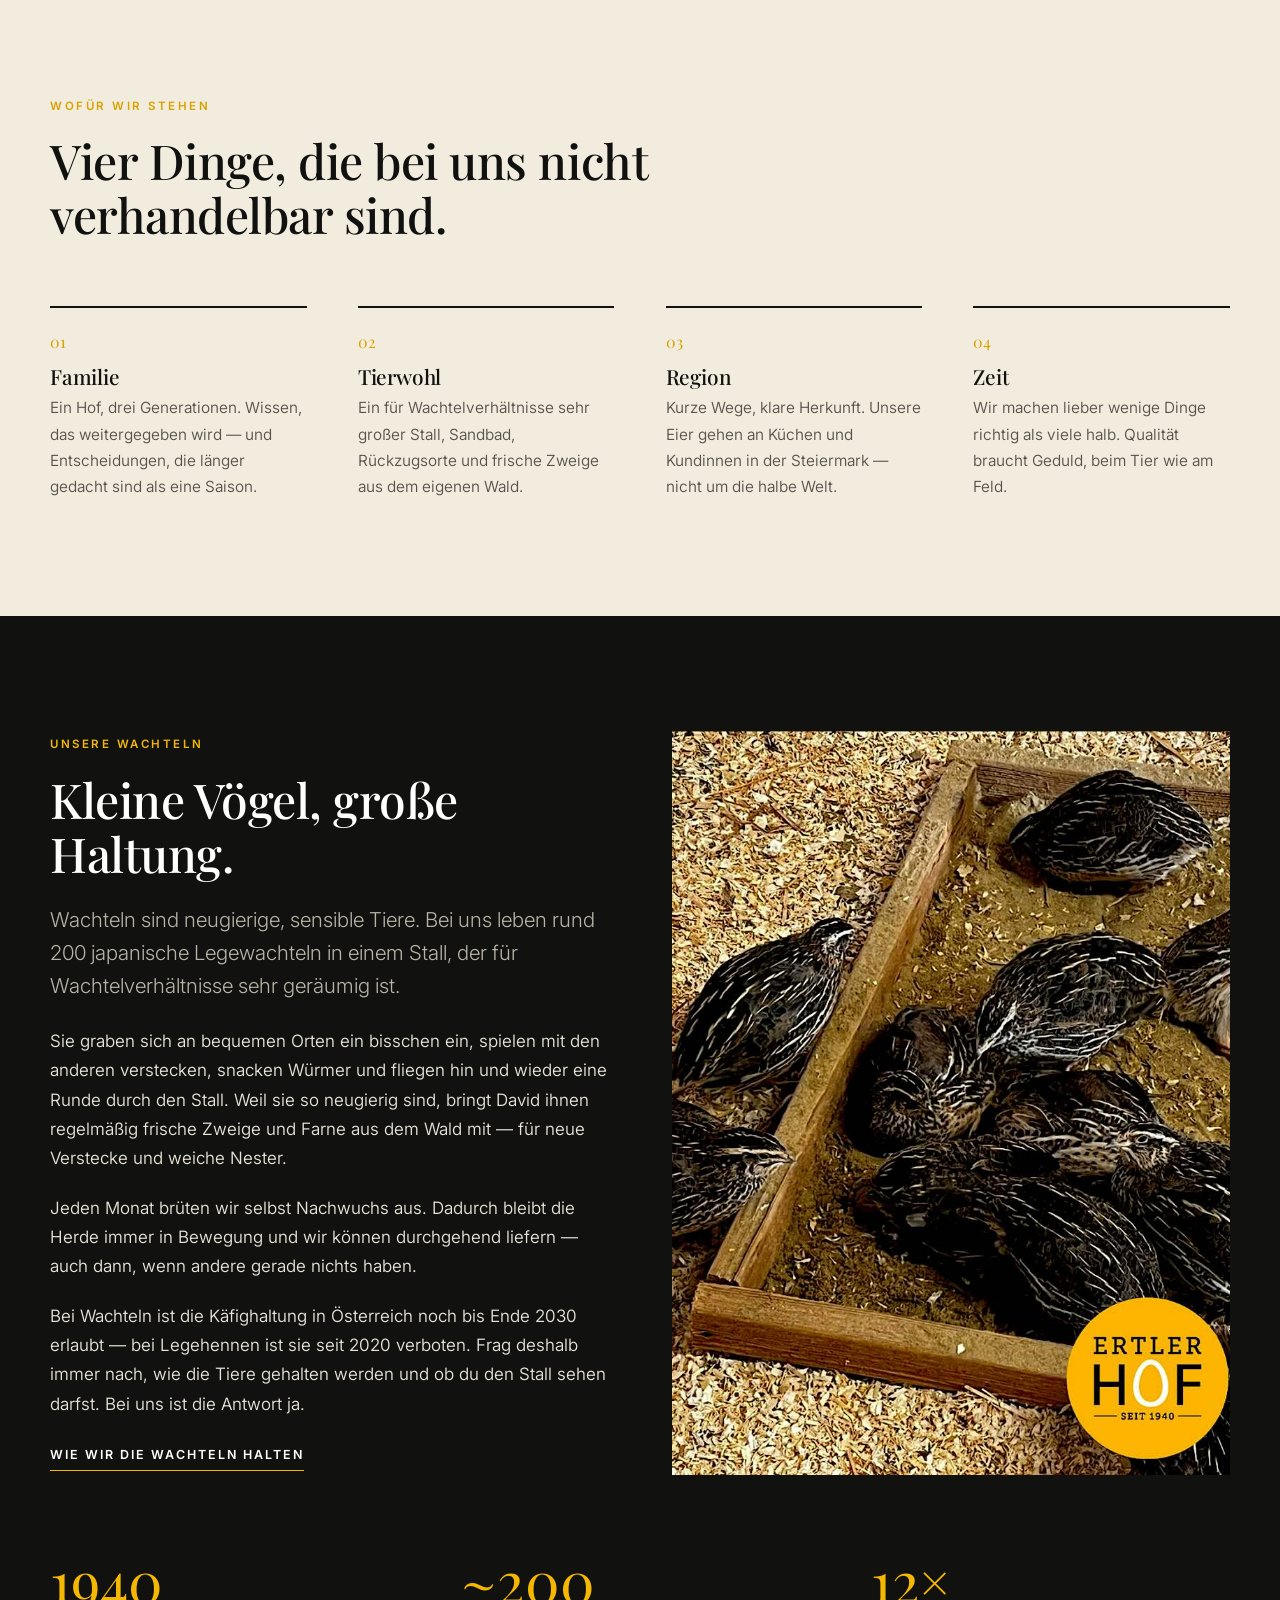
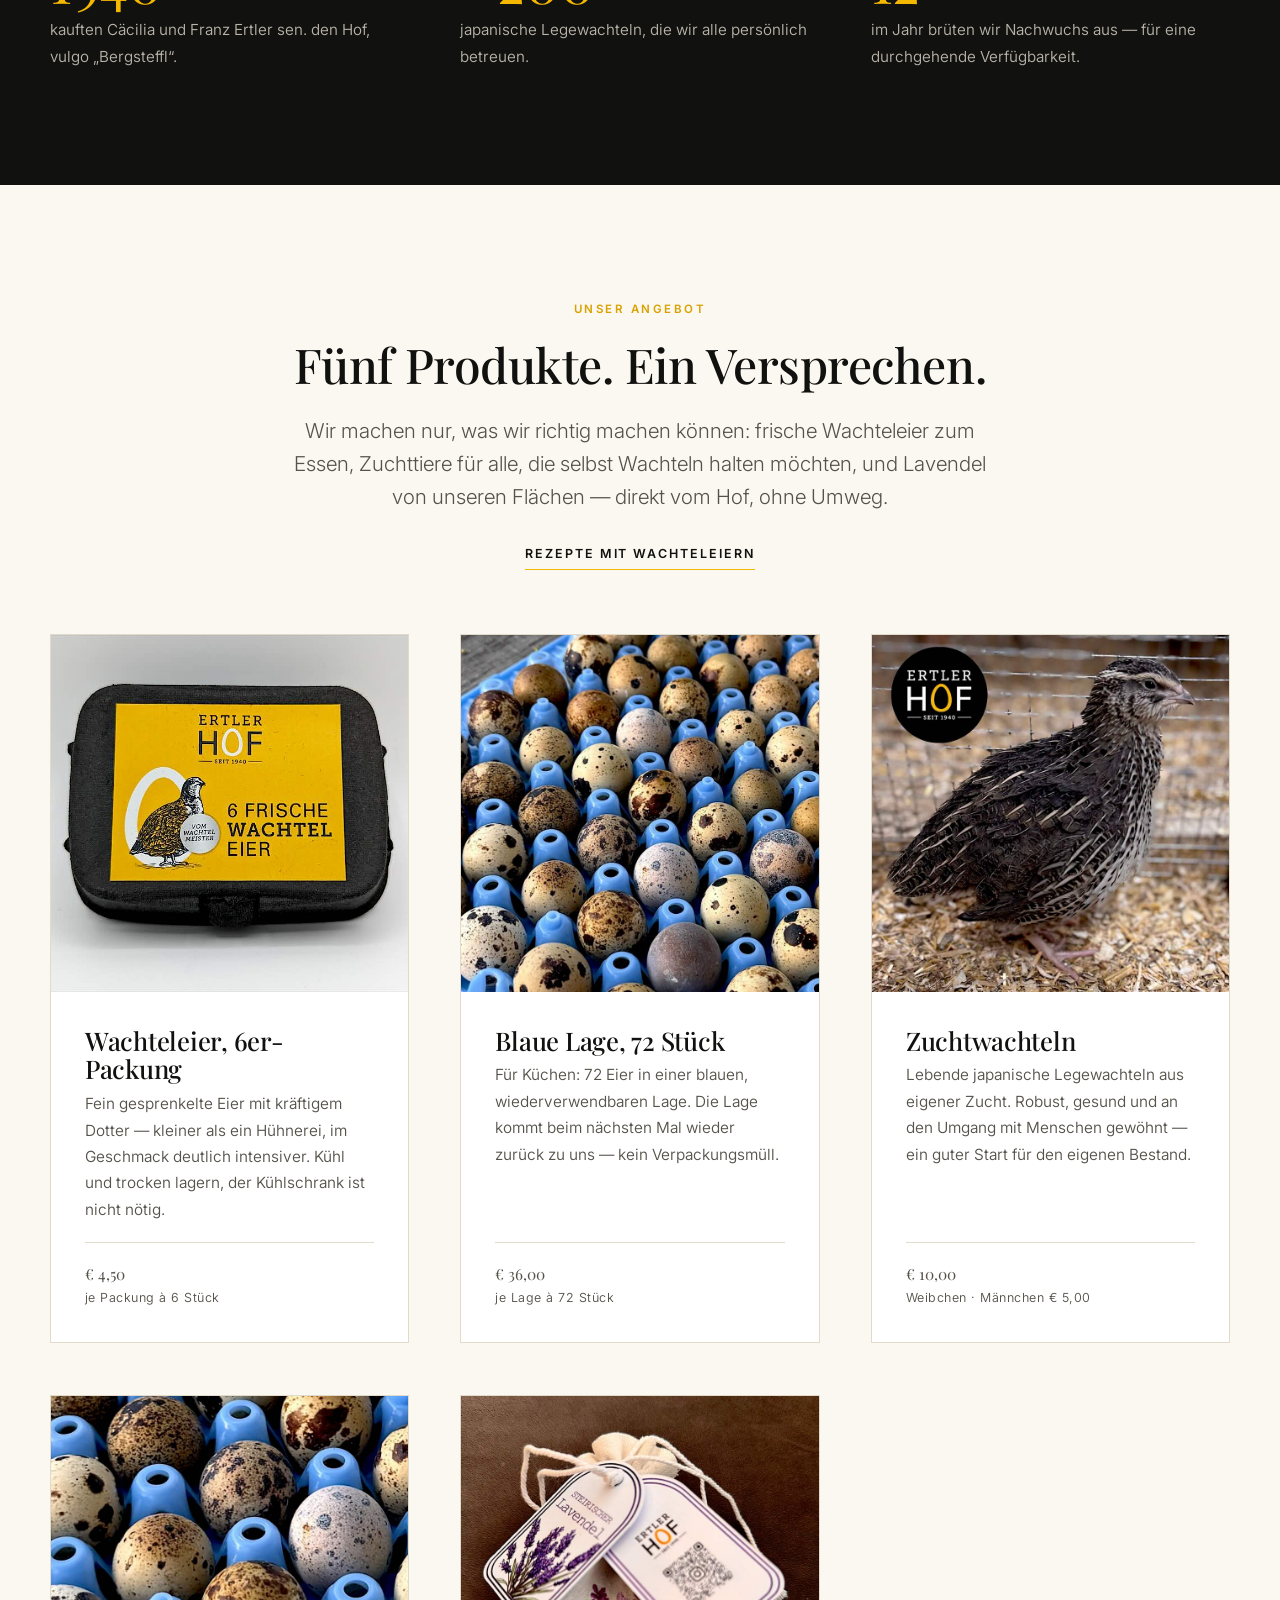
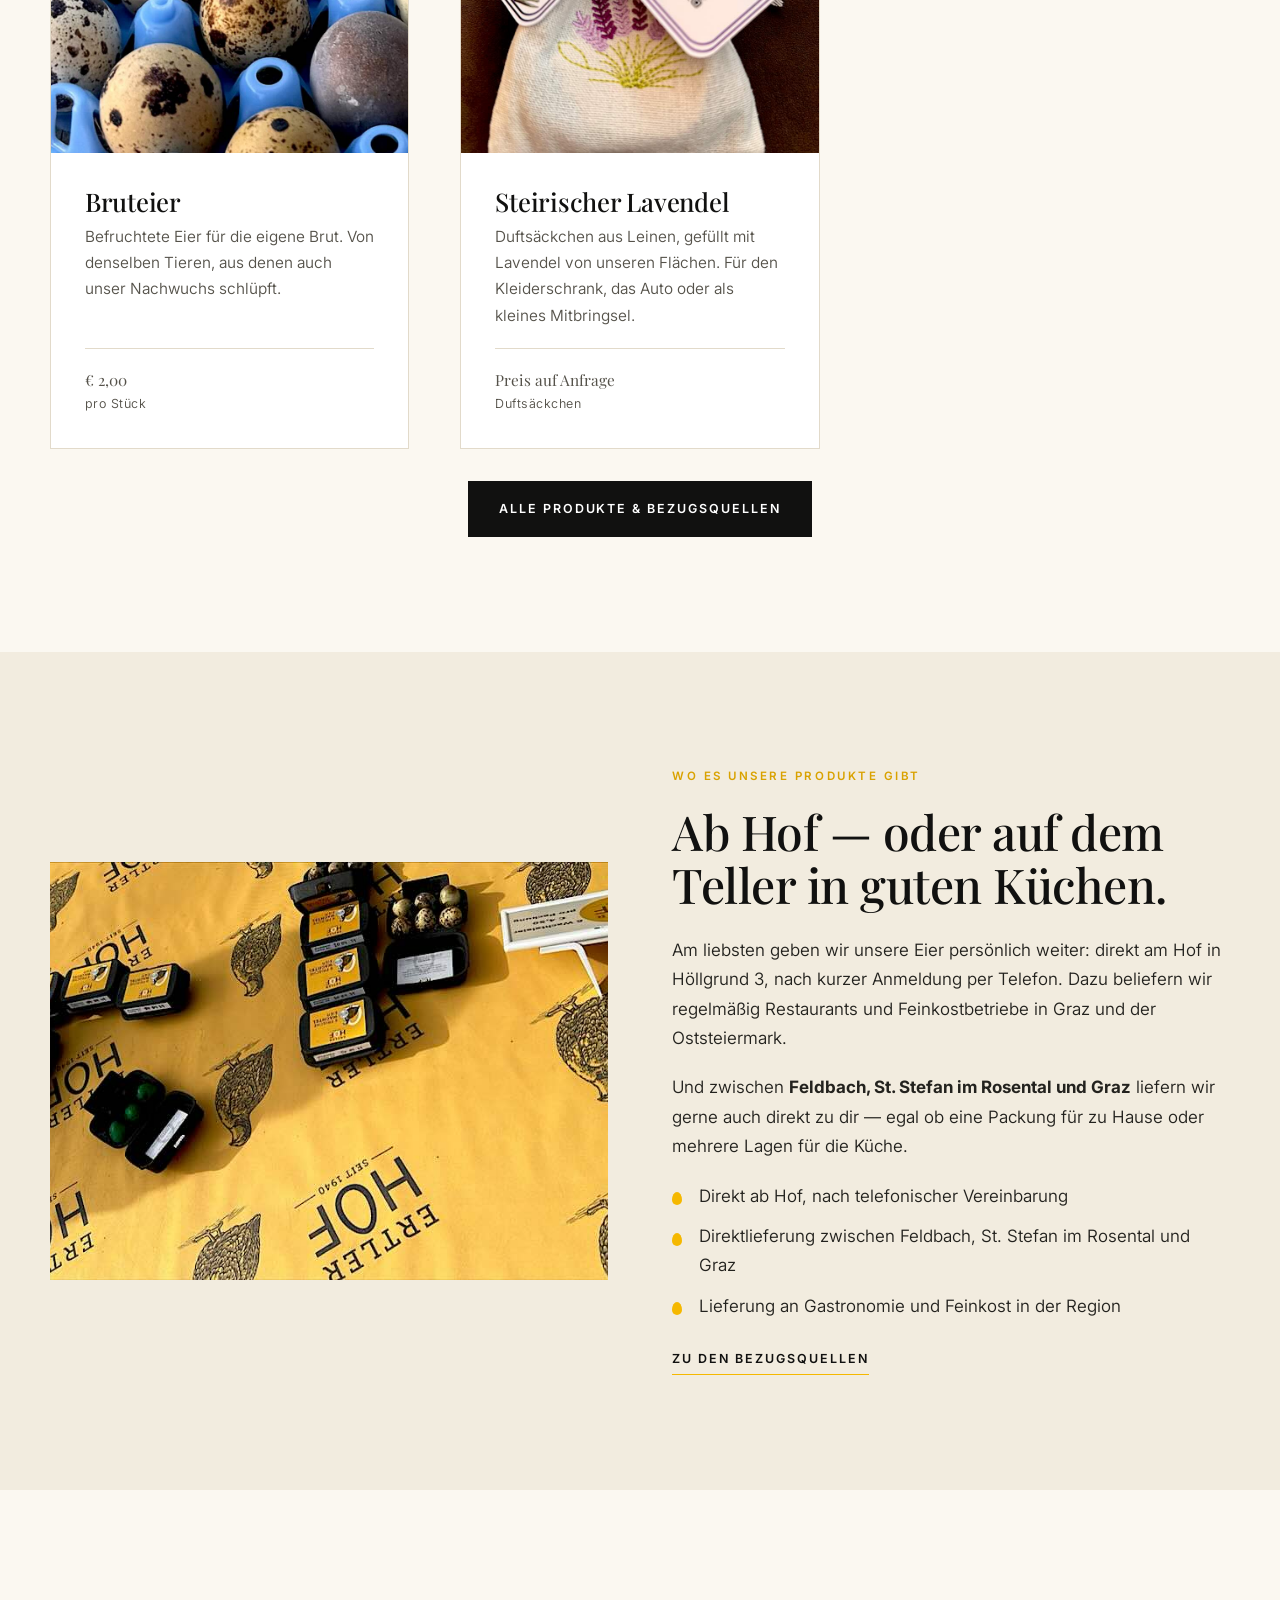
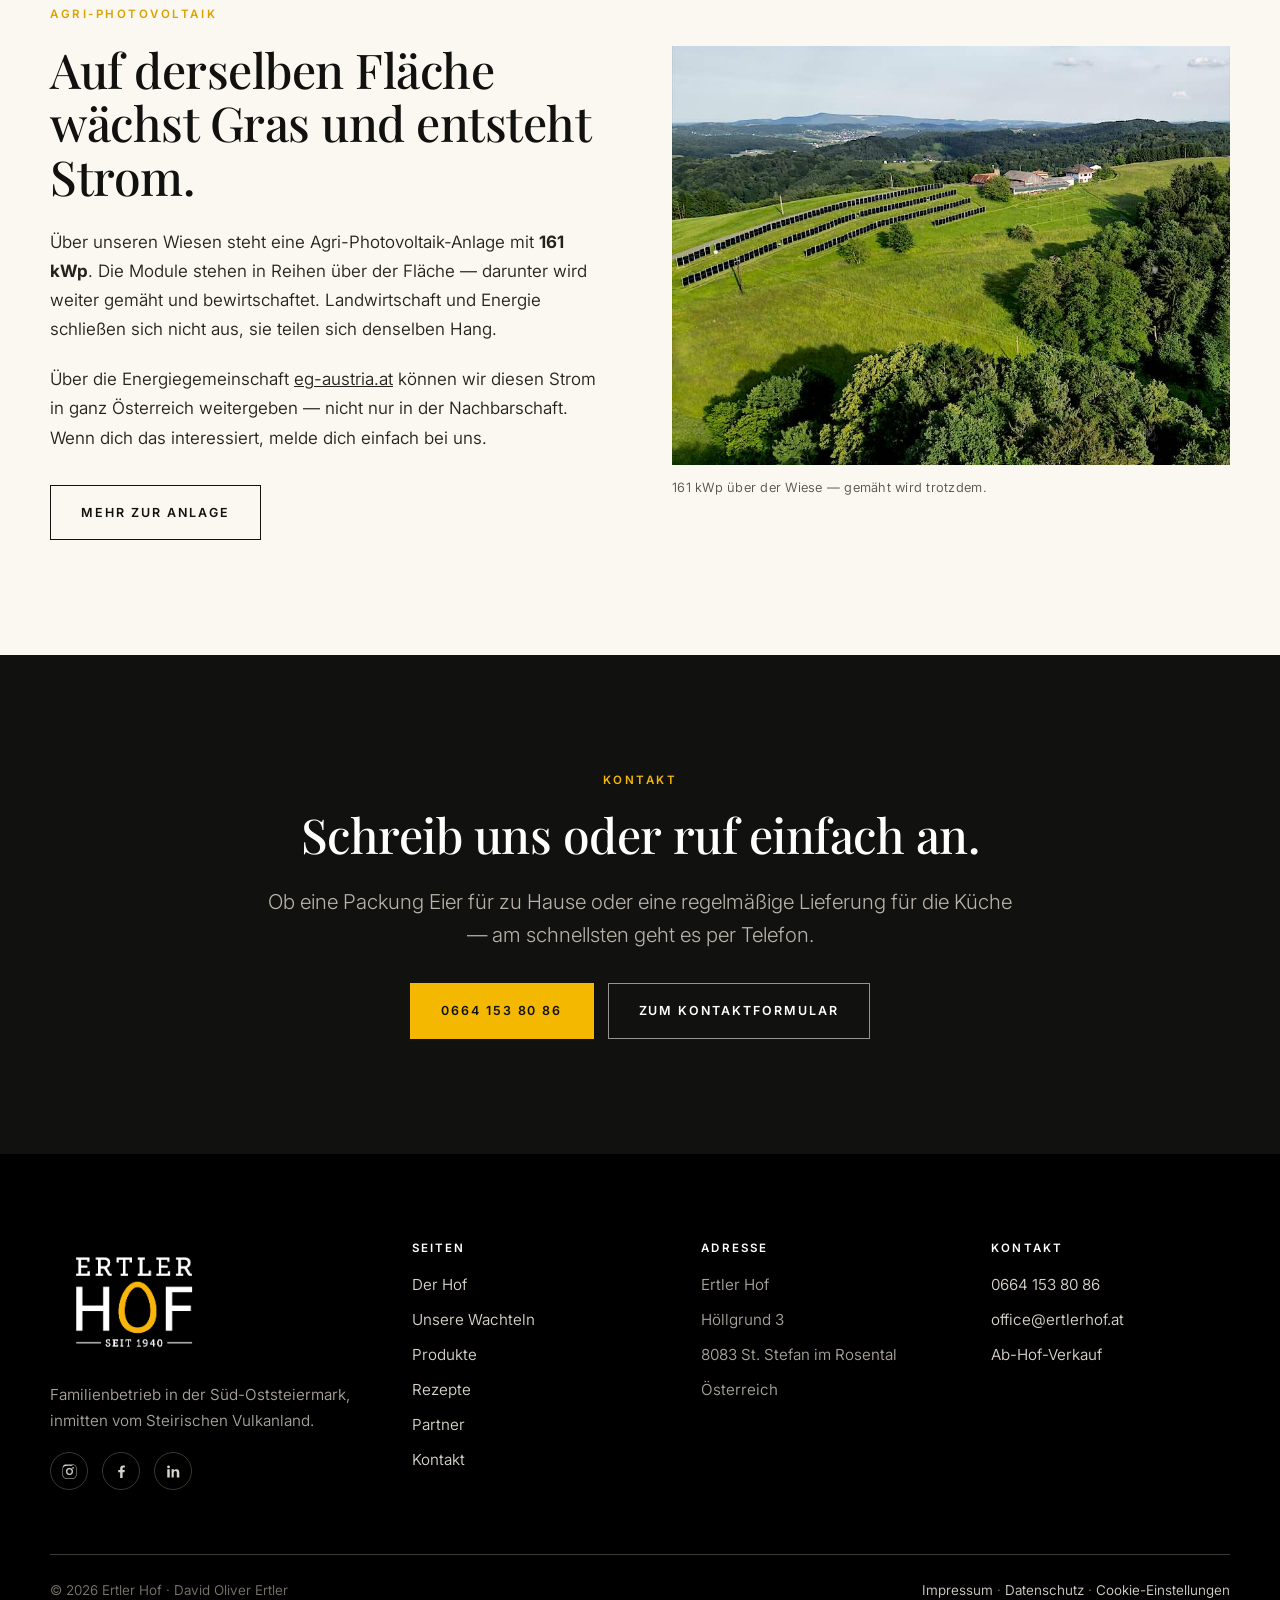
==== commit 9c32db7c: "Exakte Wortfolge „Wachteleier aus der Steiermark" ergänzt Beide Wörter standen oft, aber nie nebenei" ====
--- a/index.html
+++ b/index.html
@@ -87,8 +87,9 @@
     <div class="wrap">
       <span class="eyebrow">Höllgrund 3 · St. Stefan im Rosental · Steiermark</span>
       <h1>Ein Hof mit Geschichte. Wachteln mit Charakter.</h1>
-      <p class="lead">Seit 1940 wird hier gewirtschaftet, heute in dritter Generation. Unsere
-        japanischen Legewachteln haben Platz, Licht und Ruhe — und das schmeckt man.</p>
+      <p class="lead">Wachteleier aus der Steiermark, direkt vom Hof: Seit 1940 wird hier
+        gewirtschaftet, heute in dritter Generation. Unsere japanischen Legewachteln haben Platz,
+        Licht und Ruhe — und das schmeckt man.</p>
       <div class="btn-row">
         <a class="btn btn-yellow" href="produkte.html">Unsere Produkte</a>
         <a class="btn btn-ghost" href="hof.html">Den Hof kennenlernen</a>
